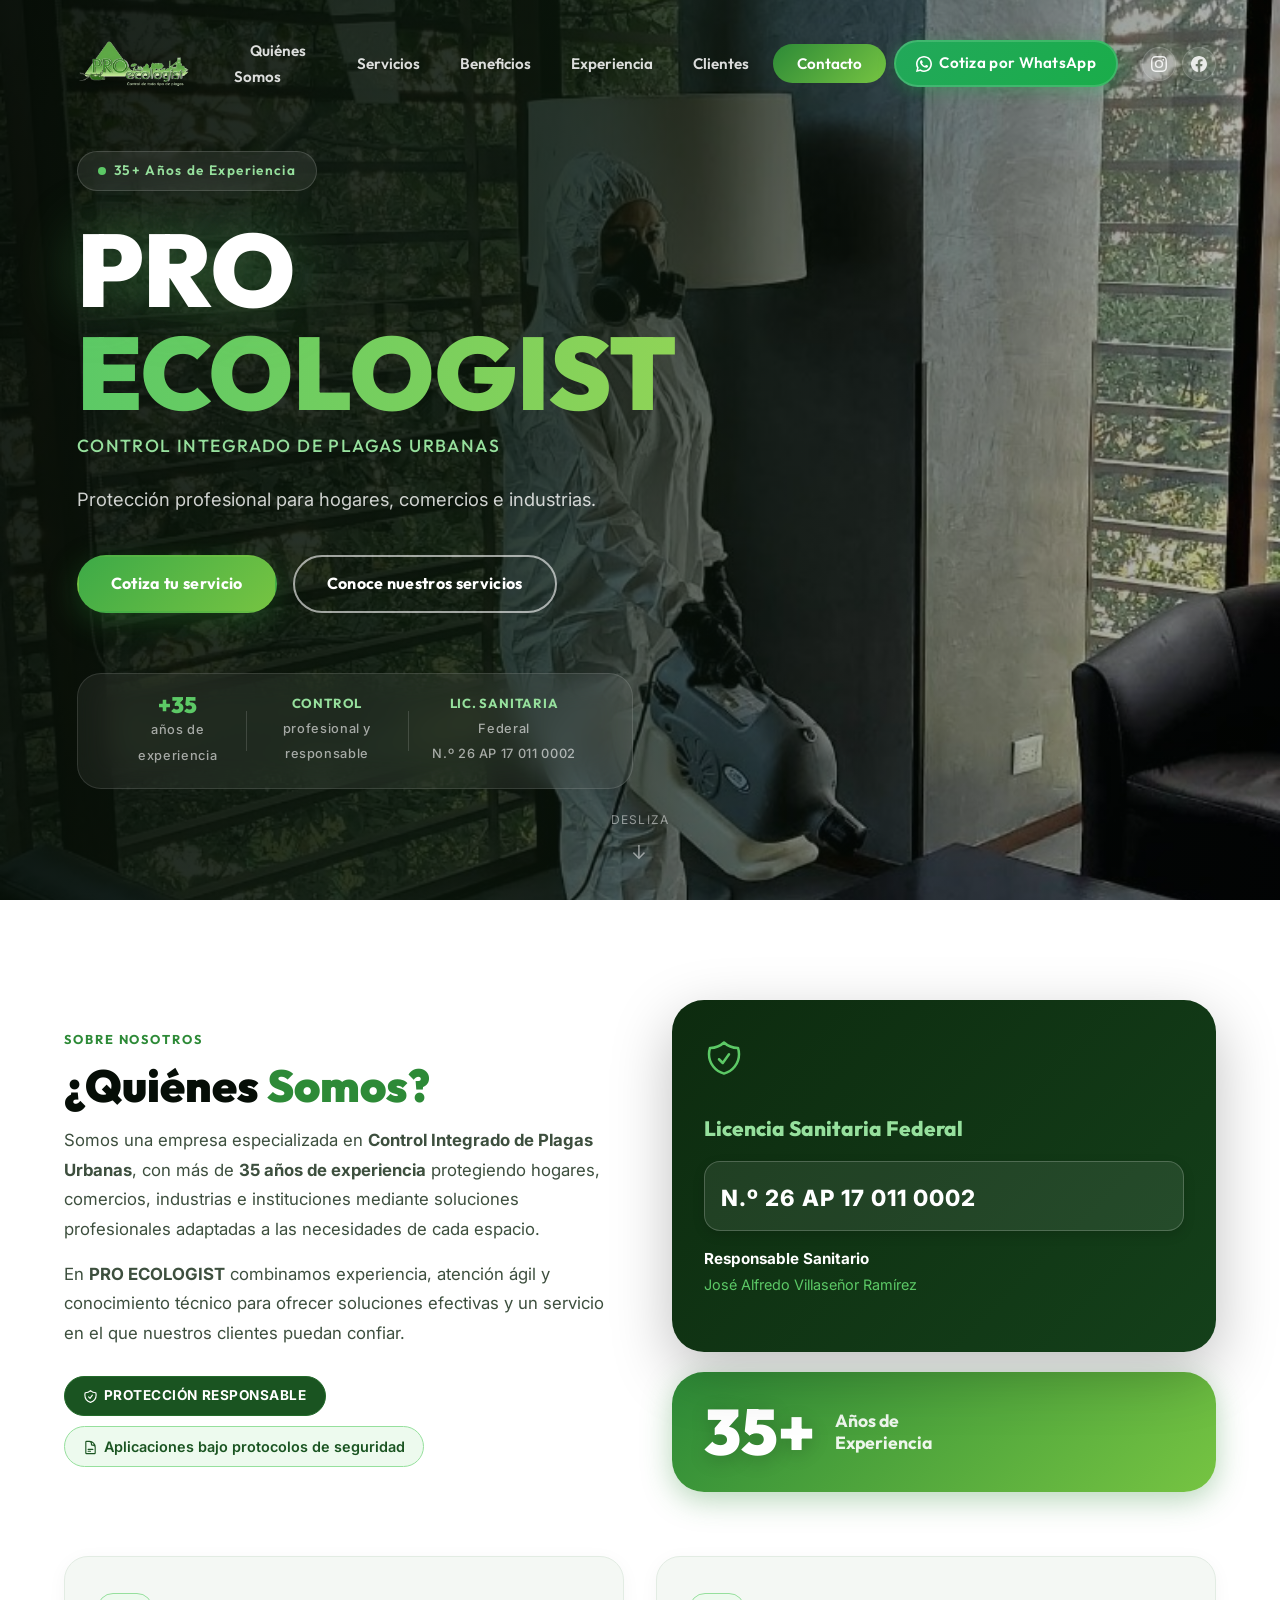
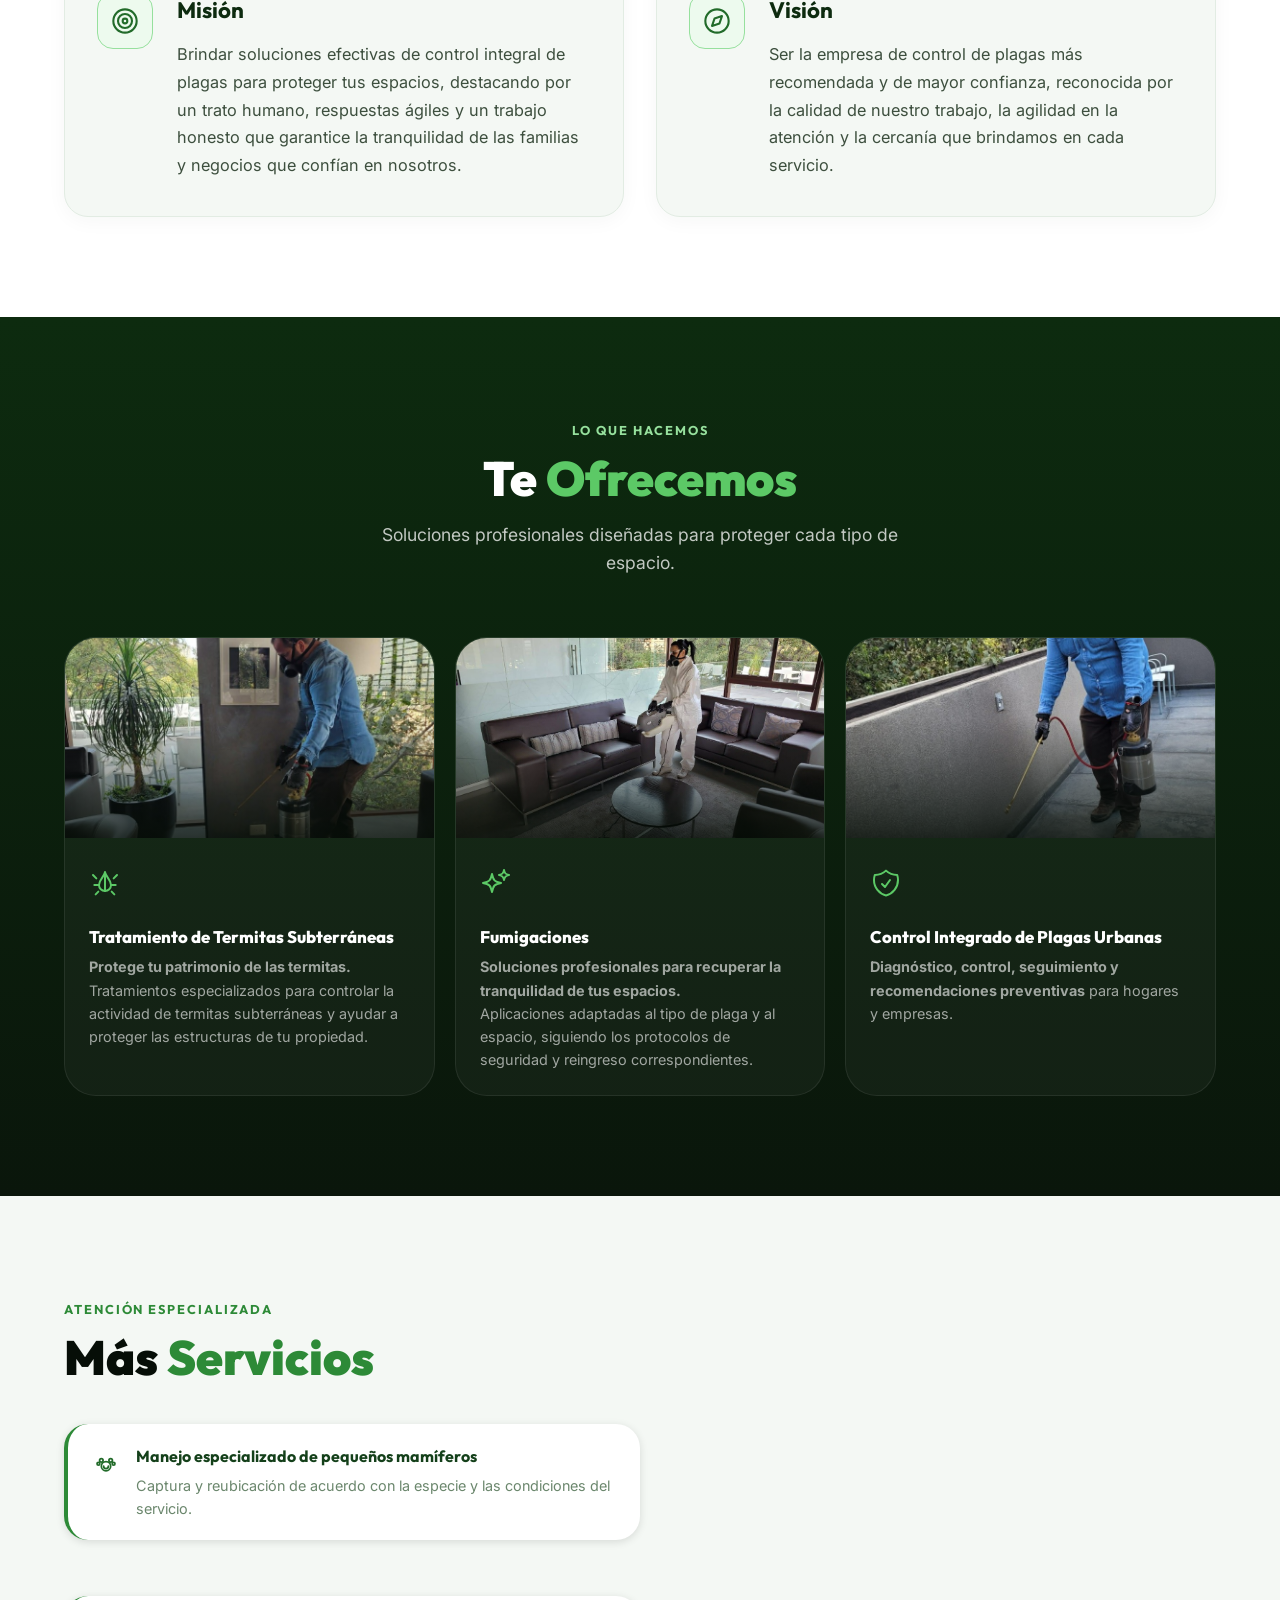
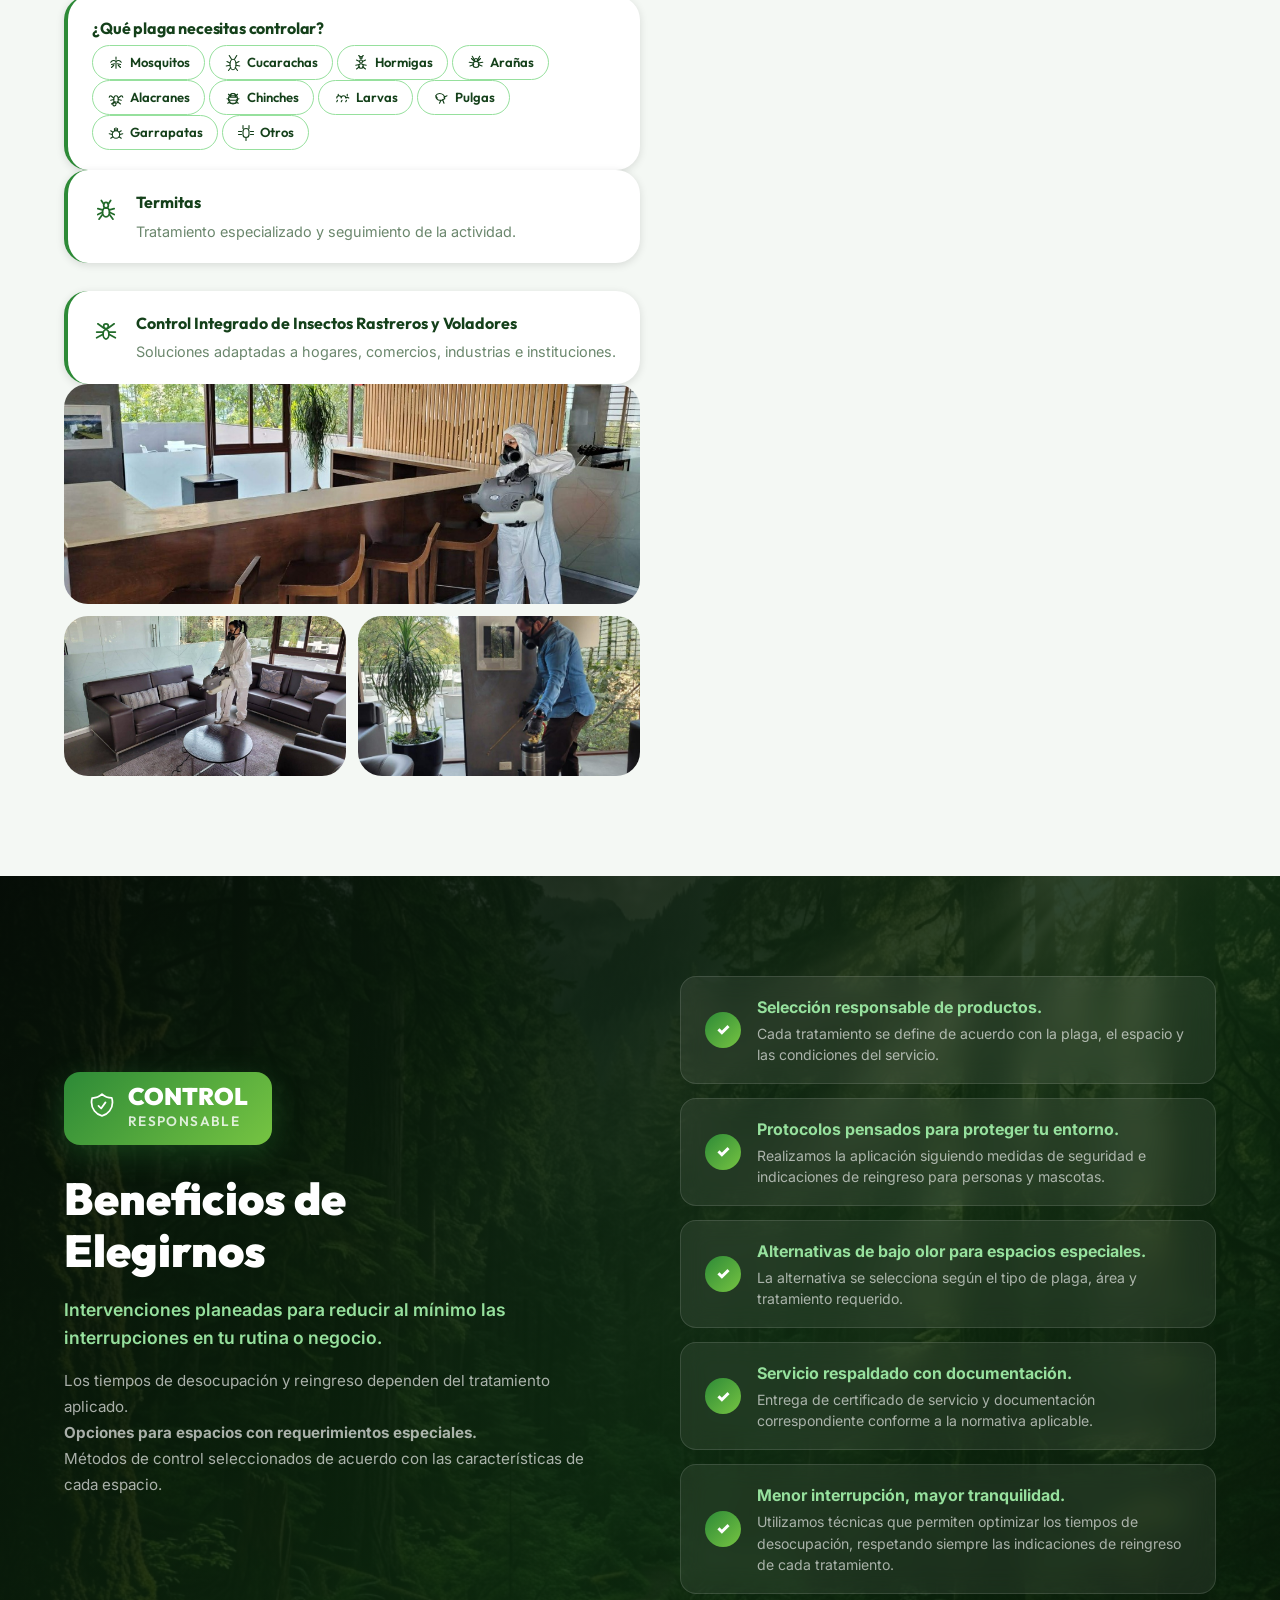
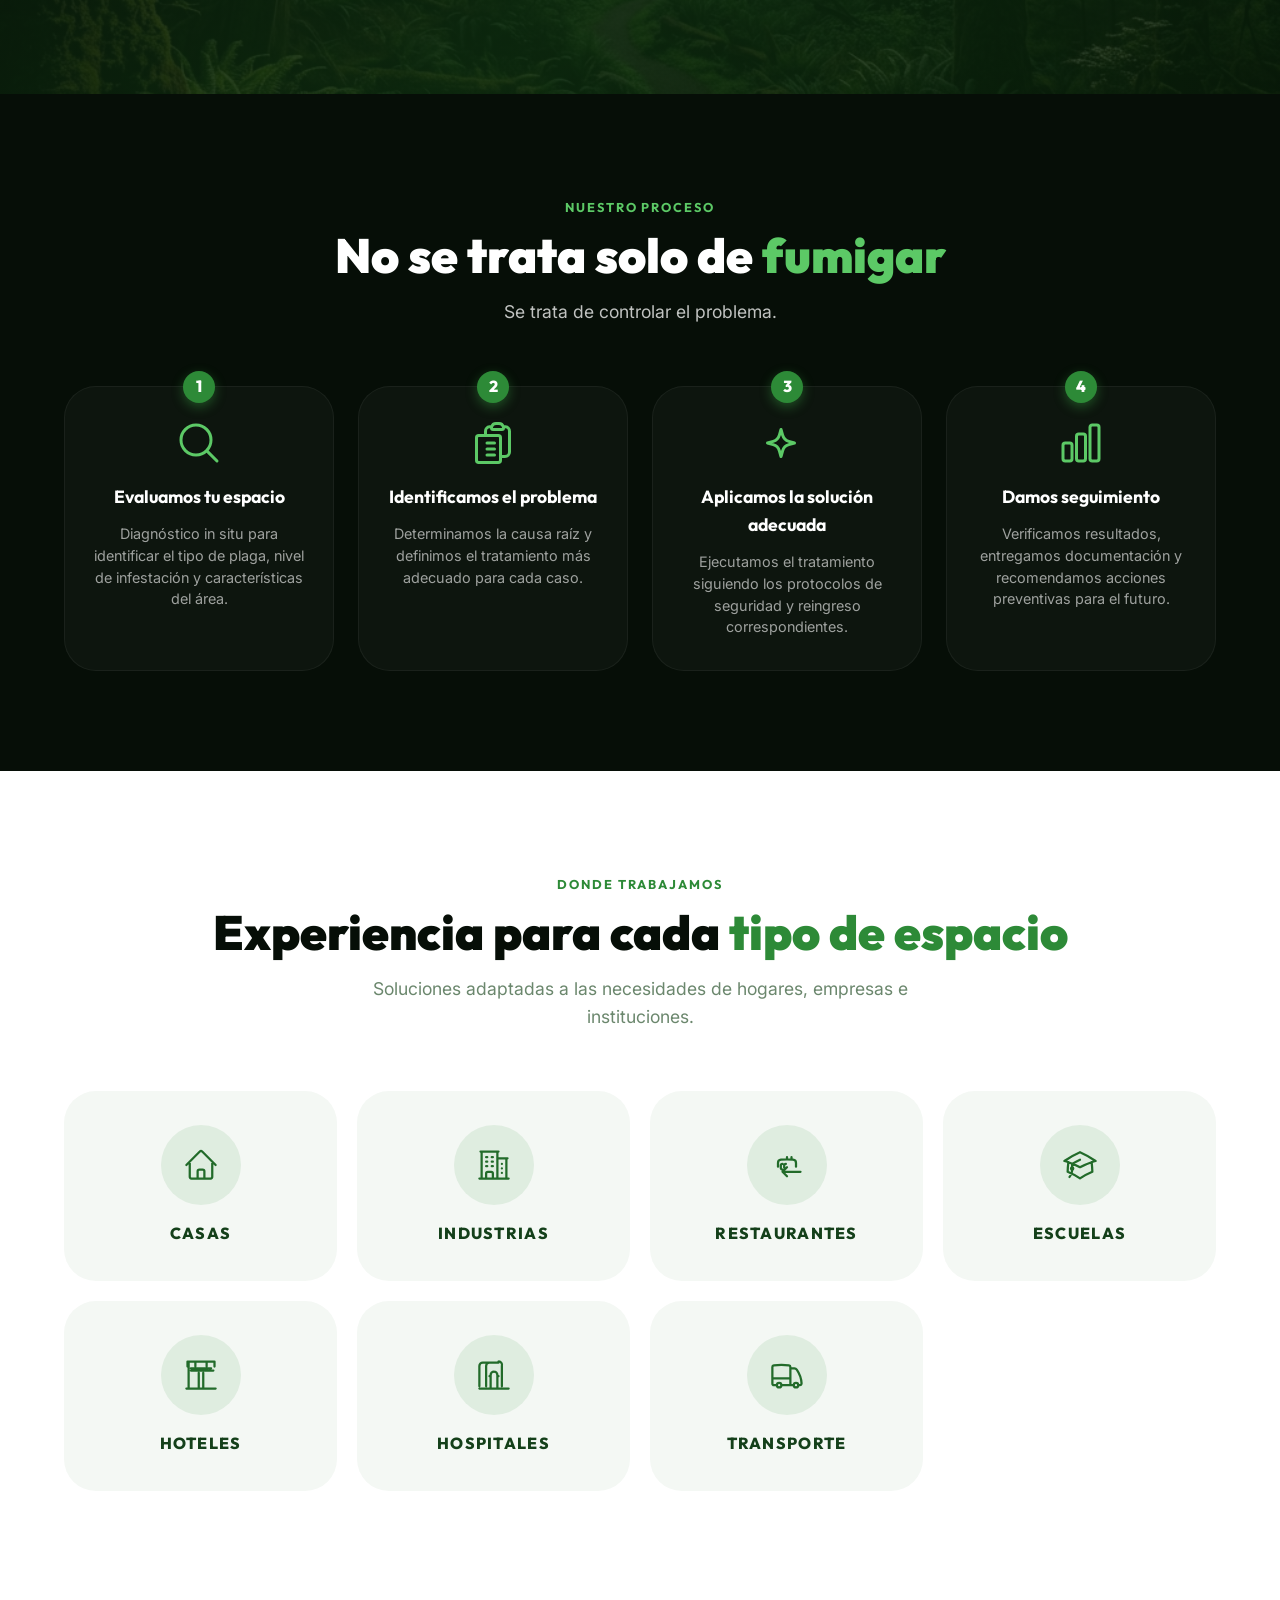
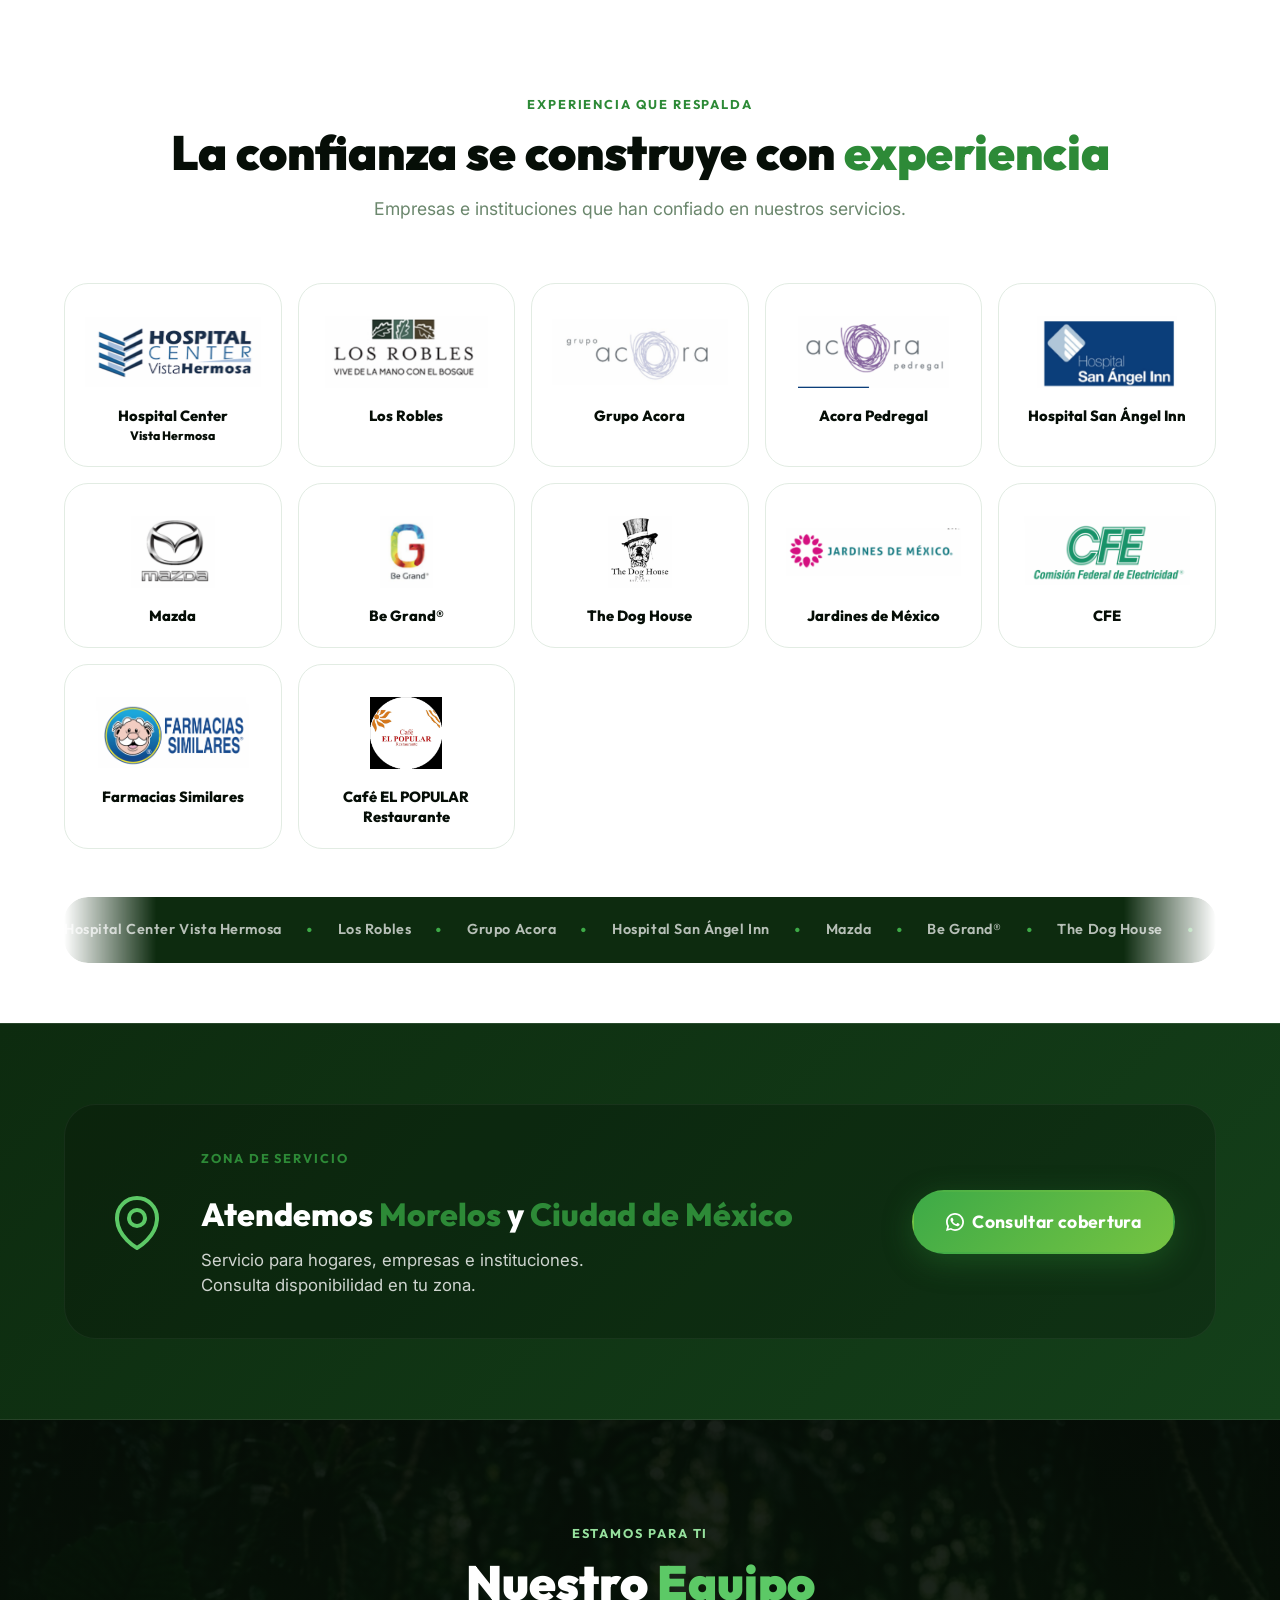
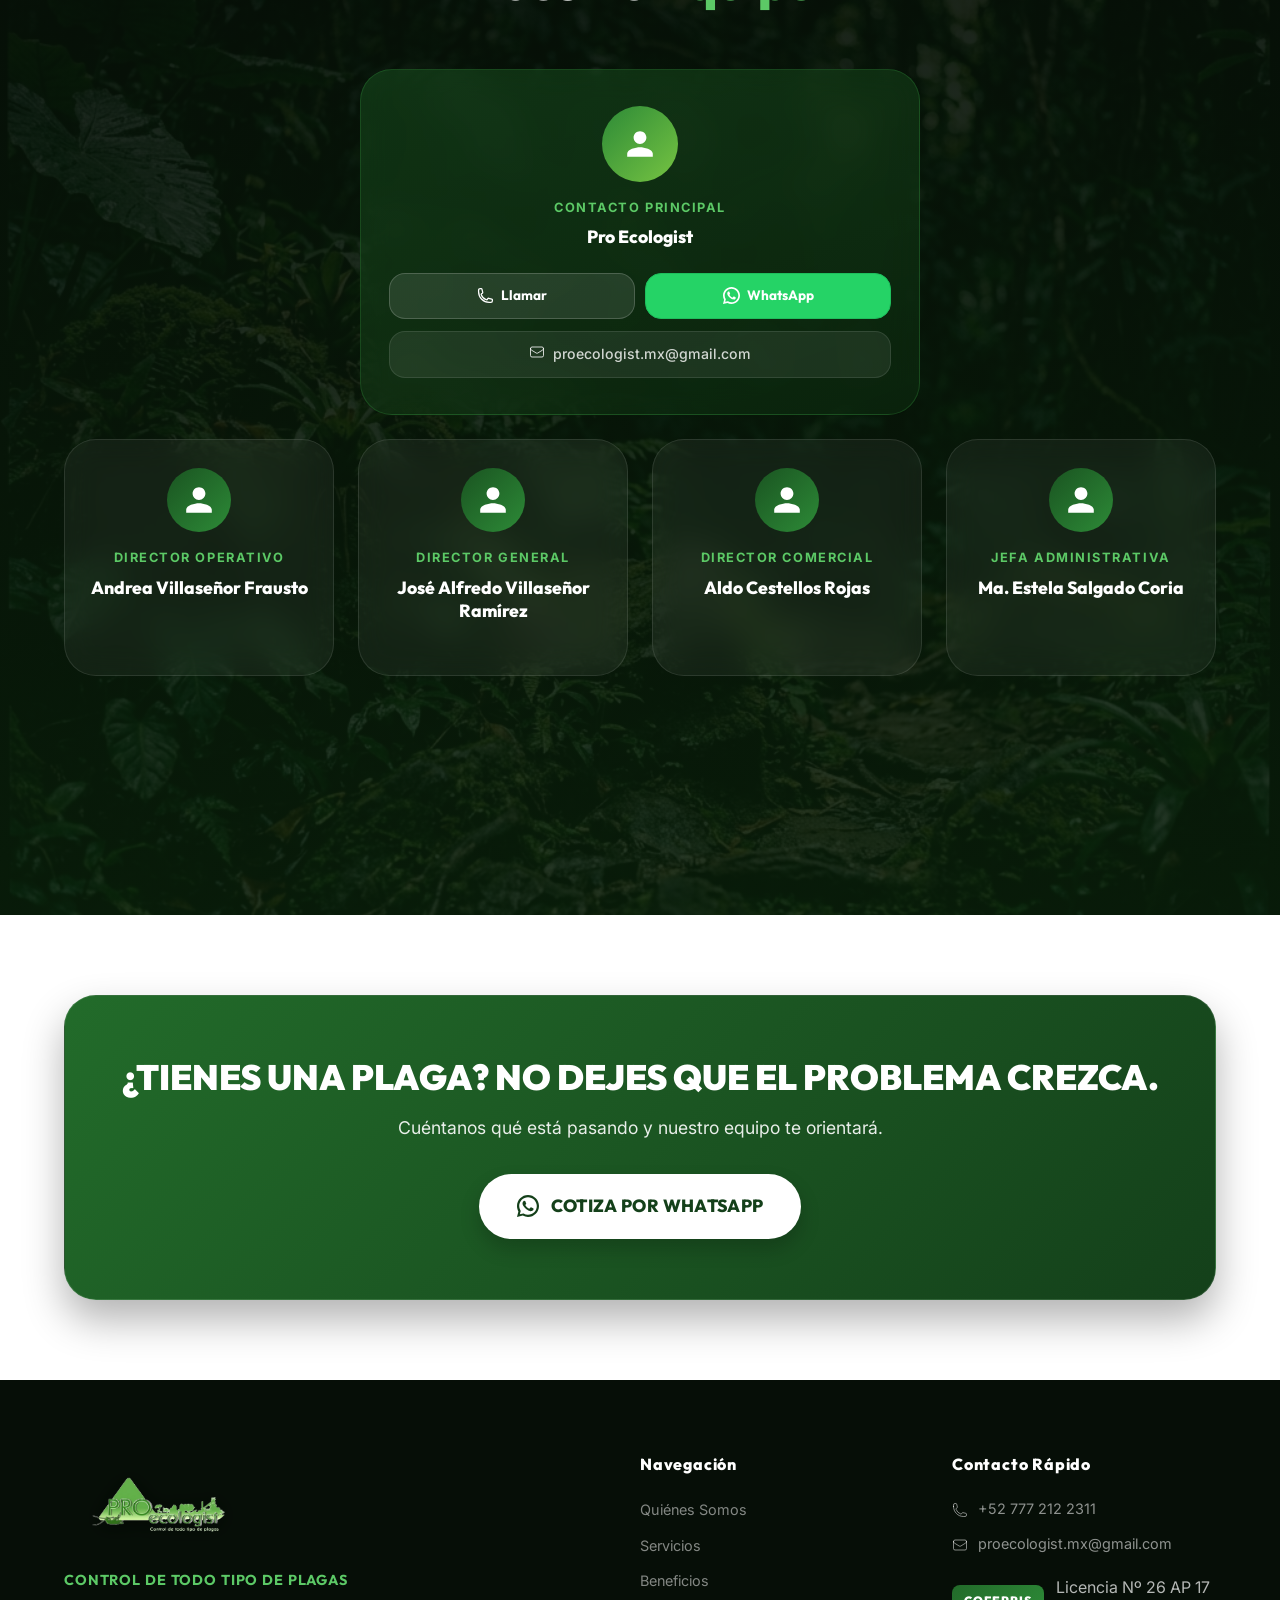
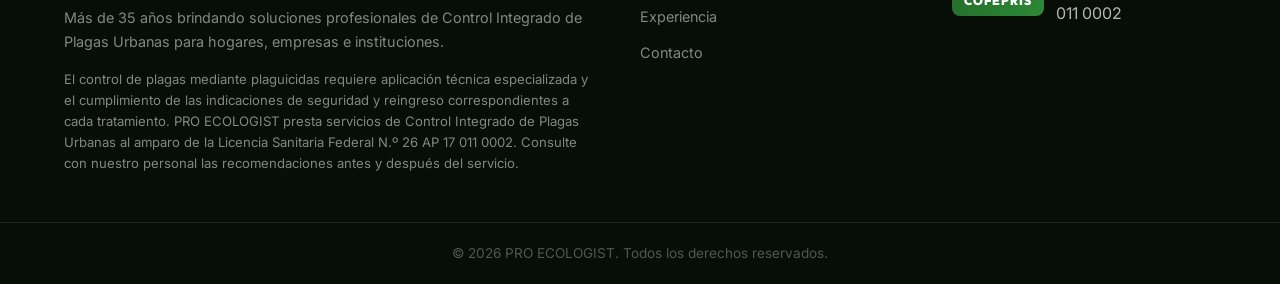
==== index.html @ 34898a80 "cambios totales 8.0" ====
<!DOCTYPE html>
<html lang="es">

<head>
  <meta charset="UTF-8" />
  <meta name="viewport" content="width=device-width, initial-scale=1.0" />
  <meta name="description"
    content="Pro Ecologist - Control de todo tipo de plagas. Servicios de fumigación, desinfección patógena y control de plagas con más de 35 años de experiencia. Productos ecológicos, seguros para mascotas y humanos." />
  <meta name="keywords"
    content="control de plagas, fumigación, desinfección patógena, termitas, Pro Ecologist, México" />
  <title>Pro Ecologist | Control de Todo Tipo de Plagas</title>
  <link rel="preconnect" href="https://fonts.googleapis.com" />
  <link rel="preconnect" href="https://fonts.gstatic.com" crossorigin />
  <link
    href="https://fonts.googleapis.com/css2?family=Outfit:wght@300;400;500;600;700;800;900&family=Inter:wght@300;400;500;600&display=swap"
    rel="stylesheet" />
  <link rel="stylesheet" href="styles.css?v=6" />
  <style>
    /* FORCED CACHE-BUSTING STYLES FOR DESKTOP MÁS SERVICIOS */
    @media (min-width: 769px) {
      .mas-grid {
        display: flex !important;
        flex-direction: row !important;
        flex-wrap: nowrap !important;
        align-items: flex-start !important;
        gap: 64px !important;
      }

      .mas-text,
      .mas-images {
        flex: 1 1 50% !important;
        max-width: 50% !important;
        min-width: 0 !important;
        width: 100% !important;
      }

      .mas-images {
        display: grid !important;
        grid-template-columns: 1fr 1fr !important;
        grid-template-rows: auto auto !important;
        gap: 12px !important;
      }

      .mas-img {
        width: 100% !important;
        border-radius: 24px !important;
        object-fit: cover !important;
      }

      .mas-img-1 {
        grid-column: 1 / -1 !important;
        height: 220px !important;
      }

      .mas-img-2,
      .mas-img-3 {
        height: 160px !important;
      }
    }

    .mas-item {
      margin-bottom: 28px !important;
    }

    .mas-item:last-child {
      margin-bottom: 0 !important;
    }
  </style>
  <meta name="google-site-verification" content="8NLSCIcFC8NMycy9kKyhdHQhhm9ZHToOlAOnMI7w2K0" />
</head>

<body>

  <!-- ======= NAVBAR ======= -->
  <nav class="navbar" id="navbar">
    <div class="nav-container">
      <div class="nav-logo">
        <img src="logo.png" alt="Pro Ecologist Logo" class="logo-img" id="nav-logo-img" />
      </div>
      <ul class="nav-links" id="nav-links">
        <li><a href="#quienes-somos" id="nav-quienes">Quiénes Somos</a></li>
        <li><a href="#servicios" id="nav-servicios">Servicios</a></li>
        <li><a href="#beneficios" id="nav-beneficios">Beneficios</a></li>
        <li><a href="#experiencia" id="nav-experiencia">Experiencia</a></li>
        <li><a href="#clientes" id="nav-clientes">Clientes</a></li>
        <li><a href="#contacto" id="nav-contacto" class="nav-cta">Contacto</a></li>
        <li>
          <a href="https://wa.me/527772122311" target="_blank" rel="noopener" id="nav-cotiza" class="nav-whatsapp-btn"
            aria-label="Cotiza por WhatsApp">
            <svg viewBox="0 0 24 24" fill="currentColor" width="16" height="16" style="flex-shrink:0">
              <path
                d="M17.472 14.382c-.297-.149-1.758-.867-2.03-.967-.273-.099-.471-.148-.67.15-.197.297-.767.966-.94 1.164-.173.199-.347.223-.644.075-.297-.15-1.255-.463-2.39-1.475-.883-.788-1.48-1.761-1.653-2.059-.173-.297-.018-.458.13-.606.134-.133.298-.347.446-.52.149-.174.198-.298.298-.497.099-.198.05-.371-.025-.52-.075-.149-.669-1.612-.916-2.207-.242-.579-.487-.5-.669-.51-.173-.008-.371-.01-.57-.01-.198 0-.52.074-.792.372-.272.297-1.04 1.016-1.04 2.479 0 1.462 1.065 2.875 1.213 3.074.149.198 2.096 3.2 5.077 4.487.709.306 1.262.489 1.694.625.712.227 1.36.195 1.871.118.571-.085 1.758-.719 2.006-1.413.248-.694.248-1.289.173-1.413-.074-.124-.272-.198-.57-.347z" />
              <path
                d="M12 0C5.373 0 0 5.373 0 12c0 2.136.561 4.14 1.533 5.874L0 24l6.29-1.51A11.94 11.94 0 0012 24c6.627 0 12-5.373 12-12S18.627 0 12 0zm0 21.6a9.6 9.6 0 01-4.893-1.338l-.351-.209-3.633.872.912-3.538-.229-.364A9.6 9.6 0 012.4 12c0-5.29 4.31-9.6 9.6-9.6s9.6 4.31 9.6 9.6-4.31 9.6-9.6 9.6z" />
            </svg>
            Cotiza por WhatsApp
          </a>
        </li>
      </ul>
      <!-- Right side: social icons + hamburger -->
      <div class="nav-right">
        <div class="nav-social" id="nav-social">
          <a href="https://www.instagram.com/proecologist?igsh=OTNvbzVsa2FiMG14" target="_blank" rel="noopener"
            class="nav-social-btn" id="nav-instagram" aria-label="Instagram">
            <svg viewBox="0 0 24 24" fill="currentColor">
              <path
                d="M12 2.163c3.204 0 3.584.012 4.85.07 3.252.148 4.771 1.691 4.919 4.919.058 1.265.069 1.645.069 4.849 0 3.205-.012 3.584-.069 4.849-.149 3.225-1.664 4.771-4.919 4.919-1.266.058-1.644.07-4.85.07-3.204 0-3.584-.012-4.849-.07-3.26-.149-4.771-1.699-4.919-4.92-.058-1.265-.07-1.644-.07-4.849 0-3.204.013-3.583.07-4.849.149-3.227 1.664-4.771 4.919-4.919 1.266-.057 1.645-.069 4.849-.069zM12 0C8.741 0 8.333.014 7.053.072 2.695.272.273 2.69.073 7.052.014 8.333 0 8.741 0 12c0 3.259.014 3.668.072 4.948.2 4.358 2.618 6.78 6.98 6.98C8.333 23.986 8.741 24 12 24c3.259 0 3.668-.014 4.948-.072 4.354-.2 6.782-2.618 6.979-6.98.059-1.28.073-1.689.073-4.948 0-3.259-.014-3.667-.072-4.947-.196-4.354-2.617-6.78-6.979-6.98C15.668.014 15.259 0 12 0zm0 5.838a6.162 6.162 0 100 12.324 6.162 6.162 0 000-12.324zM12 16a4 4 0 110-8 4 4 0 010 8zm6.406-11.845a1.44 1.44 0 100 2.881 1.44 1.44 0 000-2.881z" />
            </svg>
          </a>
          <a href="https://www.facebook.com/share/1GxZBiGS4W/" target="_blank" rel="noopener" class="nav-social-btn"
            id="nav-facebook" aria-label="Facebook">
            <svg viewBox="0 0 24 24" fill="currentColor">
              <path
                d="M24 12.073c0-6.627-5.373-12-12-12s-12 5.373-12 12c0 5.99 4.388 10.954 10.125 11.854v-8.385H7.078v-3.47h3.047V9.43c0-3.007 1.792-4.669 4.533-4.669 1.312 0 2.686.235 2.686.235v2.953H15.83c-1.491 0-1.956.925-1.956 1.874v2.25h3.328l-.532 3.47h-2.796v8.385C19.612 23.027 24 18.062 24 12.073z" />
            </svg>
          </a>
        </div>
        <button class="hamburger" id="hamburger" aria-label="Menú">
          <span></span><span></span><span></span>
        </button>
      </div>
    </div>
  </nav>

  <!-- ======= HERO ======= -->
  <section class="hero" id="hero">
    <div class="hero-bg">
      <img src="hero.jpg" alt="Control de plagas profesional" class="hero-img" />
      <div class="hero-overlay"></div>
    </div>
    <div class="hero-content">
      <div class="hero-badge" id="hero-badge">
        <span class="badge-dot"></span>
        35+ Años de Experiencia
      </div>
      <h1 class="hero-title" id="hero-title">
        <span class="title-pro">PRO</span>
        <span class="title-eco">ECOLOGIST</span>
      </h1>
      <p class="hero-subtitle" id="hero-subtitle">CONTROL INTEGRADO DE PLAGAS URBANAS</p>
      <p class="hero-desc" id="hero-desc">
        Protección profesional para hogares, comercios e industrias.
      </p>
      <div class="hero-actions" id="hero-actions">
        <a href="https://wa.me/527772122311" target="_blank" rel="noopener" class="btn btn-primary"
          id="btn-cotiza-hero">Cotiza tu servicio</a>
        <a href="#servicios" class="btn btn-outline" id="btn-servicios-hero">Conoce nuestros servicios</a>
      </div>
      <div class="hero-stats" id="hero-stats">
        <div class="stat-item">
          <span class="stat-number">+35</span>
          <span class="stat-label">años de experiencia</span>
        </div>
        <div class="stat-divider"></div>
        <div class="stat-item">
          <span class="stat-text-top">Control</span>
          <span class="stat-label">profesional y responsable</span>
        </div>
        <div class="stat-divider"></div>
        <div class="stat-item">
          <span class="stat-text-top">Lic. Sanitaria</span>
          <span class="stat-label">Federal N.º&nbsp;26&nbsp;AP&nbsp;17&nbsp;011&nbsp;0002</span>
        </div>
      </div>
    </div>
    <div class="hero-scroll" id="hero-scroll">
      <span>Desliza</span>
      <div class="scroll-arrow">↓</div>
    </div>
  </section>

  <!-- ======= QUIÉNES SOMOS ======= -->
  <section class="section quienes" id="quienes-somos">
    <div class="container">
      <div class="quienes-grid">
        <div class="quienes-text" id="quienes-text">
          <div class="section-label">Sobre Nosotros</div>
          <h2 class="section-title">¿Quiénes <span class="highlight">Somos?</span></h2>
          <p class="section-desc">
            Somos una empresa especializada en <strong>Control Integrado de Plagas Urbanas</strong>, con más de
            <strong>35 años de experiencia</strong> protegiendo hogares, comercios, industrias e instituciones mediante
            soluciones profesionales adaptadas a las necesidades de cada espacio.
          </p>
          <p class="section-desc">
            En <strong>PRO ECOLOGIST</strong> combinamos experiencia, atención ágil y conocimiento técnico para ofrecer
            soluciones efectivas y un servicio en el que nuestros clientes puedan confiar.
          </p>
          <div class="feature-pills" id="feature-pills">
            <span class="pill pill-wide"><svg class="pill-icon" viewBox="0 0 24 24" fill="none" stroke="currentColor"
                stroke-width="1.8" stroke-linecap="round" stroke-linejoin="round">
                <path
                  d="M9 12.75L11.25 15 15 9.75m-3-7.036A11.959 11.959 0 013.598 6 11.99 11.99 0 003 9.749c0 5.592 3.824 10.29 9 11.623 5.176-1.332 9-6.03 9-11.622 0-1.31-.21-2.571-.598-3.751h-.152c-3.196 0-6.1-1.248-8.25-3.285z" />
              </svg> PROTECCIÓN RESPONSABLE</span>
            <span class="pill"><svg class="pill-icon" viewBox="0 0 24 24" fill="none" stroke="currentColor"
                stroke-width="1.8" stroke-linecap="round" stroke-linejoin="round">
                <path
                  d="M19.5 14.25v-2.625a3.375 3.375 0 00-3.375-3.375h-1.5A1.125 1.125 0 0113.5 7.125v-1.5a3.375 3.375 0 00-3.375-3.375H8.25m0 12.75h7.5m-7.5 3H12M10.5 2.25H5.625c-.621 0-1.125.504-1.125 1.125v17.25c0 .621.504 1.125 1.125 1.125h12.75c.621 0 1.125-.504 1.125-1.125V11.25a9 9 0 00-9-9z" />
              </svg> Aplicaciones bajo protocolos de seguridad</span>
          </div>
        </div>
        <div class="quienes-cards" id="quienes-cards">
          <div class="license-card" id="license-card">
            <div class="license-icon"><svg viewBox="0 0 24 24" fill="none" stroke="currentColor" stroke-width="1.5"
                stroke-linecap="round" stroke-linejoin="round">
                <path
                  d="M9 12.75L11.25 15 15 9.75m-3-7.036A11.959 11.959 0 013.598 6 11.99 11.99 0 003 9.749c0 5.592 3.824 10.29 9 11.623 5.176-1.332 9-6.03 9-11.622 0-1.31-.21-2.571-.598-3.751h-.152c-3.196 0-6.1-1.248-8.25-3.285z" />
              </svg></div>
            <div class="license-content">
              <h3>Licencia Sanitaria Federal</h3>
              <div class="license-item license-item-highlight">
                <span class="license-value license-value-lg">N.º 26 AP 17 011 0002</span>
              </div>
              <div class="license-item">
                <span class="license-label">Responsable Sanitario</span>
                <span class="license-value">José Alfredo Villaseñor Ramírez</span>
              </div>
            </div>
          </div>
          <div class="years-card" id="years-card">
            <div class="years-number">35+</div>
            <div class="years-label">Años de<br />Experiencia</div>
          </div>
        </div>
      </div>

      <!-- Misión y Visión -->
      <div class="mision-vision-grid" id="mision-vision-grid">
        <div class="mision-vision-card">
          <div class="mv-icon-wrap">
            <svg viewBox="0 0 24 24" fill="none" stroke="currentColor" stroke-width="1.8" stroke-linecap="round"
              stroke-linejoin="round">
              <circle cx="12" cy="12" r="10" />
              <circle cx="12" cy="12" r="6" />
              <circle cx="12" cy="12" r="2" />
            </svg>
          </div>
          <div class="mv-content">
            <h3 class="mv-title">Misión</h3>
            <p class="mv-desc">
              Brindar soluciones efectivas de control integral de plagas para proteger tus espacios, destacando por un
              trato humano, respuestas ágiles y un trabajo honesto que garantice la tranquilidad de las familias y
              negocios que confían en nosotros.
            </p>
          </div>
        </div>
        <div class="mision-vision-card">
          <div class="mv-icon-wrap">
            <svg viewBox="0 0 24 24" fill="none" stroke="currentColor" stroke-width="1.8" stroke-linecap="round"
              stroke-linejoin="round">
              <circle cx="12" cy="12" r="10" />
              <polygon points="16.24 7.76 14.12 14.12 7.76 16.24 9.88 9.88 16.24 7.76" />
            </svg>
          </div>
          <div class="mv-content">
            <h3 class="mv-title">Visión</h3>
            <p class="mv-desc">
              Ser la empresa de control de plagas más recomendada y de mayor confianza, reconocida por la calidad de
              nuestro trabajo, la agilidad en la atención y la cercanía que brindamos en cada servicio.
            </p>
          </div>
        </div>
      </div>
    </div>
  </section>

  <!-- ======= SERVICIOS ======= -->
  <section class="section servicios" id="servicios">
    <div class="container">
      <div class="section-header" id="servicios-header">
        <div class="section-label light">Lo que hacemos</div>
        <h2 class="section-title light">Te <span class="highlight-light">Ofrecemos</span></h2>
        <p class="section-subtitle light">Soluciones profesionales diseñadas para proteger cada tipo de espacio.</p>
      </div>
      <div class="services-grid" id="services-grid">
        <div class="service-card" id="service-termitas">
          <div class="service-img-wrap">
            <img src="mas_servicios.jpg" alt="Tratamiento de termitas subterráneas" class="service-img" />
            <div class="service-overlay"></div>
          </div>
          <div class="service-body">
            <div class="service-icon"><svg viewBox="0 0 24 24" fill="none" stroke="currentColor" stroke-width="1.5"
                stroke-linecap="round" stroke-linejoin="round">
                <path d="M12 4c-1 4-4.5 5.5-4.5 9.5A4.5 4.5 0 0012 18a4.5 4.5 0 004.5-4.5C16.5 9.5 13 8 12 4z" />
                <path d="M12 4v14M7.5 13.5H4M20 13.5h-3.5M5.5 8.5L3 6M21 6l-2.5 2.5M7 18.5l-2 2M19 20.5l-2-2" />
              </svg></div>
            <h3 class="service-title">Tratamiento de Termitas Subterráneas</h3>
            <p class="service-desc"><strong>Protege tu patrimonio de las termitas.</strong><br>Tratamientos
              especializados para controlar la actividad de termitas subterráneas y ayudar a proteger las estructuras de
              tu propiedad.</p>
          </div>
        </div>
        <div class="service-card" id="service-fumigacion">
          <div class="service-img-wrap">
            <img src="fumigacion.jpg" alt="Fumigaciones profesionales" class="service-img" />
            <div class="service-overlay"></div>
          </div>
          <div class="service-body">
            <div class="service-icon"><svg viewBox="0 0 24 24" fill="none" stroke="currentColor" stroke-width="1.5"
                stroke-linecap="round" stroke-linejoin="round">
                <path
                  d="M9.813 15.904L9 18.75l-.813-2.846a4.5 4.5 0 00-3.09-3.09L2.25 12l2.846-.813a4.5 4.5 0 003.09-3.09L9 5.25l.813 2.846a4.5 4.5 0 003.09 3.09L15.75 12l-2.846.813a4.5 4.5 0 00-3.09 3.09zM18.259 8.715L18 9.75l-.259-1.035a3.375 3.375 0 00-2.455-2.456L14.25 6l1.036-.259a3.375 3.375 0 002.455-2.456L18 2.25l.259 1.035a3.375 3.375 0 002.456 2.456L21.75 6l-1.035.259a3.375 3.375 0 00-2.456 2.456z" />
              </svg></div>
            <h3 class="service-title">Fumigaciones</h3>
            <p class="service-desc"><strong>Soluciones profesionales para recuperar la tranquilidad de tus
                espacios.</strong><br>Aplicaciones adaptadas al tipo de plaga y al espacio, siguiendo los protocolos de
              seguridad y reingreso correspondientes.</p>
          </div>
        </div>
        <div class="service-card" id="service-plagas">
          <div class="service-img-wrap">
            <img src="plagas.jpg" alt="Control de plagas" class="service-img" />
            <div class="service-overlay"></div>
          </div>
          <div class="service-body">
            <div class="service-icon"><svg viewBox="0 0 24 24" fill="none" stroke="currentColor" stroke-width="1.5"
                stroke-linecap="round" stroke-linejoin="round">
                <path
                  d="M9 12.75L11.25 15 15 9.75m-3-7.036A11.959 11.959 0 013.598 6 11.99 11.99 0 003 9.749c0 5.592 3.824 10.29 9 11.623 5.176-1.332 9-6.03 9-11.622 0-1.31-.21-2.571-.598-3.751h-.152c-3.196 0-6.1-1.248-8.25-3.285z" />
              </svg></div>
            <h3 class="service-title">Control Integrado de Plagas Urbanas</h3>
            <p class="service-desc"><strong>Diagnóstico, control, seguimiento y recomendaciones preventivas</strong>
              para hogares y empresas.</p>
          </div>
        </div>
      </div>
    </div>
  </section>

  <!-- ======= MÁS SERVICIOS ======= -->
  <section class="section mas-servicios" id="mas-servicios">
    <div class="container">
      <div class="section-header" style="text-align: left; margin-bottom: 40px;">
        <div class="section-label">Atención Especializada</div>
        <h2 class="section-title">Más <span class="highlight">Servicios</span></h2>
      </div>
      <div class="mas-grid">
        <div class="mas-text" id="mas-text">
          <div class="mas-list" id="mas-list" style="margin-top: 0;">
            <div class="mas-item" id="mas-item-1">
              <div class="mas-icon"><svg viewBox="0 0 24 24" fill="none" stroke="currentColor" stroke-width="1.5"
                  stroke-linecap="round" stroke-linejoin="round">
                  <circle cx="12" cy="13" r="4" />
                  <circle cx="8" cy="8" r="1.5" />
                  <circle cx="16" cy="8" r="1.5" />
                  <circle cx="5.5" cy="11" r="1.2" />
                  <circle cx="18.5" cy="11" r="1.2" />
                  <path d="M10 13a2 2 0 004 0" />
                </svg></div>
              <div class="mas-content">
                <strong>Manejo especializado de pequeños mamíferos</strong>
                <p>Captura y reubicación de acuerdo con la especie y las condiciones del servicio.</p>
              </div>
            </div>
            <div class="mas-item mas-item-plagas" id="mas-item-2">
              <div class="mas-content">
                <strong class="plagas-question">¿Qué plaga necesitas controlar?</strong>
                <span class="plaga-chip"><svg width="18" height="18" viewBox="0 0 24 24" fill="none"
                    stroke="currentColor" stroke-width="1.5" stroke-linecap="round" stroke-linejoin="round">
                    <path
                      d="M12 10v9 M12 10c-2-2-5-2-7 1 M12 10c2-2 5-2 7 1 M12 4v3 M9 15l-3 3 M15 15l3 3 M10 13l-4 1 M14 13l4 1" />
                  </svg> Mosquitos</span>
                <span class="plaga-chip"><svg width="18" height="18" viewBox="0 0 24 24" fill="none"
                    stroke="currentColor" stroke-width="1.5" stroke-linecap="round" stroke-linejoin="round">
                    <ellipse cx="12" cy="14" rx="4" ry="7" />
                    <path d="M10 7L7 2 M14 7l3-5 M8 12l-4-2 M16 12l4-2 M8 15l-5 1 M16 15l5 1 M9 18l-3 4 M15 18l3 4" />
                  </svg> Cucarachas</span>
                <span class="plaga-chip"><svg width="18" height="18" viewBox="0 0 24 24" fill="none"
                    stroke="currentColor" stroke-width="1.5" stroke-linecap="round" stroke-linejoin="round">
                    <circle cx="12" cy="10" r="2" />
                    <circle cx="12" cy="16" r="3" />
                    <circle cx="12" cy="5" r="1.5" />
                    <path
                      d="M11 4L9 2 M13 4l2-2 M10 10l-4-2 M14 10l4-2 M10 14l-5 1 M14 14l5 1 M10 17l-4 3 M14 17l4 3" />
                  </svg> Hormigas</span>
                <span class="plaga-chip"><svg width="18" height="18" viewBox="0 0 24 24" fill="none"
                    stroke="currentColor" stroke-width="1.5" stroke-linecap="round" stroke-linejoin="round">
                    <circle cx="12" cy="14" r="4" />
                    <circle cx="12" cy="8" r="2" />
                    <path d="M9 14l-5 2 M15 14l5 2 M9 12l-6-1 M15 12l6-1 M10 10l-4-4 M14 10l4-4 M10 8l-3-5 M14 8l3-5" />
                  </svg> Arañas</span>
                <span class="plaga-chip"><svg width="18" height="18" viewBox="0 0 24 24" fill="none"
                    stroke="currentColor" stroke-width="1.5" stroke-linecap="round" stroke-linejoin="round">
                    <ellipse cx="12" cy="14" rx="3" ry="5" />
                    <path
                      d="M12 19v1c0 1.5-1 2.5-2 2.5a2 2 0 01-1.5-3.5L12 17 M9 12L5 9a2 2 0 00-2 2 M15 12l4-3a2 2 0 012 2 M10 17l-4 3 M14 17l4 3 M9 14l-4 1 M15 14l4 1" />
                  </svg> Alacranes</span>
                <span class="plaga-chip"><svg width="18" height="18" viewBox="0 0 24 24" fill="none"
                    stroke="currentColor" stroke-width="1.5" stroke-linecap="round" stroke-linejoin="round">
                    <ellipse cx="12" cy="13" rx="6" ry="7" />
                    <path
                      d="M12 6c-2 0-3 1-3 2v1h6V8c0-1-1-2-3-2z M7 11h10 M6 15h12 M8 19h8 M9 10L6 7 M15 10l3-3 M7 14L4 13 M17 14l3-1 M8 17l-3 2 M16 17l3 2" />
                  </svg> Chinches</span>
                <span class="plaga-chip"><svg width="18" height="18" viewBox="0 0 24 24" fill="none"
                    stroke="currentColor" stroke-width="1.5" stroke-linecap="round" stroke-linejoin="round">
                    <path
                      d="M5 12a3 3 0 016 0 3 3 0 016 0 3 3 0 014 0 M6 15l-1 2 M12 15l-1 2 M18 15l-1 2 M7 9v-2 M19 9v-2" />
                  </svg> Larvas</span>
                <span class="plaga-chip"><svg width="18" height="18" viewBox="0 0 24 24" fill="none"
                    stroke="currentColor" stroke-width="1.5" stroke-linecap="round" stroke-linejoin="round">
                    <path
                      d="M17 13c0-4-3-7-7-7-2 0-4 1-5 3 M5 9l2 3 M5 9c0 4 3 6 5 6h2c3 0 5-2 5-5 M12 15l-2 4 M14 14l2 5 M16 11l4-2" />
                  </svg> Pulgas</span>
                <span class="plaga-chip"><svg width="18" height="18" viewBox="0 0 24 24" fill="none"
                    stroke="currentColor" stroke-width="1.5" stroke-linecap="round" stroke-linejoin="round">
                    <circle cx="12" cy="14" r="5" />
                    <path
                      d="M10 9v-3 M14 9v-3 M12 9V5 M8 11L5 9 M16 11l3-2 M7 14L3 13 M17 14l4-1 M8 17l-3 2 M16 17l3 2" />
                  </svg> Garrapatas</span>
                <span class="plaga-chip"><svg width="18" height="18" viewBox="0 0 24 24" fill="none"
                    stroke="currentColor" stroke-width="1.5" stroke-linecap="round" stroke-linejoin="round">
                    <path
                      d="M8 2v4 M16 2v4 M12 18v4 M6 10H2 M22 10h-4 M6 14H2 M22 14h-4 M12 6a4 4 0 00-4 4v4a4 4 0 008 0v-4a4 4 0 00-4-4z" />
                  </svg> Otros</span>
              </div>
            </div>
          </div>
          <div class="mas-item" id="mas-item-3">
            <div class="mas-icon"><svg viewBox="0 0 24 24" fill="none" stroke="currentColor" stroke-width="1.5"
                stroke-linecap="round" stroke-linejoin="round">
                <ellipse cx="12" cy="13" rx="3" ry="4" />
                <ellipse cx="12" cy="7" rx="2" ry="2.5" />
                <path d="M9 13l-4 2M15 13l4 2M9 11l-4-1M15 11l4-1M9 15l-3 4M15 15l3 4M10 6l-2-3M14 6l2-3" />
              </svg></div>
            <div class="mas-content">
              <strong>Termitas</strong>
              <p>Tratamiento especializado y seguimiento de la actividad.</p>
            </div>
          </div>
          <div class="mas-item" id="mas-item-4">
            <div class="mas-icon"><svg viewBox="0 0 24 24" fill="none" stroke="currentColor" stroke-width="1.5"
                stroke-linecap="round" stroke-linejoin="round">
                <ellipse cx="12" cy="14" rx="2.5" ry="4" />
                <circle cx="12" cy="7" r="2" />
                <path d="M9.5 14L4 17M14.5 14L20 17M9.5 12H4M14.5 12H20M10 8.5L5 5M14 8.5L19 5" />
              </svg></div>
            <div class="mas-content">
              <strong>Control Integrado de Insectos Rastreros y Voladores</strong>
              <p>Soluciones adaptadas a hogares, comercios, industrias e instituciones.</p>
            </div>
          </div>
        </div>
      </div>
      <div class="mas-images" id="mas-images">
        <img src="desinfeccion.jpg" alt="Servicios de fumigación" class="mas-img mas-img-1" />
        <img src="fumigacion.jpg" alt="Control de termitas" class="mas-img mas-img-2" />
        <img src="mas_servicios.jpg" alt="Desinfección profesional" class="mas-img mas-img-3" />
      </div>
    </div>
    </div>
  </section>

  <!-- ======= BENEFICIOS ======= -->
  <section class="section beneficios" id="beneficios">
    <div class="beneficios-bg">
      <img src="forest.png" alt="Bosque ecológico" class="beneficios-bg-img" />
      <div class="beneficios-overlay"></div>
    </div>
    <div class="container">
      <div class="beneficios-grid">
        <div class="beneficios-left" id="beneficios-left">
          <div class="eco-badge" id="eco-badge">
            <span class="eco-icon"><svg viewBox="0 0 24 24" fill="none" stroke="currentColor" stroke-width="1.5"
                stroke-linecap="round" stroke-linejoin="round">
                <path
                  d="M9 12.75L11.25 15 15 9.75m-3-7.036A11.959 11.959 0 013.598 6 11.99 11.99 0 003 9.749c0 5.592 3.824 10.29 9 11.623 5.176-1.332 9-6.03 9-11.622 0-1.31-.21-2.571-.598-3.751h-.152c-3.196 0-6.1-1.248-8.25-3.285z" />
              </svg></span>
            <div>
              <strong>CONTROL</strong>
              <span>RESPONSABLE</span>
            </div>
          </div>
          <h2 class="beneficios-title">Beneficios de<br />Elegirnos</h2>
          <p class="beneficios-desc">
            Intervenciones planeadas para reducir al mínimo las interrupciones en tu rutina o negocio.
          </p>
          <p class="beneficios-disclaimer">
            Los tiempos de desocupación y reingreso dependen del tratamiento aplicado.
          </p>
          <p class="beneficios-disclaimer">
            <strong>Opciones para espacios con requerimientos especiales.</strong><br>
            Métodos de control seleccionados de acuerdo con las características de cada espacio.
          </p>
        </div>
        <div class="beneficios-right" id="beneficios-right">
          <div class="benefit-card" id="benefit-1">
            <div class="benefit-check">✓</div>
            <p><strong>Selección responsable de productos.</strong><br><span class="benefit-sub">Cada tratamiento se
                define de acuerdo con la plaga, el espacio y las condiciones del servicio.</span></p>
          </div>
          <div class="benefit-card" id="benefit-2">
            <div class="benefit-check">✓</div>
            <p><strong>Protocolos pensados para proteger tu entorno.</strong><br><span class="benefit-sub">Realizamos la
                aplicación siguiendo medidas de seguridad e indicaciones de reingreso para personas y mascotas.</span>
            </p>
          </div>
          <div class="benefit-card" id="benefit-3">
            <div class="benefit-check">✓</div>
            <p><strong>Alternativas de bajo olor para espacios especiales.</strong><br><span class="benefit-sub">La
                alternativa se selecciona según el tipo de plaga, área y tratamiento requerido.</span></p>
          </div>
          <div class="benefit-card" id="benefit-4">
            <div class="benefit-check">✓</div>
            <p><strong>Servicio respaldado con documentación.</strong><br><span class="benefit-sub">Entrega de
                certificado de servicio y documentación correspondiente conforme a la normativa aplicable.</span></p>
          </div>
          <div class="benefit-card" id="benefit-5">
            <div class="benefit-check">✓</div>
            <p><strong>Menor interrupción, mayor tranquilidad.</strong><br><span class="benefit-sub">Utilizamos técnicas
                que permiten optimizar los tiempos de desocupación, respetando siempre las indicaciones de reingreso de
                cada tratamiento.</span></p>
          </div>
        </div>
      </div>
    </div>
  </section>

  <!-- ======= ASÍ TRABAJAMOS ======= -->
  <section class="section asi-trabajamos" id="asi-trabajamos">
    <div class="container">
      <div class="section-header" id="asi-trabajamos-header">
        <div class="section-label light">Nuestro proceso</div>
        <h2 class="section-title light">No se trata solo de <span class="highlight-light">fumigar</span></h2>
        <p class="section-subtitle light">Se trata de controlar el problema.</p>
      </div>
      <div class="pasos-grid" id="pasos-grid">
        <div class="paso-card" id="paso-1">
          <div class="paso-num">1</div>
          <div class="paso-icon">
            <svg viewBox="0 0 24 24" fill="none" stroke="currentColor" stroke-width="1.5" stroke-linecap="round"
              stroke-linejoin="round">
              <path d="M21 21l-5.197-5.197m0 0A7.5 7.5 0 105.196 15.803 7.5 7.5 0 0015.803 15.803z" />
            </svg>
          </div>
          <h3 class="paso-title">Evaluamos tu espacio</h3>
          <p class="paso-desc">Diagnóstico in situ para identificar el tipo de plaga, nivel de infestación y
            características del área.</p>
        </div>
        <div class="paso-card" id="paso-2">
          <div class="paso-num">2</div>
          <div class="paso-icon">
            <svg viewBox="0 0 24 24" fill="none" stroke="currentColor" stroke-width="1.5" stroke-linecap="round"
              stroke-linejoin="round">
              <path
                d="M9 12h3.75M9 15h3.75M9 18h3.75m3 .75H18a2.25 2.25 0 002.25-2.25V6.108c0-1.135-.845-2.098-1.976-2.192a48.424 48.424 0 00-1.123-.08m-5.801 0c-.065.21-.1.433-.1.664 0 .414.336.75.75.75h4.5a.75.75 0 00.75-.75 2.25 2.25 0 00-.1-.664m-5.8 0A2.251 2.251 0 0113.5 2.25H15c1.012 0 1.867.668 2.15 1.586m-5.8 0c-.376.023-.75.05-1.124.08C9.095 4.01 8.25 4.973 8.25 6.108V8.25m0 0H4.875c-.621 0-1.125.504-1.125 1.125v11.25c0 .621.504 1.125 1.125 1.125h9.75c.621 0 1.125-.504 1.125-1.125V9.375c0-.621-.504-1.125-1.125-1.125H8.25z" />
            </svg>
          </div>
          <h3 class="paso-title">Identificamos el problema</h3>
          <p class="paso-desc">Determinamos la causa raíz y definimos el tratamiento más adecuado para cada caso.</p>
        </div>
        <div class="paso-card" id="paso-3">
          <div class="paso-num">3</div>
          <div class="paso-icon">
            <svg viewBox="0 0 24 24" fill="none" stroke="currentColor" stroke-width="1.5" stroke-linecap="round"
              stroke-linejoin="round">
              <path
                d="M9.813 15.904L9 18.75l-.813-2.846a4.5 4.5 0 00-3.09-3.09L2.25 12l2.846-.813a4.5 4.5 0 003.09-3.09L9 5.25l.813 2.846a4.5 4.5 0 003.09 3.09L15.75 12l-2.846.813a4.5 4.5 0 00-3.09 3.09z" />
            </svg>
          </div>
          <h3 class="paso-title">Aplicamos la solución adecuada</h3>
          <p class="paso-desc">Ejecutamos el tratamiento siguiendo los protocolos de seguridad y reingreso
            correspondientes.</p>
        </div>
        <div class="paso-card" id="paso-4">
          <div class="paso-num">4</div>
          <div class="paso-icon">
            <svg viewBox="0 0 24 24" fill="none" stroke="currentColor" stroke-width="1.5" stroke-linecap="round"
              stroke-linejoin="round">
              <path
                d="M3 13.125C3 12.504 3.504 12 4.125 12h2.25c.621 0 1.125.504 1.125 1.125v6.75C7.5 20.496 6.996 21 6.375 21h-2.25A1.125 1.125 0 013 19.875v-6.75zM9.75 8.625c0-.621.504-1.125 1.125-1.125h2.25c.621 0 1.125.504 1.125 1.125v11.25c0 .621-.504 1.125-1.125 1.125h-2.25a1.125 1.125 0 01-1.125-1.125V8.625zM16.5 4.125c0-.621.504-1.125 1.125-1.125h2.25C20.496 3 21 3.504 21 4.125v15.75c0 .621-.504 1.125-1.125 1.125h-2.25a1.125 1.125 0 01-1.125-1.125V4.125z" />
            </svg>
          </div>
          <h3 class="paso-title">Damos seguimiento</h3>
          <p class="paso-desc">Verificamos resultados, entregamos documentación y recomendamos acciones preventivas para
            el futuro.</p>
        </div>
      </div>
    </div>
  </section>

  <!-- ======= EXPERIENCIA ======= -->
  <section class="section experiencia" id="experiencia">
    <div class="container">
      <div class="section-header" id="experiencia-header">
        <div class="section-label">Donde trabajamos</div>
        <h2 class="section-title">Experiencia para cada <span class="highlight">tipo de espacio</span></h2>
        <p class="section-subtitle">Soluciones adaptadas a las necesidades de hogares, empresas e instituciones.</p>
      </div>
      <div class="exp-grid" id="exp-grid">
        <div class="exp-card" id="exp-casas">
          <div class="exp-icon-wrap">
            <svg viewBox="0 0 24 24" fill="none" stroke="currentColor" stroke-width="1.5" class="exp-svg">
              <path stroke-linecap="round" stroke-linejoin="round"
                d="M2.25 12l8.954-8.955c.44-.439 1.152-.439 1.591 0L21.75 12M4.5 9.75v10.125c0 .621.504 1.125 1.125 1.125H9.75v-4.875c0-.621.504-1.125 1.125-1.125h2.25c.621 0 1.125.504 1.125 1.125V21h4.125c.621 0 1.125-.504 1.125-1.125V9.75M8.25 21h8.25" />
            </svg>
          </div>
          <span class="exp-label">Casas</span>
        </div>
        <div class="exp-card" id="exp-industrias">
          <div class="exp-icon-wrap">
            <svg viewBox="0 0 24 24" fill="none" stroke="currentColor" stroke-width="1.5" class="exp-svg">
              <path stroke-linecap="round" stroke-linejoin="round"
                d="M2.25 21h19.5m-18-18v18m10.5-18v18m6-13.5V21M6.75 6.75h.75m-.75 3h.75m-.75 3h.75m3-6h.75m-.75 3h.75m-.75 3h.75M6.75 21v-3.375c0-.621.504-1.125 1.125-1.125h2.25c.621 0 1.125.504 1.125 1.125V21M3 3h12m-.75 4.5H21m-3.75 3.75h.008v.008h-.008v-.008zm0 3h.008v.008h-.008v-.008zm0 3h.008v.008h-.008v-.008z" />
            </svg>
          </div>
          <span class="exp-label">Industrias</span>
        </div>
        <div class="exp-card" id="exp-restaurantes">
          <div class="exp-icon-wrap">
            <svg viewBox="0 0 24 24" fill="none" stroke="currentColor" stroke-width="1.5" class="exp-svg">
              <path stroke-linecap="round" stroke-linejoin="round"
                d="M12 8.25v-1.5m0 1.5c-1.355 0-2.697.056-4.024.166C6.845 8.51 6 9.473 6 10.608v2.513m6-4.87c1.355 0 2.697.055 4.024.165C17.155 8.51 18 9.473 18 10.608v2.513m-3-4.87v-1.5m-6 4.5c-.621 0-1.125.504-1.125 1.125v1.5c0 .621.504 1.125 1.125 1.125m1.125-1.125v-1.5c0-.621.504-1.125 1.125-1.125M12 19.5l-3-3m0 0l3-3m-3 3h12" />
            </svg>
          </div>
          <span class="exp-label">Restaurantes</span>
        </div>
        <div class="exp-card" id="exp-escuelas">
          <div class="exp-icon-wrap">
            <svg viewBox="0 0 24 24" fill="none" stroke="currentColor" stroke-width="1.5" class="exp-svg">
              <path stroke-linecap="round" stroke-linejoin="round"
                d="M4.26 10.147a60.436 60.436 0 00-.491 6.347A48.627 48.627 0 0112 20.904a48.627 48.627 0 018.232-4.41 60.46 60.46 0 00-.491-6.347m-15.482 0a50.57 50.57 0 00-2.658-.813A59.905 59.905 0 0112 3.493a59.902 59.902 0 0110.399 5.84c-.896.248-1.783.52-2.658.814m-15.482 0A50.697 50.697 0 0112 13.489a50.702 50.702 0 017.74-3.342M6.75 15a.75.75 0 100-1.5.75.75 0 000 1.5zm0 0v-3.675A55.378 55.378 0 0112 8.443m-7.007 11.55A5.981 5.981 0 006.75 15.75v-1.5" />
            </svg>
          </div>
          <span class="exp-label">Escuelas</span>
        </div>
        <div class="exp-card" id="exp-hoteles">
          <div class="exp-icon-wrap">
            <svg viewBox="0 0 24 24" fill="none" stroke="currentColor" stroke-width="1.5" class="exp-svg">
              <path stroke-linecap="round" stroke-linejoin="round"
                d="M2.25 21h19.5m-18-18v18M10.5 21V10.5m3 10.5V10.5m3-1.5H5.25m15 0h-3m-3-1.5H8.25m10.5 0H5.25M3 6.375V3h18v3.375M15.75 3v3.375m-7.5-3.375V6.375M3 21h18" />
            </svg>
          </div>
          <span class="exp-label">Hoteles</span>
        </div>
        <div class="exp-card" id="exp-hospitales">
          <div class="exp-icon-wrap">
            <svg viewBox="0 0 24 24" fill="none" stroke="currentColor" stroke-width="1.5" class="exp-svg">
              <path stroke-linecap="round" stroke-linejoin="round"
                d="M2.25 21h19.5M9 3.75H4.5A2.25 2.25 0 002.25 6v13.5M9 3.75h6m-6 0A2.25 2.25 0 006.75 6v13.5m8.25-16.5A2.25 2.25 0 0117.25 6v13.5M9.75 21V12a2.25 2.25 0 014.5 0V21M12 9.75h.008v.008H12V9.75zm-3 3h.008v.008H9v-.008zm6 0h.008v.008H15v-.008z" />
            </svg>
          </div>
          <span class="exp-label">Hospitales</span>
        </div>
        <div class="exp-card" id="exp-transporte">
          <div class="exp-icon-wrap">
            <svg viewBox="0 0 24 24" fill="none" stroke="currentColor" stroke-width="1.5" class="exp-svg">
              <path stroke-linecap="round" stroke-linejoin="round"
                d="M8.25 18.75a1.5 1.5 0 01-3 0m3 0a1.5 1.5 0 00-3 0m3 0h6m-9 0H3.375a1.125 1.125 0 01-1.125-1.125V14.25m17.25 4.5a1.5 1.5 0 01-3 0m3 0a1.5 1.5 0 00-3 0m3 0h1.125c.621 0 1.129-.504 1.09-1.124a17.902 17.902 0 00-3.213-9.193 2.056 2.056 0 00-1.58-.86H14.25M16.5 18.75h-2.25m0-11.177v-.958c0-.568-.422-1.048-.987-1.106a48.554 48.554 0 00-10.026 0 1.106 1.106 0 00-.987 1.106v7.635m12-6.677v6.677m0 4.5v-4.5m0 0h-12" />
            </svg>
          </div>
          <span class="exp-label">Transporte</span>
        </div>
      </div>
    </div>
  </section>

  <!-- ======= CLIENTES ======= -->
  <section class="section clientes" id="clientes">
    <div class="container">
      <div class="section-header" id="clientes-header">
        <div class="section-label">Experiencia que respalda</div>
        <h2 class="section-title">La confianza se construye con <span class="highlight">experiencia</span></h2>
        <p class="section-subtitle">Empresas e instituciones que han confiado en nuestros servicios.</p>
      </div>

      <div class="clientes-grid" id="clientes-grid">

        <div class="cliente-card" id="cliente-hospital-center">
          <div class="cliente-accent" style="--accent:#1565c0"></div>
          <img src="logos/hospital_center.png" alt="Hospital Center Vista Hermosa" class="cliente-logo" />
          <span class="cliente-name">Hospital Center<br /><small>Vista Hermosa</small></span>
        </div>

        <div class="cliente-card" id="cliente-los-robles">
          <div class="cliente-accent" style="--accent:#2e7d32"></div>
          <img src="logos/los_robles.png" alt="Los Robles" class="cliente-logo" />
          <span class="cliente-name">Los Robles</span>
        </div>

        <div class="cliente-card" id="cliente-acora">
          <div class="cliente-accent" style="--accent:#6a1b9a"></div>
          <img src="logos/acora_grupo.png" alt="Grupo Acora" class="cliente-logo" />
          <span class="cliente-name">Grupo Acora</span>
        </div>

        <div class="cliente-card" id="cliente-acora-pedregal">
          <div class="cliente-accent" style="--accent:#6a1b9a"></div>
          <img src="logos/acora_pedregal.png" alt="Acora Pedregal" class="cliente-logo" />
          <span class="cliente-name">Acora Pedregal</span>
        </div>

        <div class="cliente-card" id="cliente-san-angel">
          <div class="cliente-accent" style="--accent:#0277bd"></div>
          <img src="logos/san_angel_inn.png" alt="Hospital San Ángel Inn" class="cliente-logo" />
          <span class="cliente-name">Hospital San Ángel Inn</span>
        </div>

        <div class="cliente-card" id="cliente-mazda">
          <div class="cliente-accent" style="--accent:#212121"></div>
          <img src="logos/mazda.png" alt="Mazda" class="cliente-logo" />
          <span class="cliente-name">Mazda</span>
        </div>

        <div class="cliente-card" id="cliente-begrand">
          <div class="cliente-accent" style="--accent:#e53935"></div>
          <img src="logos/be_grand.png" alt="Be Grand" class="cliente-logo" />
          <span class="cliente-name">Be Grand®</span>
        </div>

        <div class="cliente-card" id="cliente-doghouse">
          <div class="cliente-accent" style="--accent:#795548"></div>
          <img src="logos/dog_house.png" alt="The Dog House" class="cliente-logo" />
          <span class="cliente-name">The Dog House</span>
        </div>

        <div class="cliente-card" id="cliente-jardines">
          <div class="cliente-accent" style="--accent:#c2185b"></div>
          <img src="logos/jardines_mexico.png" alt="Jardines de México" class="cliente-logo" />
          <span class="cliente-name">Jardines de México</span>
        </div>

        <div class="cliente-card" id="cliente-cfe">
          <div class="cliente-accent" style="--accent:#1b5e20"></div>
          <img src="logos/cfe.png" alt="CFE" class="cliente-logo" />
          <span class="cliente-name">CFE</span>
        </div>

        <div class="cliente-card" id="cliente-similares">
          <div class="cliente-accent" style="--accent:#0288d1"></div>
          <img src="logos/farmacias_similares.png" alt="Farmacias Similares" class="cliente-logo" />
          <span class="cliente-name">Farmacias Similares</span>
        </div>

        <div class="cliente-card" id="cliente-popular">
          <div class="cliente-accent" style="--accent:#f57c00"></div>
          <img src="logos/el_popular.jpg" alt="Café EL POPULAR Restaurante" class="cliente-logo" />
          <span class="cliente-name">Café EL POPULAR Restaurante</span>
        </div>

      </div>

      <!-- Marquee strip -->
      <div class="clientes-marquee-wrap" id="clientes-marquee">
        <div class="clientes-marquee">
          <span>Hospital Center Vista Hermosa</span>
          <span class="marquee-dot">•</span>
          <span>Los Robles</span>
          <span class="marquee-dot">•</span>
          <span>Grupo Acora</span>
          <span class="marquee-dot">•</span>
          <span>Hospital San Ángel Inn</span>
          <span class="marquee-dot">•</span>
          <span>Mazda</span>
          <span class="marquee-dot">•</span>
          <span>Be Grand®</span>
          <span class="marquee-dot">•</span>
          <span>The Dog House</span>
          <span class="marquee-dot">•</span>
          <span>Jardines de México</span>
          <span class="marquee-dot">•</span>
          <span>CFE</span>
          <span class="marquee-dot">•</span>
          <span>Farmacias Similares</span>
          <span class="marquee-dot">•</span>
          <span>Café EL POPULAR Restaurante</span>
          <span class="marquee-dot">•</span>
          <!-- duplicate for seamless loop -->
          <span>Hospital Center Vista Hermosa</span>
          <span class="marquee-dot">•</span>
          <span>Los Robles</span>
          <span class="marquee-dot">•</span>
          <span>Grupo Acora</span>
          <span class="marquee-dot">•</span>
          <span>Hospital San Ángel Inn</span>
          <span class="marquee-dot">•</span>
          <span>Mazda</span>
          <span class="marquee-dot">•</span>
          <span>Be Grand®</span>
          <span class="marquee-dot">•</span>
          <span>The Dog House</span>
          <span class="marquee-dot">•</span>
          <span>Jardines de México</span>
          <span class="marquee-dot">•</span>
          <span>CFE</span>
          <span class="marquee-dot">•</span>
          <span>Farmacias Similares</span>
          <span class="marquee-dot">•</span>
          <span>Café EL POPULAR Restaurante</span>
          <span class="marquee-dot">•</span>
        </div>
      </div>

    </div>
  </section>

  <!-- ======= COBERTURA ======= -->
  <section class="section cobertura" id="cobertura">
    <div class="container">
      <div class="cobertura-inner" id="cobertura-inner">
        <div class="cobertura-icon">
          <svg viewBox="0 0 24 24" fill="none" stroke="currentColor" stroke-width="1.5" stroke-linecap="round"
            stroke-linejoin="round">
            <path d="M15 10.5a3 3 0 11-6 0 3 3 0 016 0z" />
            <path d="M19.5 10.5c0 7.142-7.5 11.25-7.5 11.25S4.5 17.642 4.5 10.5a7.5 7.5 0 1115 0z" />
          </svg>
        </div>
        <div class="cobertura-text">
          <div class="section-label">Zona de servicio</div>
          <h2 class="cobertura-title">Atendemos <span class="highlight">Morelos</span> y <span class="highlight">Ciudad
              de México</span></h2>
          <p class="cobertura-desc">Servicio para hogares, empresas e instituciones.<br>Consulta disponibilidad en tu
            zona.</p>
        </div>
        <a href="https://wa.me/527772122311?text=Hola%2C%20quiero%20consultar%20cobertura%20en%20mi%20zona"
          target="_blank" rel="noopener" class="btn btn-primary cobertura-btn" id="btn-cobertura">
          <svg viewBox="0 0 24 24" fill="currentColor" width="18" height="18">
            <path
              d="M17.472 14.382c-.297-.149-1.758-.867-2.03-.967-.273-.099-.471-.148-.67.15-.197.297-.767.966-.94 1.164-.173.199-.347.223-.644.075-.297-.15-1.255-.463-2.39-1.475-.883-.788-1.48-1.761-1.653-2.059-.173-.297-.018-.458.13-.606.134-.133.298-.347.446-.52.149-.174.198-.298.298-.497.099-.198.05-.371-.025-.52-.075-.149-.669-1.612-.916-2.207-.242-.579-.487-.5-.669-.51-.173-.008-.371-.01-.57-.01-.198 0-.52.074-.792.372-.272.297-1.04 1.016-1.04 2.479 0 1.462 1.065 2.875 1.213 3.074.149.198 2.096 3.2 5.077 4.487.709.306 1.262.489 1.694.625.712.227 1.36.195 1.871.118.571-.085 1.758-.719 2.006-1.413.248-.694.248-1.289.173-1.413-.074-.124-.272-.198-.57-.347z" />
            <path
              d="M12 0C5.373 0 0 5.373 0 12c0 2.136.561 4.14 1.533 5.874L0 24l6.29-1.51A11.94 11.94 0 0012 24c6.627 0 12-5.373 12-12S18.627 0 12 0zm0 21.6a9.6 9.6 0 01-4.893-1.338l-.351-.209-3.633.872.912-3.538-.229-.364A9.6 9.6 0 012.4 12c0-5.29 4.31-9.6 9.6-9.6s9.6 4.31 9.6 9.6-4.31 9.6-9.6 9.6z" />
          </svg>
          Consultar cobertura
        </a>
      </div>
    </div>
  </section>

  <!-- ======= CONTACTO ======= -->
  <section class="section contacto" id="contacto">
    <div class="contacto-bg">
      <img src="contact_bg.png" alt="Fondo contacto" class="contacto-bg-img" />
      <div class="contacto-overlay"></div>
    </div>
    <div class="container">
      <div class="section-header" id="contacto-header">
        <div class="section-label light">Estamos para ti</div>
        <h2 class="section-title light">Nuestro <span class="highlight-light">Equipo</span></h2>
      </div>
      <div class="contact-grid" id="contact-grid">

        <!-- CONTACTO PRINCIPAL -->
        <div class="contact-card contact-card-featured contact-card-main" id="contact-principal">
          <div class="contact-avatar contact-avatar-featured" aria-hidden="true">
            <svg viewBox="0 0 24 24" fill="currentColor" class="avatar-svg">
              <path
                d="M12 12c2.7 0 4.8-2.1 4.8-4.8S14.7 2.4 12 2.4 7.2 4.5 7.2 7.2 9.3 12 12 12zm0 2.4c-3.2 0-9.6 1.6-9.6 4.8v2.4h19.2v-2.4c0-3.2-6.4-4.8-9.6-4.8z" />
            </svg>
          </div>
          <div class="contact-role">Contacto Principal</div>
          <h3 class="contact-name">Pro Ecologist</h3>
          <div class="contact-info">
            <div class="contact-btns">
              <a href="tel:+527772122311" class="contact-btn contact-btn-call" id="tel-principal">
                <svg viewBox="0 0 24 24" fill="none" stroke="currentColor" stroke-width="1.8" stroke-linecap="round"
                  stroke-linejoin="round">
                  <path
                    d="M2.25 6.75c0 8.284 6.716 15 15 15h2.25a2.25 2.25 0 002.25-2.25v-1.372c0-.516-.351-.966-.852-1.091l-4.423-1.106c-.44-.11-.902.055-1.173.417l-.97 1.293c-.282.376-.769.542-1.21.38a12.035 12.035 0 01-7.143-7.143c-.162-.441.004-.928.38-1.21l1.293-.97c.363-.271.527-.734.417-1.173L6.963 3.102a1.125 1.125 0 00-1.091-.852H4.5A2.25 2.25 0 002.25 4.5v2.25z" />
                </svg>
                Llamar
              </a>
              <a href="https://wa.me/527772122311" target="_blank" rel="noopener" class="contact-btn contact-btn-wa"
                id="wa-principal">
                <svg viewBox="0 0 24 24" fill="currentColor">
                  <path
                    d="M17.472 14.382c-.297-.149-1.758-.867-2.03-.967-.273-.099-.471-.148-.67.15-.197.297-.767.966-.94 1.164-.173.199-.347.223-.644.075-.297-.15-1.255-.463-2.39-1.475-.883-.788-1.48-1.761-1.653-2.059-.173-.297-.018-.458.13-.606.134-.133.298-.347.446-.52.149-.174.198-.298.298-.497.099-.198.05-.371-.025-.52-.075-.149-.669-1.612-.916-2.207-.242-.579-.487-.5-.669-.51-.173-.008-.371-.01-.57-.01-.198 0-.52.074-.792.372-.272.297-1.04 1.016-1.04 2.479 0 1.462 1.065 2.875 1.213 3.074.149.198 2.096 3.2 5.077 4.487.709.306 1.262.489 1.694.625.712.227 1.36.195 1.871.118.571-.085 1.758-.719 2.006-1.413.248-.694.248-1.289.173-1.413-.074-.124-.272-.198-.57-.347z" />
                  <path
                    d="M12 0C5.373 0 0 5.373 0 12c0 2.136.561 4.14 1.533 5.874L0 24l6.29-1.51A11.94 11.94 0 0012 24c6.627 0 12-5.373 12-12S18.627 0 12 0zm0 21.6a9.6 9.6 0 01-4.893-1.338l-.351-.209-3.633.872.912-3.538-.229-.364A9.6 9.6 0 012.4 12c0-5.29 4.31-9.6 9.6-9.6s9.6 4.31 9.6 9.6-4.31 9.6-9.6 9.6z" />
                </svg>
                WhatsApp
              </a>
            </div>
            <a href="mailto:proecologist.mx@gmail.com" class="contact-link" id="email-principal">
              <span class="contact-icon"><svg viewBox="0 0 24 24" fill="none" stroke="currentColor" stroke-width="1.5"
                  stroke-linecap="round" stroke-linejoin="round">
                  <path
                    d="M21.75 6.75v10.5a2.25 2.25 0 01-2.25 2.25h-15a2.25 2.25 0 01-2.25-2.25V6.75m19.5 0A2.25 2.25 0 0019.5 4.5h-15a2.25 2.25 0 00-2.25 2.25m19.5 0v.243a2.25 2.25 0 01-1.07 1.916l-7.5 4.615a2.25 2.25 0 01-2.36 0L3.32 8.91a2.25 2.25 0 01-1.07-1.916V6.75" />
                </svg></span>
              proecologist.mx@gmail.com
            </a>
          </div>
        </div>

        <!-- EQUIPO — solo cargo y nombre -->
        <div class="contact-card contact-card-simple" id="contact-operativo">
          <div class="contact-avatar" aria-hidden="true">
            <svg viewBox="0 0 24 24" fill="currentColor" class="avatar-svg">
              <path
                d="M12 12c2.7 0 4.8-2.1 4.8-4.8S14.7 2.4 12 2.4 7.2 4.5 7.2 7.2 9.3 12 12 12zm0 2.4c-3.2 0-9.6 1.6-9.6 4.8v2.4h19.2v-2.4c0-3.2-6.4-4.8-9.6-4.8z" />
            </svg>
          </div>
          <div class="contact-role">Director Operativo</div>
          <h3 class="contact-name">Andrea Villaseñor Frausto</h3>
        </div>

        <div class="contact-card contact-card-simple" id="contact-general">
          <div class="contact-avatar" aria-hidden="true">
            <svg viewBox="0 0 24 24" fill="currentColor" class="avatar-svg">
              <path
                d="M12 12c2.7 0 4.8-2.1 4.8-4.8S14.7 2.4 12 2.4 7.2 4.5 7.2 7.2 9.3 12 12 12zm0 2.4c-3.2 0-9.6 1.6-9.6 4.8v2.4h19.2v-2.4c0-3.2-6.4-4.8-9.6-4.8z" />
            </svg>
          </div>
          <div class="contact-role">Director General</div>
          <h3 class="contact-name">José Alfredo Villaseñor Ramírez</h3>
        </div>

        <div class="contact-card contact-card-simple" id="contact-comercial">
          <div class="contact-avatar" aria-hidden="true">
            <svg viewBox="0 0 24 24" fill="currentColor" class="avatar-svg">
              <path
                d="M12 12c2.7 0 4.8-2.1 4.8-4.8S14.7 2.4 12 2.4 7.2 4.5 7.2 7.2 9.3 12 12 12zm0 2.4c-3.2 0-9.6 1.6-9.6 4.8v2.4h19.2v-2.4c0-3.2-6.4-4.8-9.6-4.8z" />
            </svg>
          </div>
          <div class="contact-role">Director Comercial</div>
          <h3 class="contact-name">Aldo Cestellos Rojas</h3>
        </div>

        <div class="contact-card contact-card-simple" id="contact-legal">
          <div class="contact-avatar" aria-hidden="true">
            <svg viewBox="0 0 24 24" fill="currentColor" class="avatar-svg">
              <path
                d="M12 12c2.7 0 4.8-2.1 4.8-4.8S14.7 2.4 12 2.4 7.2 4.5 7.2 7.2 9.3 12 12 12zm0 2.4c-3.2 0-9.6 1.6-9.6 4.8v2.4h19.2v-2.4c0-3.2-6.4-4.8-9.6-4.8z" />
            </svg>
          </div>
          <div class="contact-role">Jefa Administrativa</div>
          <h3 class="contact-name">Ma. Estela Salgado Coria</h3>
        </div>

      </div>

      <!-- Redes Sociales -->
      <div class="contact-social" id="contact-social">
        <p class="contact-social-label">Síguenos en redes</p>
        <div class="contact-social-links">
          <a href="https://www.instagram.com/proecologist?igsh=OTNvbzVsa2FiMG14" target="_blank" rel="noopener"
            class="social-btn social-btn-ig" id="btn-instagram" aria-label="Instagram de Pro Ecologist">
            <svg viewBox="0 0 24 24" fill="currentColor">
              <path
                d="M12 2.163c3.204 0 3.584.012 4.85.07 3.252.148 4.771 1.691 4.919 4.919.058 1.265.069 1.645.069 4.849 0 3.205-.012 3.584-.069 4.849-.149 3.225-1.664 4.771-4.919 4.919-1.266.058-1.644.07-4.85.07-3.204 0-3.584-.012-4.849-.07-3.26-.149-4.771-1.699-4.919-4.92-.058-1.265-.07-1.644-.07-4.849 0-3.204.013-3.583.07-4.849.149-3.227 1.664-4.771 4.919-4.919 1.266-.057 1.645-.069 4.849-.069zM12 0C8.741 0 8.333.014 7.053.072 2.695.272.273 2.69.073 7.052.014 8.333 0 8.741 0 12c0 3.259.014 3.668.072 4.948.2 4.358 2.618 6.78 6.98 6.98C8.333 23.986 8.741 24 12 24c3.259 0 3.668-.014 4.948-.072 4.354-.2 6.782-2.618 6.979-6.98.059-1.28.073-1.689.073-4.948 0-3.259-.014-3.667-.072-4.947-.196-4.354-2.617-6.78-6.979-6.98C15.668.014 15.259 0 12 0zm0 5.838a6.162 6.162 0 100 12.324 6.162 6.162 0 000-12.324zM12 16a4 4 0 110-8 4 4 0 010 8zm6.406-11.845a1.44 1.44 0 100 2.881 1.44 1.44 0 000-2.881z" />
            </svg>
            <span>@proecologist</span>
          </a>
          <a href="https://www.facebook.com/share/1GxZBiGS4W/" target="_blank" rel="noopener"
            class="social-btn social-btn-fb" id="btn-facebook" aria-label="Facebook de Pro Ecologist">
            <svg viewBox="0 0 24 24" fill="currentColor">
              <path
                d="M24 12.073c0-6.627-5.373-12-12-12s-12 5.373-12 12c0 5.99 4.388 10.954 10.125 11.854v-8.385H7.078v-3.47h3.047V9.43c0-3.007 1.792-4.669 4.533-4.669 1.312 0 2.686.235 2.686.235v2.953H15.83c-1.491 0-1.956.925-1.956 1.874v2.25h3.328l-.532 3.47h-2.796v8.385C19.612 23.027 24 18.062 24 12.073z" />
            </svg>
            <span>Pro Ecologist</span>
          </a>
        </div>
      </div>

    </div>
  </section>
  <!-- ======= PRE-FOOTER CTA ======= -->
  <section class="section pre-footer-cta" id="pre-footer-cta">
    <div class="container">
      <div class="cta-inner" id="cta-inner">
        <h2 class="cta-title">¿TIENES UNA PLAGA? NO DEJES QUE EL PROBLEMA CREZCA.</h2>
        <p class="cta-desc">Cuéntanos qué está pasando y nuestro equipo te orientará.</p>
        <a href="https://wa.me/527772122311?text=Hola%2C%20me%20gustar%C3%ADa%20recibir%20informaci%C3%B3n%20para%20controlar%20una%20plaga."
          target="_blank" rel="noopener" class="btn btn-primary btn-lg cta-btn">
          <svg viewBox="0 0 24 24" fill="currentColor" width="22" height="22">
            <path
              d="M17.472 14.382c-.297-.149-1.758-.867-2.03-.967-.273-.099-.471-.148-.67.15-.197.297-.767.966-.94 1.164-.173.199-.347.223-.644.075-.297-.15-1.255-.463-2.39-1.475-.883-.788-1.48-1.761-1.653-2.059-.173-.297-.018-.458.13-.606.134-.133.298-.347.446-.52.149-.174.198-.298.298-.497.099-.198.05-.371-.025-.52-.075-.149-.669-1.612-.916-2.207-.242-.579-.487-.5-.669-.51-.173-.008-.371-.01-.57-.01-.198 0-.52.074-.792.372-.272.297-1.04 1.016-1.04 2.479 0 1.462 1.065 2.875 1.213 3.074.149.198 2.096 3.2 5.077 4.487.709.306 1.262.489 1.694.625.712.227 1.36.195 1.871.118.571-.085 1.758-.719 2.006-1.413.248-.694.248-1.289.173-1.413-.074-.124-.272-.198-.57-.347z" />
            <path
              d="M12 0C5.373 0 0 5.373 0 12c0 2.136.561 4.14 1.533 5.874L0 24l6.29-1.51A11.94 11.94 0 0012 24c6.627 0 12-5.373 12-12S18.627 0 12 0zm0 21.6a9.6 9.6 0 01-4.893-1.338l-.351-.209-3.633.872.912-3.538-.229-.364A9.6 9.6 0 012.4 12c0-5.29 4.31-9.6 9.6-9.6s9.6 4.31 9.6 9.6-4.31 9.6-9.6 9.6z" />
          </svg>
          COTIZA POR WHATSAPP
        </a>
      </div>
    </div>
  </section>

  <!-- ======= FOOTER ======= -->
  <footer class="footer" id="footer">
    <div class="footer-top">
      <div class="container">
        <div class="footer-grid">
          <div class="footer-brand" id="footer-brand">
            <img src="logo.png" alt="Pro Ecologist Logo" class="footer-logo" />
            <p class="footer-tagline">Control de todo tipo de plagas</p>
            <p class="footer-desc">
              Más de 35 años brindando soluciones profesionales de Control Integrado de Plagas Urbanas para hogares,
              empresas e instituciones.
            </p>
            <p class="footer-desc"
              style="margin-top: 14px; font-size: 0.82rem; line-height: 1.6; color: rgba(255,255,255,0.5);">
              El control de plagas mediante plaguicidas requiere aplicación técnica especializada y el cumplimiento de
              las indicaciones de seguridad y reingreso correspondientes a cada tratamiento. PRO ECOLOGIST presta
              servicios de Control Integrado de Plagas Urbanas al amparo de la Licencia Sanitaria Federal N.º 26 AP 17
              011 0002. Consulte con nuestro personal las recomendaciones antes y después del servicio.
            </p>
          </div>
          <div class="footer-links-col" id="footer-links">
            <h4>Navegación</h4>
            <ul>
              <li><a href="#quienes-somos" id="footer-nav-quienes">Quiénes Somos</a></li>
              <li><a href="#servicios" id="footer-nav-servicios">Servicios</a></li>
              <li><a href="#beneficios" id="footer-nav-beneficios">Beneficios</a></li>
              <li><a href="#experiencia" id="footer-nav-experiencia">Experiencia</a></li>
              <li><a href="#contacto" id="footer-nav-contacto">Contacto</a></li>
            </ul>
          </div>
          <div class="footer-contact-col" id="footer-contact">
            <h4>Contacto Rápido</h4>
            <div class="footer-contact-item">
              <span><svg class="footer-svg" viewBox="0 0 24 24" fill="none" stroke="currentColor" stroke-width="1.5"
                  stroke-linecap="round" stroke-linejoin="round">
                  <path
                    d="M2.25 6.75c0 8.284 6.716 15 15 15h2.25a2.25 2.25 0 002.25-2.25v-1.372c0-.516-.351-.966-.852-1.091l-4.423-1.106c-.44-.11-.902.055-1.173.417l-.97 1.293c-.282.376-.769.542-1.21.38a12.035 12.035 0 01-7.143-7.143c-.162-.441.004-.928.38-1.21l1.293-.97c.363-.271.527-.734.417-1.173L6.963 3.102a1.125 1.125 0 00-1.091-.852H4.5A2.25 2.25 0 002.25 4.5v2.25z" />
                </svg></span>
              <a href="tel:+527772122311">+52 777 212 2311</a>
            </div>
            <div class="footer-contact-item">
              <span><svg class="footer-svg" viewBox="0 0 24 24" fill="none" stroke="currentColor" stroke-width="1.5"
                  stroke-linecap="round" stroke-linejoin="round">
                  <path
                    d="M21.75 6.75v10.5a2.25 2.25 0 01-2.25 2.25h-15a2.25 2.25 0 01-2.25-2.25V6.75m19.5 0A2.25 2.25 0 0019.5 4.5h-15a2.25 2.25 0 00-2.25 2.25m19.5 0v.243a2.25 2.25 0 01-1.07 1.916l-7.5 4.615a2.25 2.25 0 01-2.36 0L3.32 8.91a2.25 2.25 0 01-1.07-1.916V6.75" />
                </svg></span>
              <a href="mailto:proecologist.mx@gmail.com">proecologist.mx@gmail.com</a>
            </div>
            <div class="footer-cert">
              <div class="cert-badge">COFEPRIS</div>
              <span>Licencia Nº 26 AP 17 011 0002</span>
            </div>
          </div>
        </div>
      </div>
    </div>
    <div class="footer-bottom">
      <div class="container">
        <p>© 2026 PRO ECOLOGIST. Todos los derechos reservados.</p>
      </div>
    </div>
  </footer>

  <!-- Floating CTAs -->
  <div class="floating-btns" id="floating-btns">
    <a href="https://wa.me/527772122311?text=Hola%2C%20me%20gustar%C3%ADa%20recibir%20informaci%C3%B3n%20para%20controlar%20una%20plaga."
      target="_blank" rel="noopener" class="floating-cta floating-cta-wa" id="floating-wa" aria-label="WhatsApp">
      <span class="floating-icon"><svg viewBox="0 0 24 24" fill="currentColor" class="float-wa-svg">
          <path
            d="M17.472 14.382c-.297-.149-1.758-.867-2.03-.967-.273-.099-.471-.148-.67.15-.197.297-.767.966-.94 1.164-.173.199-.347.223-.644.075-.297-.15-1.255-.463-2.39-1.475-.883-.788-1.48-1.761-1.653-2.059-.173-.297-.018-.458.13-.606.134-.133.298-.347.446-.52.149-.174.198-.298.298-.497.099-.198.05-.371-.025-.52-.075-.149-.669-1.612-.916-2.207-.242-.579-.487-.5-.669-.51-.173-.008-.371-.01-.57-.01-.198 0-.52.074-.792.372-.272.297-1.04 1.016-1.04 2.479 0 1.462 1.065 2.875 1.213 3.074.149.198 2.096 3.2 5.077 4.487.709.306 1.262.489 1.694.625.712.227 1.36.195 1.871.118.571-.085 1.758-.719 2.006-1.413.248-.694.248-1.289.173-1.413-.074-.124-.272-.198-.57-.347z" />
          <path
            d="M12 0C5.373 0 0 5.373 0 12c0 2.136.561 4.14 1.533 5.874L0 24l6.29-1.51A11.94 11.94 0 0012 24c6.627 0 12-5.373 12-12S18.627 0 12 0zm0 21.6a9.6 9.6 0 01-4.893-1.338l-.351-.209-3.633.872.912-3.538-.229-.364A9.6 9.6 0 012.4 12c0-5.29 4.31-9.6 9.6-9.6s9.6 4.31 9.6 9.6-4.31 9.6-9.6 9.6z" />
        </svg></span>
      <span class="floating-text">WhatsApp</span>
    </a>
    <a href="tel:+527772122311" class="floating-cta floating-cta-call" id="floating-cta" aria-label="Llamar ahora">
      <span class="floating-icon"><svg viewBox="0 0 24 24" fill="none" stroke="currentColor" stroke-width="2"
          stroke-linecap="round" stroke-linejoin="round" style="width:22px;height:22px;">
          <path
            d="M2.25 6.75c0 8.284 6.716 15 15 15h2.25a2.25 2.25 0 002.25-2.25v-1.372c0-.516-.351-.966-.852-1.091l-4.423-1.106c-.44-.11-.902.055-1.173.417l-.97 1.293c-.282.376-.769.542-1.21.38a12.035 12.035 0 01-7.143-7.143c-.162-.441.004-.928.38-1.21l1.293-.97c.363-.271.527-.734.417-1.173L6.963 3.102a1.125 1.125 0 00-1.091-.852H4.5A2.25 2.25 0 002.25 4.5v2.25z" />
        </svg></span>
      <span class="floating-text">Llámanos</span>
    </a>
  </div>


  <script src="script.js"></script>
</body>

</html>
---- styles.css ----
/* =============================================
   PRO ECOLOGIST — MAIN STYLESHEET
   ============================================= */

/* ---- RESET & TOKENS ---- */
*, *::before, *::after { box-sizing: border-box; margin: 0; padding: 0; }

/* ---- SVG ICONS ---- */
.pill-icon        { width: 15px; height: 15px; vertical-align: middle; margin-right: 2px; }
.service-icon svg { width: 32px; height: 32px; color: var(--green-300); }
.license-icon svg { width: 40px; height: 40px; color: var(--green-300); }
.mas-icon svg     { width: 28px; height: 28px; color: var(--green-600); }
.eco-icon svg     { width: 28px; height: 28px; color: var(--white); }
.contact-icon svg { width: 16px; height: 16px; color: currentColor; flex-shrink: 0; }
.footer-svg       { width: 16px; height: 16px; color: rgba(255,255,255,.5); vertical-align: middle; }
.floating-icon svg{ width: 22px; height: 22px; color: var(--white); }


:root {
  --green-900: #0d2b0f;
  --green-800: #14401a;
  --green-700: #1a5421;
  --green-600: #226b2a;
  --green-500: #2d8a37;
  --green-400: #3daa47;
  --green-300: #5cc966;
  --green-200: #96e09d;
  --green-100: #d4f5d7;
  --green-50:  #edfaee;

  --lime-500: #76c442;
  --lime-400: #8fd457;

  --dark-900: #060e07;
  --dark-800: #0a160b;
  --dark-700: #0f2011;

  --white: #ffffff;
  --gray-100: #f4f8f4;
  --gray-200: #e2ece3;
  --gray-500: #6b876d;
  --gray-700: #3d4f3e;

  --font-main: 'Outfit', sans-serif;
  --font-body: 'Inter', sans-serif;

  --radius-sm: 8px;
  --radius-md: 16px;
  --radius-lg: 24px;
  --radius-xl: 32px;
  --radius-full: 9999px;

  --shadow-sm: 0 2px 8px rgba(0,0,0,.12);
  --shadow-md: 0 8px 24px rgba(0,0,0,.18);
  --shadow-lg: 0 20px 60px rgba(0,0,0,.25);
  --shadow-green: 0 8px 30px rgba(45,138,55,.35);

  --transition: .3s cubic-bezier(.4,0,.2,1);
}

html { scroll-behavior: smooth; font-size: 16px; }

body {
  font-family: var(--font-body);
  background: var(--white);
  color: var(--dark-900);
  line-height: 1.6;
  overflow-x: hidden;
}

img { display: block; max-width: 100%; }
a { text-decoration: none; color: inherit; }
ul { list-style: none; }

.container {
  max-width: 1200px;
  margin: 0 auto;
  padding: 0 24px;
}

.section {
  position: relative;
  overflow: hidden;
}

/* ---- BUTTONS ---- */
.btn {
  display: inline-flex;
  align-items: center;
  gap: 8px;
  padding: 14px 32px;
  border-radius: var(--radius-full);
  font-family: var(--font-main);
  font-weight: 700;
  font-size: 1rem;
  cursor: pointer;
  transition: var(--transition);
  border: 2px solid transparent;
  letter-spacing: .02em;
}

.btn-primary {
  background: linear-gradient(135deg, var(--green-400), var(--lime-500));
  color: var(--white);
  box-shadow: var(--shadow-green);
}
.btn-primary:hover {
  transform: translateY(-3px) scale(1.02);
  box-shadow: 0 12px 40px rgba(45,138,55,.5);
}

.btn-outline {
  border-color: rgba(255,255,255,.6);
  color: var(--white);
  backdrop-filter: blur(8px);
}
.btn-outline:hover {
  background: rgba(255,255,255,.15);
  border-color: var(--white);
  transform: translateY(-3px);
}

/* ---- SECTION HEADER ---- */
.section-label {
  display: inline-block;
  font-family: var(--font-main);
  font-size: .8rem;
  font-weight: 700;
  letter-spacing: .15em;
  text-transform: uppercase;
  color: var(--green-500);
  margin-bottom: 12px;
}
.section-label.light { color: var(--green-200); }

.section-title {
  font-family: var(--font-main);
  font-size: clamp(2rem, 4vw, 3rem);
  font-weight: 900;
  line-height: 1.1;
  color: var(--dark-900);
  margin-bottom: 16px;
}
.section-title.light { color: var(--white); }

.highlight { color: var(--green-500); }
.highlight-light { color: var(--green-300); }

.section-subtitle {
  font-size: 1.1rem;
  color: var(--gray-500);
  max-width: 560px;
  margin: 0 auto;
}
.section-subtitle.light { color: rgba(255,255,255,.75); }

.section-header { text-align: center; margin-bottom: 60px; }

/* =============================================
   NAVBAR Contenedores
   ============================================= */
.navbar {
  position: fixed;
  top: 0; left: 0; right: 0;
  z-index: 1000;
  transition: var(--transition);
  padding: 16px 0;
}

.navbar.scrolled {
  background: rgba(10,22,11,.92);
  backdrop-filter: blur(20px);
  padding: 10px 0;
  box-shadow: 0 4px 30px rgba(0,0,0,.3);
}

.nav-container {
  max-width: 1200px;
  margin: 0 auto;
  padding: 0 24px;
  display: flex;
  align-items: center;
  justify-content: space-between;
  gap: 16px;
}

.logo-img {
  height: 95px;
  width: auto;
  filter: drop-shadow(0 2px 8px rgba(0,0,0,.4)) brightness(1.05);
  object-fit: contain;
  margin-left: -8px;
}

.nav-links {
  display: flex;
  align-items: center;
  gap: 8px;
}

.nav-links li a {
  font-family: var(--font-main);
  font-weight: 600;
  font-size: .95rem;
  color: rgba(255,255,255,.85);
  padding: 8px 16px;
  border-radius: var(--radius-full);
  transition: var(--transition);
}
.nav-links li a:hover {
  color: var(--white);
  background: rgba(255,255,255,.1);
}
.nav-cta {
  background: linear-gradient(135deg, var(--green-500), var(--lime-500)) !important;
  color: var(--white) !important;
  padding: 10px 24px !important;
}
.nav-cta:hover {
  box-shadow: var(--shadow-green);
  transform: translateY(-2px);
}

/* WhatsApp CTA button in navbar */
.nav-whatsapp-btn {
  display: inline-flex;
  align-items: center;
  gap: 7px;
  background: linear-gradient(135deg, #22a85a, #1aad4a);
  color: var(--white) !important;
  padding: 9px 20px !important;
  border-radius: var(--radius-full);
  font-family: var(--font-main);
  font-weight: 700;
  font-size: .88rem;
  letter-spacing: .02em;
  border: 2px solid rgba(255,255,255,.15);
  box-shadow: 0 4px 16px rgba(26,173,74,.35);
  transition: var(--transition);
  white-space: nowrap;
}
.nav-whatsapp-btn:hover {
  background: linear-gradient(135deg, #1aad4a, #128C38);
  box-shadow: 0 6px 24px rgba(26,173,74,.55);
  transform: translateY(-2px);
  color: var(--white) !important;
}

.hamburger {
  display: none;
  flex-direction: column;
  gap: 5px;
  background: none;
  border: none;
  cursor: pointer;
  padding: 4px;
}
.hamburger span {
  display: block;
  width: 26px;
  height: 2px;
  background: var(--white);
  border-radius: 2px;
  transition: var(--transition);
}

/* ---- Navbar social icons ---- */
.nav-right {
  display: flex;
  align-items: center;
  gap: 10px;
}

.nav-social {
  display: flex;
  align-items: center;
  gap: 6px;
  margin-left: 8px;
}

.nav-social-btn {
  display: flex;
  align-items: center;
  justify-content: center;
  width: 34px;
  height: 34px;
  border-radius: 50%;
  background: rgba(255,255,255,.1);
  color: rgba(255,255,255,.85);
  transition: var(--transition);
  border: 1px solid rgba(255,255,255,.12);
}
.nav-social-btn svg {
  width: 16px;
  height: 16px;
}
#nav-instagram:hover {
  background: linear-gradient(135deg, #833ab4, #fd1d1d 50%, #fcb045);
  border-color: transparent;
  color: var(--white);
  transform: translateY(-2px);
}
#nav-facebook:hover {
  background: #1877f2;
  border-color: transparent;
  color: var(--white);
  transform: translateY(-2px);
}


/* =============================================
   HERO
   ============================================= */
.hero {
  position: relative;
  min-height: 100vh;
  display: flex;
  align-items: center;
  padding: 120px 0 80px;
}

.hero-bg {
  position: absolute;
  inset: 0;
  z-index: 0;
}
.hero-img {
  width: 100%; height: 100%;
  object-fit: cover;
  object-position: center;
}
.hero-overlay {
  position: absolute;
  inset: 0;
  background: linear-gradient(
    100deg,
    rgba(6,14,7,.93) 0%,
    rgba(10,22,11,.85) 40%,
    rgba(6,14,7,.45) 70%,
    rgba(6,14,7,.2) 100%
  );
}

.hero-content {
  position: relative;
  z-index: 1;
  width: 100%;
  max-width: min(580px, 50%);
  margin-left: clamp(24px, 6vw, 120px);
  padding: 0 24px 0 0;
  display: flex;
  flex-direction: column;
  align-items: flex-start;
}

.hero-badge {
  display: inline-flex;
  align-items: center;
  gap: 8px;
  background: rgba(255,255,255,.08);
  border: 1px solid rgba(255,255,255,.15);
  backdrop-filter: blur(12px);
  color: var(--green-200);
  font-family: var(--font-main);
  font-weight: 600;
  font-size: .85rem;
  letter-spacing: .1em;
  padding: 8px 20px;
  border-radius: var(--radius-full);
  margin-bottom: 28px;
  animation: fadeInDown .8s ease both;
}
.badge-dot {
  width: 8px; height: 8px;
  background: var(--green-300);
  border-radius: 50%;
  animation: pulse 2s infinite;
}

.hero-title {
  font-family: var(--font-main);
  font-weight: 900;
  font-size: clamp(3.5rem, 8vw, 6.5rem);
  line-height: 1;
  margin-bottom: 8px;
  animation: fadeInUp .9s ease .1s both;
}
.title-pro {
  display: block;
  color: var(--white);
  text-shadow: 0 0 60px rgba(93,201,102,.4);
}
.title-eco {
  display: block;
  background: linear-gradient(90deg, var(--green-300), var(--lime-400));
  -webkit-background-clip: text;
  -webkit-text-fill-color: transparent;
  background-clip: text;
}

.hero-subtitle {
  font-family: var(--font-main);
  font-size: 1.1rem;
  font-weight: 500;
  color: var(--green-200);
  letter-spacing: .08em;
  text-transform: uppercase;
  margin-bottom: 24px;
  animation: fadeInUp 1s ease .2s both;
}

.hero-desc {
  font-size: 1.15rem;
  color: rgba(255,255,255,.8);
  line-height: 1.7;
  margin-bottom: 40px;
  animation: fadeInUp 1s ease .3s both;
}

.hero-actions {
  display: flex;
  gap: 16px;
  flex-wrap: wrap;
  margin-bottom: 60px;
  animation: fadeInUp 1s ease .4s both;
}

.hero-stats {
  display: flex;
  align-items: center;
  gap: 0;
  background: rgba(255,255,255,.06);
  border: 1px solid rgba(255,255,255,.12);
  backdrop-filter: blur(16px);
  border-radius: var(--radius-lg);
  padding: 20px 32px;
  width: fit-content;
  animation: fadeInUp 1s ease .5s both;
  align-self: flex-start;
}
.stat-item { text-align: center; padding: 0 24px; }
.stat-number {
  display: block;
  font-family: var(--font-main);
  font-weight: 900;
  font-size: 1.4rem;
  color: var(--green-300);
  line-height: 1;
}
.stat-label {
  font-size: .8rem;
  color: rgba(255,255,255,.6);
  font-weight: 500;
  letter-spacing: .05em;
}
/* Smaller variant for longer stat text */
.stat-number-sm {
  font-size: 1rem !important;
  letter-spacing: .03em;
}
/* Two-line text stats: top line matches label scale, slightly bolder */
.stat-text-top {
  display: block;
  font-family: var(--font-main);
  font-weight: 700;
  font-size: .82rem;
  color: var(--green-200);
  letter-spacing: .06em;
  text-transform: uppercase;
  line-height: 1.2;
  margin-bottom: 3px;
}
.stat-divider {
  width: 1px;
  height: 40px;
  background: rgba(255,255,255,.15);
}

.hero-scroll {
  position: absolute;
  bottom: 32px;
  left: 50%;
  transform: translateX(-50%);
  z-index: 1;
  display: flex;
  flex-direction: column;
  align-items: center;
  gap: 8px;
  color: rgba(255,255,255,.5);
  font-size: .75rem;
  letter-spacing: .1em;
  text-transform: uppercase;
}
.scroll-arrow {
  font-size: 1.2rem;
  animation: bounce 2s infinite;
}

/* =============================================
   QUIÉNES SOMOS
   ============================================= */
.quienes {
  padding: 100px 0;
  background: var(--white);
}

.quienes-grid {
  display: grid;
  grid-template-columns: 1fr 1fr;
  gap: 64px;
  align-items: center;
}

.quienes-text .section-title { font-size: clamp(2rem, 3.5vw, 2.8rem); }
.section-desc {
  font-size: 1.05rem;
  color: var(--gray-700);
  line-height: 1.75;
  margin-bottom: 16px;
}

.feature-pills {
  display: flex;
  flex-wrap: wrap;
  gap: 10px;
  margin-top: 28px;
}
.pill {
  background: var(--green-50);
  color: var(--green-700);
  border: 1px solid var(--green-200);
  border-radius: var(--radius-full);
  padding: 8px 18px;
  font-size: .9rem;
  font-weight: 600;
  transition: var(--transition);
}
.pill:hover {
  background: var(--green-100);
  transform: translateY(-2px);
}
.pill-wide {
  background: var(--green-700);
  color: var(--white);
  border-color: var(--green-600);
  font-weight: 700;
  letter-spacing: .04em;
  font-size: .85rem;
}
.pill-wide:hover {
  background: var(--green-600);
}

/* ---- MISIÓN Y VISIÓN ---- */
.mision-vision-grid {
  display: grid;
  grid-template-columns: repeat(2, 1fr);
  gap: 32px;
  margin-top: 64px;
}
.mision-vision-card {
  background: var(--gray-100);
  border: 1px solid var(--gray-200);
  border-radius: var(--radius-lg);
  padding: 36px 32px;
  display: flex;
  gap: 24px;
  align-items: flex-start;
  transition: var(--transition);
  box-shadow: 0 4px 20px rgba(13, 43, 15, 0.04);
}
.mision-vision-card:hover {
  transform: translateY(-4px);
  box-shadow: 0 12px 30px rgba(13, 43, 15, 0.08);
  border-color: var(--green-200);
}
.mv-icon-wrap {
  width: 56px;
  height: 56px;
  background: var(--green-50);
  border: 1px solid var(--green-200);
  border-radius: var(--radius-md);
  display: flex;
  align-items: center;
  justify-content: center;
  flex-shrink: 0;
  color: var(--green-600);
}
.mv-icon-wrap svg {
  width: 28px;
  height: 28px;
}
.mv-content {
  flex: 1;
}
.mv-title {
  font-family: var(--font-main);
  font-size: 1.4rem;
  font-weight: 700;
  color: var(--green-900);
  margin-bottom: 12px;
}
.mv-desc {
  font-size: 1.02rem;
  color: var(--gray-700);
  line-height: 1.7;
}

.quienes-cards {
  display: flex;
  flex-direction: column;
  gap: 20px;
}

.license-card {
  background: linear-gradient(135deg, var(--green-900) 0%, var(--green-800) 100%);
  border-radius: var(--radius-xl);
  padding: 32px;
  color: var(--white);
  box-shadow: var(--shadow-lg);
  position: relative;
  overflow: hidden;
}
.license-card::before {
  content: '';
  position: absolute;
  top: -50%;
  right: -30%;
  width: 200px; height: 200px;
  background: radial-gradient(circle, rgba(61,170,71,.25), transparent 70%);
  pointer-events: none;
}

.license-icon {
  font-size: 2.5rem;
  margin-bottom: 16px;
}
.license-content h3 {
  font-family: var(--font-main);
  font-size: 1.3rem;
  font-weight: 800;
  color: var(--green-200);
  margin-bottom: 16px;
}
.license-item {
  margin-bottom: 12px;
  padding-bottom: 12px;
  border-bottom: 1px solid rgba(255,255,255,.1);
}
.license-item:last-of-type { border-bottom: none; }
.license-item-highlight {
  background: rgba(255, 255, 255, 0.08);
  border: 1px solid rgba(255, 255, 255, 0.2);
  padding: 14px 16px;
  border-radius: var(--radius-md);
  margin-bottom: 16px;
  box-shadow: 0 4px 12px rgba(0, 0, 0, 0.15);
}
.license-item-highlight.license-item {
  border-bottom: 1px solid rgba(255, 255, 255, 0.2);
}
.license-label {
  display: block;
  font-weight: 700;
  color: var(--white);
  font-size: .95rem;
}
.license-label-lg {
  font-size: 1.15rem;
  color: var(--green-200);
  text-transform: uppercase;
  letter-spacing: 0.5px;
}
.license-value {
  display: block;
  color: var(--green-300);
  font-size: .9rem;
  margin-top: 2px;
}
.license-value-lg {
  font-size: 1.4rem;
  font-weight: 800;
  color: var(--white);
  margin-top: 4px;
  letter-spacing: 1px;
}

.cofepris-badge {
  display: flex;
  align-items: center;
  gap: 16px;
  background: rgba(255,255,255,.08);
  border: 1px solid rgba(255,255,255,.15);
  border-radius: var(--radius-md);
  padding: 14px 20px;
  margin-top: 16px;
}
.cofepris-logo {
  width: 48px; height: 48px;
  background: linear-gradient(135deg, var(--green-300), var(--lime-500));
  border-radius: 50%;
  display: flex;
  align-items: center;
  justify-content: center;
  font-family: var(--font-main);
  font-weight: 900;
  font-size: 1.4rem;
  color: var(--white);
  flex-shrink: 0;
}
.cofepris-badge strong { font-size: 1.1rem; }
.cofepris-badge small { color: var(--green-200); font-size: .8rem; }

.years-card {
  background: linear-gradient(135deg, var(--green-500), var(--lime-500));
  border-radius: var(--radius-xl);
  padding: 28px 32px;
  display: flex;
  align-items: center;
  gap: 20px;
  box-shadow: var(--shadow-green);
}
.years-number {
  font-family: var(--font-main);
  font-weight: 900;
  font-size: 4rem;
  color: var(--white);
  line-height: 1;
  text-shadow: 0 4px 20px rgba(0,0,0,.2);
}
.years-label {
  font-family: var(--font-main);
  font-weight: 700;
  font-size: 1.1rem;
  color: rgba(255,255,255,.9);
  line-height: 1.3;
}

/* =============================================
   SERVICIOS
   ============================================= */
.servicios {
  padding: 100px 0;
  background: linear-gradient(180deg, var(--green-900) 0%, var(--dark-800) 100%);
}

.services-grid {
  display: grid;
  grid-template-columns: repeat(3, 1fr);
  gap: 20px;
}

.service-card {
  background: rgba(255,255,255,.04);
  border: 1px solid rgba(255,255,255,.08);
  border-radius: var(--radius-xl);
  overflow: hidden;
  transition: var(--transition);
  cursor: default;
}
.service-card:hover {
  transform: translateY(-8px);
  border-color: rgba(61,170,71,.4);
  box-shadow: 0 20px 50px rgba(0,0,0,.4), 0 0 0 1px rgba(61,170,71,.2);
}

.service-img-wrap {
  position: relative;
  height: 200px;
  overflow: hidden;
}
.service-img {
  width: 100%; height: 100%;
  object-fit: cover;
  transition: transform .5s ease;
}
.service-card:hover .service-img { transform: scale(1.08); }
.service-overlay {
  position: absolute;
  inset: 0;
  background: linear-gradient(to bottom, transparent 40%, rgba(6,14,7,.8));
}

.service-body {
  padding: 24px;
}
.service-icon {
  font-size: 2rem;
  margin-bottom: 12px;
}
.service-title {
  font-family: var(--font-main);
  font-weight: 800;
  font-size: 1.05rem;
  color: var(--white);
  margin-bottom: 8px;
  line-height: 1.3;
}
.service-desc {
  font-size: .9rem;
  color: rgba(255,255,255,.6);
  line-height: 1.6;
}

/* =============================================
   MÁS SERVICIOS
   ============================================= */
.mas-servicios {
  padding: 100px 0;
  background: var(--gray-100);
}

.mas-grid {
  display: flex;
  flex-direction: row;
  flex-wrap: nowrap;
  gap: 64px;
  align-items: flex-start;
}
.mas-text {
  flex: 0 0 calc(50% - 32px);
  min-width: 0;
}
.mas-images {
  flex: 0 0 calc(50% - 32px);
  min-width: 0;
  width: 100%;
}
.mas-list {
  display: flex;
  flex-direction: column;
  gap: 28px;
  margin-top: 40px;
}

.mas-item {
  display: flex;
  align-items: flex-start;
  gap: 16px;
  background: var(--white);
  border-radius: var(--radius-lg);
  padding: 20px 24px;
  border-left: 4px solid var(--green-500);
  box-shadow: var(--shadow-sm);
  transition: var(--transition);
  margin-bottom: 28px;
}
.mas-item:last-child {
  margin-bottom: 0;
}
.mas-item:hover {
  transform: translateX(6px);
  box-shadow: var(--shadow-md);
  border-left-color: var(--lime-500);
}
.mas-icon {
  font-size: 1.8rem;
  flex-shrink: 0;
  margin-top: 2px;
}
.mas-content strong {
  display: block;
  font-family: var(--font-main);
  font-weight: 700;
  color: var(--green-800);
  font-size: 1rem;
  margin-bottom: 4px;
}
.mas-content p {
  color: var(--gray-500);
  font-size: .9rem;
}

.mas-images {
  display: grid;
  grid-template-columns: 1fr 1fr;
  grid-template-rows: auto auto;
  gap: 12px;
}
.mas-img {
  border-radius: var(--radius-lg);
  object-fit: cover;
  width: 100%;
  transition: var(--transition);
}
.mas-img:hover { transform: scale(1.02); }
.mas-img-1 {
  grid-column: 1 / -1;
  height: 220px;
}
.mas-img-2, .mas-img-3 { height: 160px; }

/* =============================================
   BENEFICIOS
   ============================================= */
.beneficios {
  padding: 100px 0;
  position: relative;
}

.beneficios-bg {
  position: absolute;
  inset: 0;
  z-index: 0;
}
.beneficios-bg-img {
  width: 100%; height: 100%;
  object-fit: cover;
}
.beneficios-overlay {
  position: absolute;
  inset: 0;
  background: linear-gradient(
    135deg,
    rgba(6,14,7,.9) 0%,
    rgba(13,43,15,.85) 60%,
    rgba(9,30,10,.8) 100%
  );
}

.beneficios-grid {
  position: relative;
  z-index: 1;
  display: grid;
  grid-template-columns: 1fr 1fr;
  gap: 80px;
  align-items: center;
}

.eco-badge {
  display: inline-flex;
  align-items: center;
  gap: 12px;
  background: linear-gradient(135deg, var(--green-500), var(--lime-500));
  border-radius: var(--radius-md);
  padding: 12px 24px;
  margin-bottom: 28px;
  box-shadow: var(--shadow-green);
}
.eco-icon { font-size: 1.8rem; }
.eco-badge strong {
  font-family: var(--font-main);
  font-weight: 900;
  font-size: 1.5rem;
  color: var(--white);
  display: block;
  line-height: 1;
}
.eco-badge span {
  font-family: var(--font-main);
  font-weight: 600;
  font-size: .85rem;
  color: rgba(255,255,255,.8);
  letter-spacing: .1em;
}

.beneficios-title {
  font-family: var(--font-main);
  font-weight: 900;
  font-size: clamp(2rem, 3.5vw, 2.8rem);
  color: var(--white);
  line-height: 1.15;
  margin-bottom: 20px;
}

.beneficios-desc {
  font-size: 1.1rem;
  color: var(--green-200);
  font-weight: 600;
  margin-bottom: 16px;
  line-height: 1.6;
}
.beneficios-disclaimer {
  font-size: .95rem;
  color: rgba(255,255,255,.65);
  line-height: 1.7;
}

.beneficios-right {
  display: flex;
  flex-direction: column;
  gap: 14px;
}

.benefit-card {
  display: flex;
  align-items: center;
  gap: 16px;
  background: rgba(255,255,255,.07);
  border: 1px solid rgba(255,255,255,.12);
  backdrop-filter: blur(12px);
  border-radius: var(--radius-md);
  padding: 18px 24px;
  transition: var(--transition);
}
.benefit-card:hover {
  background: rgba(61,170,71,.15);
  border-color: rgba(61,170,71,.35);
  transform: translateX(6px);
}

.benefit-check {
  width: 36px; height: 36px;
  background: linear-gradient(135deg, var(--green-500), var(--lime-500));
  border-radius: 50%;
  display: flex;
  align-items: center;
  justify-content: center;
  color: var(--white);
  font-weight: 900;
  font-size: 1rem;
  flex-shrink: 0;
}
.benefit-card p {
  color: rgba(255,255,255,.85);
  font-size: 1rem;
  line-height: 1.5;
}
.benefit-card strong { color: var(--green-200); }
.benefit-sub {
  display: block;
  margin-top: 4px;
  font-size: .88rem;
  color: rgba(255,255,255,.62);
  line-height: 1.5;
  font-weight: 400;
}

/* =============================================
   ASÍ TRABAJAMOS
   ============================================= */
.asi-trabajamos {
  padding: 100px 0;
  background: var(--dark-900);
}
.asi-trabajamos .section-title { color: var(--white) !important; }
.asi-trabajamos .section-label { color: var(--green-300) !important; }
.asi-trabajamos .section-subtitle { color: rgba(255,255,255,.75) !important; }
.pasos-grid {
  display: grid;
  grid-template-columns: repeat(4, 1fr);
  gap: 24px;
  margin-top: 40px;
}
.paso-card {
  position: relative;
  background: rgba(255,255,255,.03);
  border: 1px solid rgba(255,255,255,.05);
  border-radius: var(--radius-xl);
  padding: 32px 24px;
  text-align: center;
  transition: var(--transition);
}
.paso-card:hover {
  transform: translateY(-5px);
  background: rgba(255,255,255,.05);
  border-color: rgba(61,170,71,.3);
}
.paso-num {
  position: absolute;
  top: -16px;
  left: 50%;
  transform: translateX(-50%);
  width: 32px;
  height: 32px;
  background: var(--green-500);
  color: var(--white);
  border-radius: 50%;
  display: flex;
  align-items: center;
  justify-content: center;
  font-weight: 800;
  font-family: var(--font-main);
  font-size: 1rem;
  box-shadow: 0 4px 12px rgba(61,170,71,.4);
}
.paso-icon {
  width: 48px;
  height: 48px;
  margin: 0 auto 16px;
  color: var(--green-300);
}
.paso-title {
  font-family: var(--font-main);
  font-size: 1.1rem;
  font-weight: 700;
  color: var(--white);
  margin-bottom: 12px;
}
.paso-desc {
  font-size: .9rem;
  color: rgba(255,255,255,.6);
  line-height: 1.5;
}

/* =============================================
   EXPERIENCIA
   ============================================= */
.experiencia {
  padding: 100px 0;
  background: var(--white);
}

.exp-grid {
  display: grid;
  grid-template-columns: repeat(4, 1fr);
  gap: 20px;
}

.exp-card {
  display: flex;
  flex-direction: column;
  align-items: center;
  gap: 16px;
  padding: 32px 16px;
  border-radius: var(--radius-xl);
  background: var(--gray-100);
  border: 2px solid transparent;
  transition: var(--transition);
  cursor: default;
}
.exp-card:hover {
  background: var(--green-900);
  border-color: var(--green-500);
  transform: translateY(-8px);
  box-shadow: var(--shadow-green);
}
.exp-card:hover .exp-icon-wrap { background: rgba(61,170,71,.2); }
.exp-card:hover .exp-svg { color: var(--green-300); }
.exp-card:hover .exp-label { color: var(--green-200); }

.exp-icon-wrap {
  width: 80px; height: 80px;
  background: rgba(45,138,55,.1);
  border-radius: 50%;
  display: flex;
  align-items: center;
  justify-content: center;
  transition: var(--transition);
}
.exp-svg {
  width: 36px; height: 36px;
  color: var(--green-600);
  transition: var(--transition);
}
.exp-label {
  font-family: var(--font-main);
  font-weight: 800;
  font-size: 1rem;
  color: var(--green-800);
  letter-spacing: .08em;
  text-transform: uppercase;
  transition: var(--transition);
}

/* =============================================
   CLIENTES
   ============================================= */
.clientes {
  padding: 100px 0 60px;
  background: var(--white);
}

.clientes-grid {
  display: grid;
  grid-template-columns: repeat(5, 1fr);
  gap: 16px;
  margin-bottom: 48px;
}

.cliente-card {
  position: relative;
  background: var(--white);
  border: 1px solid var(--gray-200);
  border-radius: var(--radius-lg);
  padding: 28px 16px 22px;
  display: flex;
  flex-direction: column;
  align-items: center;
  gap: 14px;
  text-align: center;
  overflow: hidden;
  transition: var(--transition);
  cursor: default;
}
.cliente-card:hover {
  border-color: var(--green-200);
  box-shadow: var(--shadow-md);
  transform: translateY(-6px);
}
.cliente-card:hover .cliente-accent { transform: scaleX(1); }

.cliente-accent {
  position: absolute;
  top: 0; left: 0; right: 0;
  height: 3px;
  background: var(--accent, var(--green-500));
  transform: scaleX(0);
  transform-origin: left;
  transition: transform .4s cubic-bezier(.4,0,.2,1);
  border-radius: 3px 3px 0 0;
}

.cliente-icon {
  width: 56px; height: 56px;
  display: flex;
  align-items: center;
  justify-content: center;
  background: var(--gray-100);
  border-radius: var(--radius-md);
  transition: var(--transition);
}
.cliente-icon svg {
  width: 28px; height: 28px;
}
.cliente-card:hover .cliente-icon {
  background: color-mix(in srgb, var(--accent, #2d8a37) 10%, white);
}

.cliente-logo {
  width: 100%;
  height: 80px;
  object-fit: contain;
  padding: 4px;
  filter: grayscale(20%);
  transition: var(--transition);
}
.cliente-card:hover .cliente-logo {
  filter: grayscale(0%);
  transform: scale(1.05);
}


.cliente-info { display: flex; flex-direction: column; gap: 3px; }
.cliente-name {
  font-family: var(--font-main);
  font-weight: 800;
  font-size: .92rem;
  color: var(--dark-900);
  line-height: 1.3;
}
.cliente-sub {
  font-size: .75rem;
  color: var(--gray-500);
  line-height: 1.3;
}

/* ---- MARQUEE ---- */
.clientes-marquee-wrap {
  overflow: hidden;
  background: var(--green-900);
  border-radius: var(--radius-lg);
  padding: 18px 0;
  mask-image: linear-gradient(90deg, transparent, black 8%, black 92%, transparent);
  -webkit-mask-image: linear-gradient(90deg, transparent, black 8%, black 92%, transparent);
}
.clientes-marquee {
  display: flex;
  align-items: center;
  gap: 24px;
  white-space: nowrap;
  animation: marquee 35s linear infinite;
  width: max-content;
}
.clientes-marquee span {
  font-family: var(--font-main);
  font-weight: 600;
  font-size: .9rem;
  color: rgba(255,255,255,.7);
  letter-spacing: .04em;
  flex-shrink: 0;
}
.clientes-marquee:hover { animation-play-state: paused; }
.marquee-dot {
  color: var(--green-400) !important;
  font-size: 1.2rem !important;
}

@keyframes marquee {
  from { transform: translateX(0); }
  to   { transform: translateX(-50%); }
}

/* Responsive clientes */
@media (max-width: 1024px) {
  .clientes-grid { grid-template-columns: repeat(3, 1fr); }
}
@media (max-width: 600px) {
  .clientes-grid { grid-template-columns: repeat(2, 1fr); }
}

/* =============================================
   COBERTURA
   ============================================= */
.cobertura {
  padding: 80px 0;
  background: linear-gradient(135deg, var(--green-900) 0%, var(--green-800) 100%);
  border-top: 1px solid rgba(255,255,255,.1);
  border-bottom: 1px solid rgba(255,255,255,.1);
}
.cobertura-inner {
  display: flex;
  align-items: center;
  justify-content: space-between;
  gap: 32px;
  background: rgba(0,0,0,.2);
  padding: 40px;
  border-radius: var(--radius-xl);
  border: 1px solid rgba(255,255,255,.05);
}
.cobertura-icon {
  width: 64px;
  height: 64px;
  color: var(--green-300);
  flex-shrink: 0;
}
.cobertura-text {
  flex: 1;
}
.cobertura-title {
  font-family: var(--font-main);
  font-size: 2rem;
  font-weight: 800;
  color: var(--white);
  margin: 8px 0;
}
.cobertura-desc {
  color: rgba(255,255,255,.8);
  font-size: 1.05rem;
  line-height: 1.5;
}
.cobertura-btn {
  flex-shrink: 0;
  font-size: 1.1rem;
  padding: 16px 32px;
}

/* =============================================
   CONTACTO
   ============================================= */
.contacto {
  padding: 100px 0;
  position: relative;
}

.contacto-bg {
  position: absolute;
  inset: 0;
  z-index: 0;
}
.contacto-bg-img {
  width: 100%; height: 100%;
  object-fit: cover;
}
.contacto-overlay {
  position: absolute;
  inset: 0;
  background: linear-gradient(
    180deg,
    rgba(6,14,7,.92) 0%,
    rgba(9,30,10,.88) 100%
  );
}

.contact-grid {
  position: relative;
  z-index: 1;
  display: grid;
  grid-template-columns: repeat(4, 1fr);
  gap: 24px;
}

/* Contacto principal: fila completa, centrado */
.contact-card-main {
  grid-column: 1 / -1;
  max-width: 560px;
  margin: 0 auto;
  width: 100%;
}

/* Tarjetas simples del equipo: más compactas */
.contact-card-simple {
  padding: 28px 20px !important;
}

.contact-card {
  background: rgba(255,255,255,.05);
  border: 1px solid rgba(255,255,255,.1);
  backdrop-filter: blur(16px);
  border-radius: var(--radius-xl);
  padding: 36px 28px;
  text-align: center;
  transition: var(--transition);
}
.contact-card:hover {
  transform: translateY(-8px);
  border-color: rgba(61,170,71,.35);
  box-shadow: 0 20px 60px rgba(0,0,0,.3), 0 0 0 1px rgba(61,170,71,.2);
}

.contact-card-featured {
  background: linear-gradient(160deg, rgba(26,84,33,.5) 0%, rgba(13,43,15,.6) 100%);
  border-color: rgba(61,170,71,.25);
  transform: translateY(-8px);
}
.contact-card-featured:hover { transform: translateY(-16px); }

.contact-avatar {
  width: 64px; height: 64px;
  background: linear-gradient(135deg, var(--green-700), var(--green-500));
  border-radius: 50%;
  display: flex;
  align-items: center;
  justify-content: center;
  margin: 0 auto 16px;
}
.contact-avatar-featured {
  background: linear-gradient(135deg, var(--green-500), var(--lime-500));
  width: 76px; height: 76px;
}
.avatar-svg {
  width: 32px; height: 32px;
  color: var(--white);
}

.contact-role {
  font-size: .8rem;
  font-weight: 700;
  letter-spacing: .12em;
  text-transform: uppercase;
  color: var(--green-300);
  margin-bottom: 8px;
}
.contact-name {
  font-family: var(--font-main);
  font-weight: 800;
  font-size: 1.1rem;
  color: var(--white);
  line-height: 1.3;
  margin-bottom: 24px;
}

.contact-info {
  display: flex;
  flex-direction: column;
  gap: 12px;
}

/* ---- Dual action buttons (Call + WhatsApp) ---- */
.contact-btns {
  display: grid;
  grid-template-columns: 1fr 1fr;
  gap: 10px;
}

.contact-btn {
  display: flex;
  align-items: center;
  justify-content: center;
  gap: 7px;
  border-radius: var(--radius-md);
  padding: 11px 10px;
  font-family: var(--font-main);
  font-weight: 700;
  font-size: .85rem;
  transition: var(--transition);
  text-align: center;
  white-space: nowrap;
}
.contact-btn svg {
  width: 17px; height: 17px;
  flex-shrink: 0;
}

.contact-btn-call {
  background: rgba(255,255,255,.1);
  border: 1px solid rgba(255,255,255,.18);
  color: var(--white);
}
.contact-btn-call:hover {
  background: rgba(255,255,255,.22);
  border-color: rgba(255,255,255,.35);
  transform: translateY(-2px);
}

.contact-btn-wa {
  background: #25d366;
  border: 1px solid #1ebe5c;
  color: var(--white);
}
.contact-btn-wa:hover {
  background: #1db954;
  transform: translateY(-2px);
  box-shadow: 0 6px 20px rgba(37,211,102,.4);
}

.contact-link {
  display: flex;
  align-items: center;
  justify-content: center;
  gap: 8px;
  background: rgba(255,255,255,.07);
  border: 1px solid rgba(255,255,255,.1);
  border-radius: var(--radius-md);
  padding: 10px 16px;
  color: rgba(255,255,255,.8);
  font-size: .88rem;
  font-weight: 500;
  transition: var(--transition);
  word-break: break-all;
}
.contact-link:hover {
  background: rgba(61,170,71,.2);
  border-color: rgba(61,170,71,.4);
  color: var(--green-200);
}
.contact-icon { font-size: 1rem; flex-shrink: 0; }

/* ---- Social media bar ---- */
.contact-social {
  margin-top: 48px;
  text-align: center;
}

.contact-social-label {
  font-size: .8rem;
  font-weight: 600;
  letter-spacing: .12em;
  text-transform: uppercase;
  color: rgba(255,255,255,.45);
  margin-bottom: 20px;
}

.contact-social-links {
  display: flex;
  justify-content: center;
  gap: 16px;
  flex-wrap: wrap;
}

.social-btn {
  display: inline-flex;
  align-items: center;
  gap: 10px;
  padding: 13px 24px;
  border-radius: 50px;
  font-family: var(--font-main);
  font-weight: 700;
  font-size: .9rem;
  transition: var(--transition);
  border: 1px solid rgba(255,255,255,.15);
}

.social-btn svg {
  width: 20px;
  height: 20px;
  flex-shrink: 0;
}

.social-btn-ig {
  background: linear-gradient(135deg, #833ab4, #fd1d1d 50%, #fcb045);
  color: var(--white);
  border-color: transparent;
}
.social-btn-ig:hover {
  transform: translateY(-3px);
  box-shadow: 0 8px 24px rgba(253,29,29,.4);
  opacity: .92;
}

.social-btn-fb {
  background: #1877f2;
  color: var(--white);
  border-color: transparent;
}
.social-btn-fb:hover {
  transform: translateY(-3px);
  box-shadow: 0 8px 24px rgba(24,119,242,.45);
  background: #166fe5;
}

/* =============================================
   PRE-FOOTER CTA
   ============================================= */
.pre-footer-cta {
  padding: 80px 0;
  background: var(--gray-900);
}
.cta-inner {
  background: linear-gradient(135deg, var(--green-600) 0%, var(--green-800) 100%);
  border-radius: var(--radius-xl);
  padding: 60px 40px;
  text-align: center;
  position: relative;
  overflow: hidden;
  box-shadow: 0 20px 40px rgba(0,0,0,0.3);
  border: 1px solid rgba(255,255,255,0.1);
}
.cta-title {
  font-family: var(--font-main);
  font-size: 2.2rem;
  font-weight: 900;
  color: var(--white);
  margin-bottom: 16px;
  line-height: 1.2;
}
.cta-desc {
  font-size: 1.1rem;
  color: rgba(255,255,255,0.9);
  margin-bottom: 32px;
}
.cta-btn {
  display: inline-flex;
  align-items: center;
  gap: 12px;
  background: var(--white);
  color: var(--green-800);
  padding: 16px 36px;
  font-size: 1.1rem;
  font-weight: 800;
  border-radius: var(--radius-full);
  transition: var(--transition);
  box-shadow: 0 10px 20px rgba(0,0,0,0.2);
}
.cta-btn:hover {
  background: var(--green-50);
  transform: translateY(-3px);
  box-shadow: 0 15px 30px rgba(0,0,0,0.3);
}

/* =============================================
   FOOTER
   ============================================= */
.footer {
  background: var(--dark-900);
  color: rgba(255,255,255,.7);
}

.footer-top { padding: 72px 0 48px; }

.footer-grid {
  display: grid;
  grid-template-columns: 2fr 1fr 1fr;
  gap: 48px;
}

.footer-logo {
  height: 105px;
  width: auto;
  margin-bottom: 12px;
  filter: drop-shadow(0 2px 10px rgba(0,0,0,.5)) brightness(1.1);
  object-fit: contain;
}
.footer-tagline {
  font-family: var(--font-main);
  font-weight: 700;
  color: var(--green-300);
  font-size: .9rem;
  letter-spacing: .06em;
  text-transform: uppercase;
  margin-bottom: 14px;
}
.footer-desc {
  font-size: .9rem;
  line-height: 1.7;
  color: rgba(255,255,255,.5);
}

.footer-links-col h4,
.footer-contact-col h4 {
  font-family: var(--font-main);
  font-weight: 800;
  font-size: 1rem;
  color: var(--white);
  margin-bottom: 20px;
  letter-spacing: .05em;
}
.footer-links-col ul { display: flex; flex-direction: column; gap: 10px; }
.footer-links-col ul li a {
  color: rgba(255,255,255,.5);
  font-size: .9rem;
  transition: var(--transition);
}
.footer-links-col ul li a:hover { color: var(--green-300); padding-left: 6px; }

.footer-contact-item {
  display: flex;
  align-items: center;
  gap: 10px;
  margin-bottom: 12px;
  font-size: .9rem;
  color: rgba(255,255,255,.55);
}
.footer-contact-item a { color: rgba(255,255,255,.55); transition: var(--transition); }
.footer-contact-item a:hover { color: var(--green-300); }

.footer-cert {
  margin-top: 20px;
  display: flex;
  align-items: center;
  gap: 12px;
}
.cert-badge {
  background: linear-gradient(135deg, var(--green-600), var(--green-500));
  color: var(--white);
  font-family: var(--font-main);
  font-weight: 900;
  font-size: .75rem;
  letter-spacing: .08em;
  padding: 6px 12px;
  border-radius: var(--radius-sm);
  flex-shrink: 0;
}

.footer-bottom {
  border-top: 1px solid rgba(255,255,255,.08);
  padding: 20px 0;
  text-align: center;
  font-size: .85rem;
  color: rgba(255,255,255,.3);
}

/* =============================================
   FLOATING CTA
   ============================================= */
/* Contenedor de botones flotantes */
.floating-btns {
  position: fixed;
  bottom: 32px;
  right: 32px;
  z-index: 900;
  display: flex;
  flex-direction: column;
  align-items: flex-end;
  gap: 12px;
}

.floating-cta {
  display: flex;
  align-items: center;
  gap: 10px;
  color: var(--white);
  padding: 14px 24px;
  border-radius: var(--radius-full);
  font-family: var(--font-main);
  font-weight: 700;
  font-size: 1rem;
  transition: var(--transition);
  animation: float 3s ease-in-out infinite;
}
.floating-cta-call {
  background: linear-gradient(135deg, var(--green-500), var(--lime-500));
  box-shadow: var(--shadow-green), 0 4px 20px rgba(0,0,0,.3);
}
.floating-cta-wa {
  background: #25d366;
  box-shadow: 0 4px 20px rgba(37,211,102,.4);
  animation-delay: .5s;
}
.floating-cta:hover {
  transform: translateY(-4px) scale(1.04);
  box-shadow: 0 16px 48px rgba(45,138,55,.6);
}
.floating-icon { font-size: 1.2rem; }
.floating-text { white-space: nowrap; }
.float-wa-svg  { width: 22px; height: 22px; }

/* =============================================
   ANIMATIONS
   ============================================= */
@keyframes fadeInDown {
  from { opacity: 0; transform: translateY(-20px); }
  to   { opacity: 1; transform: translateY(0); }
}
@keyframes fadeInUp {
  from { opacity: 0; transform: translateY(30px); }
  to   { opacity: 1; transform: translateY(0); }
}
@keyframes fadeIn {
  from { opacity: 0; }
  to   { opacity: 1; }
}
@keyframes pulse {
  0%, 100% { opacity: 1; transform: scale(1); }
  50%       { opacity: .6; transform: scale(1.2); }
}
@keyframes bounce {
  0%, 100% { transform: translateY(0); }
  50%       { transform: translateY(8px); }
}
@keyframes float {
  0%, 100% { transform: translateY(0); }
  50%       { transform: translateY(-6px); }
}

/* Scroll-triggered fade-in */
.reveal {
  opacity: 0;
  transform: translateY(40px);
  transition: opacity .7s ease, transform .7s ease;
}
.reveal.visible {
  opacity: 1;
  transform: translateY(0);
}
.reveal-left {
  opacity: 0;
  transform: translateX(-40px);
  transition: opacity .7s ease, transform .7s ease;
}
.reveal-left.visible {
  opacity: 1;
  transform: translateX(0);
}
.reveal-right {
  opacity: 0;
  transform: translateX(40px);
  transition: opacity .7s ease, transform .7s ease;
}
.reveal-right.visible {
  opacity: 1;
  transform: translateX(0);
}

/* =============================================
   RESPONSIVE — TABLET  (≤ 1024px)
   ============================================= */
@media (max-width: 1024px) {
  .services-grid        { grid-template-columns: repeat(2, 1fr); }
  .exp-grid             { grid-template-columns: repeat(4, 1fr); gap: 16px; }
  .clientes-grid        { grid-template-columns: repeat(3, 1fr); }
  .footer-grid          { grid-template-columns: 1fr 1fr; }
  .footer-brand         { grid-column: 1 / -1; }

  /* Hero: still left-aligned but give it more breathing room */
  .hero-content {
    max-width: 65%;
    margin-left: 40px;
  }
}

/* =============================================
   RESPONSIVE — MOBILE  (≤ 768px)
   ============================================= */
@media (max-width: 768px) {

  /* ---- NAV ---- */
  .nav-links {
    display: none;
    position: fixed;
    top: 70px; left: 0; right: 0;
    background: rgba(6,14,7,.97);
    backdrop-filter: blur(12px);
    flex-direction: column;
    padding: 20px 16px 28px;
    gap: 4px;
    border-bottom: 1px solid rgba(61,170,71,.15);
    z-index: 999;
  }
  .nav-links.open { display: flex; }
  .nav-links li a {
    display: block;
    padding: 14px 16px;
    border-radius: var(--radius-md);
    font-size: 1rem;
  }
  /* WhatsApp button inside mobile menu — full width, centrado */
  .nav-whatsapp-btn {
    display: flex;
    justify-content: center;
    width: 100%;
    padding: 14px 16px !important;
    border-radius: var(--radius-md);
    font-size: 1rem;
    margin-top: 8px;
    box-shadow: none;
  }
  .hamburger { display: flex; }

  /* ---- HERO ---- */
  .hero { padding: 110px 0 60px; min-height: auto; }

  .hero-content {
    max-width: 100%;
    width: 100%;
    margin-left: 0;
    padding: 0 20px;
    align-items: flex-start;
  }

  .hero-title    { font-size: clamp(2.4rem, 12vw, 3.5rem); }
  .hero-subtitle { font-size: clamp(.85rem, 3.5vw, 1.1rem); letter-spacing: .04em; }
  .hero-desc     { font-size: .95rem; }

  .hero-actions {
    flex-direction: column;
    width: 100%;
    gap: 12px;
  }
  .hero-actions .btn { width: 100%; justify-content: center; text-align: center; }

  /* Stats: fila horizontal en mobile */
  .hero-stats {
    display: flex;
    flex-direction: row;
    align-items: center;
    justify-content: space-between;
    gap: 0;
    width: 100%;
    padding: 12px 10px;
  }
  .stat-divider   { display: block; width: 1px; height: 30px; flex-shrink: 0; }
  .stat-item      { padding: 0 8px; text-align: center; flex: 1; }
  .stat-item:last-child { border-top: none; }
  .stat-number    { font-size: 1.1rem; }
  .stat-text-top  { font-size: .65rem; }
  .stat-label     { font-size: .62rem; line-height: 1.3; }
  .hero-scroll    { display: none; }  /* se solapa con el recuadro de stats */

  /* ---- SECTIONS ---- */
  .section { padding: 70px 0; }

  .quienes-grid,
  .mision-vision-grid,
  .mas-grid,
  .beneficios-grid,
  .pasos-grid { grid-template-columns: 1fr; gap: 36px; }
  .mision-vision-card { flex-direction: column; padding: 28px 24px; gap: 18px; }

  /* ---- COBERTURA ---- */
  .cobertura-inner {
    flex-direction: column;
    text-align: center;
    padding: 32px 20px;
    gap: 20px;
  }
  .cobertura-title { font-size: 1.6rem; }

  /* ---- SERVICIOS — carrusel horizontal ---- */
  .servicios .container { overflow: visible; padding: 0; }
  .services-grid {
    display: flex;
    flex-direction: row;
    overflow-x: auto;
    scroll-snap-type: x mandatory;
    -webkit-overflow-scrolling: touch;
    gap: 16px;
    padding: 8px 24px 20px;
    /* ocultar scrollbar pero mantener funcionalidad */
    scrollbar-width: none;
  }
  .services-grid::-webkit-scrollbar { display: none; }
  .service-card {
    flex: 0 0 80%;
    scroll-snap-align: center;
    min-width: 0;
  }
  .exp-grid         { grid-template-columns: repeat(2, 1fr); gap: 12px; }

  /* ---- CLIENTES — carrusel horizontal ---- */
  .clientes .container { overflow: visible; padding: 0; }
  #clientes-header { padding: 0 24px; }
  .clientes-grid {
    display: flex;
    flex-direction: row;
    overflow-x: auto;
    scroll-snap-type: x mandatory;
    -webkit-overflow-scrolling: touch;
    gap: 16px;
    padding: 8px 24px 20px;
    scrollbar-width: none;
  }
  .clientes-grid::-webkit-scrollbar { display: none; }
  .cliente-card {
    flex: 0 0 75%;
    scroll-snap-align: center;
    min-width: 0;
  }
  .contact-grid     { grid-template-columns: 1fr; gap: 16px; }
  .footer-grid      { grid-template-columns: 1fr; gap: 32px; }

  .contact-card-featured { transform: none; }

  /* ---- MÁS SERVICIOS (Imágenes carrusel) ---- */
  .mas-images {
    display: flex;
    flex-direction: row;
    overflow-x: auto;
    scroll-snap-type: x mandatory;
    -webkit-overflow-scrolling: touch;
    gap: 12px;
    padding-bottom: 8px;
    scrollbar-width: none;
  }
  .mas-images::-webkit-scrollbar { display: none; }
  .mas-img {
    flex: 0 0 85%;
    scroll-snap-align: center;
    height: 180px;
  }

  /* ---- BENEFICIOS ---- */
  .beneficios-title { font-size: 2rem; }

  /* ---- QUIENES ---- */
  .quienes-cards { flex-direction: column; }
  .license-card, .years-card { width: 100%; }

  /* ---- SECTION HEADERS ---- */
  .section-title { font-size: clamp(1.8rem, 6vw, 2.5rem); }

  /* ---- FLOATING BTNS (mobile) ---- */
  .floating-cta-call  { display: none; }          /* ocultar botón de llamar */
  .floating-cta-wa {
    padding: 16px;
    border-radius: 50%;
  }
  .floating-cta-wa .floating-text { display: none; }  /* sin texto */
  .floating-cta-wa .floating-icon svg { width: 28px; height: 28px; }
  .floating-btns { bottom: 24px; right: 20px; gap: 10px; }
}

/* =============================================
   RESPONSIVE — SMALL MOBILE  (≤ 480px)
   ============================================= */
@media (max-width: 480px) {
  /* Hero overlay: darken a bit more so text is readable */
  .hero-overlay {
    background: linear-gradient(
      100deg,
      rgba(6,14,7,.97) 0%,
      rgba(10,22,11,.92) 55%,
      rgba(6,14,7,.65) 100%
    );
  }

  .hero-content  { padding: 0 16px; }
  .hero-title    { font-size: clamp(2rem, 11vw, 2.8rem); }
  .hero-badge    { font-size: .78rem; padding: 6px 14px; }
  .hero-subtitle { font-size: clamp(.8rem, 3.8vw, 1rem); }

  /* Stats: horizontal también en pantallas muy chicas */
  .hero-stats {
    padding: 10px 6px;
  }
  .stat-item     { padding: 0 5px; }
  .stat-number   { font-size: .95rem; }
  .stat-text-top { font-size: .58rem; }
  .stat-label    { font-size: .56rem; }

  .exp-grid      { grid-template-columns: repeat(2, 1fr); }

  .cliente-logo  { height: 60px; }
  .cliente-name  { font-size: .82rem; }

  .container { padding: 0 16px; }

  .section-label { font-size: .72rem; }
  .section-title { font-size: clamp(1.6rem, 8vw, 2.2rem); }
  .section-subtitle { font-size: .92rem; }

  .pill { font-size: .8rem; padding: 6px 12px; }

  .mas-item { padding: 16px; gap: 12px; }
  .mas-content strong { font-size: .92rem; }

  .benefit-card  { padding: 14px 16px; }
  .benefit-card p { font-size: .92rem; }

  .contact-link  { font-size: .82rem; padding: 9px 12px; }

  /* ---- PRE-FOOTER CTA ---- */
  .cta-inner { padding: 40px 20px; }
  .cta-title { font-size: 1.8rem; }
  .cta-desc { font-size: 1rem; }
  .cta-btn { width: 100%; justify-content: center; }

  .footer-logo   { height: 80px; }
  .footer-top    { padding: 48px 0 32px; }
}

/* ---- CAROUSEL DOTS ---- */
.carousel-dots {
  display: flex;
  justify-content: center;
  align-items: center;
  gap: 8px;
  margin-top: 4px;
  padding-bottom: 8px;
}
.carousel-dot {
  width: 8px;
  height: 8px;
  border-radius: 50%;
  background: rgba(255,255,255,.25);
  border: none;
  cursor: pointer;
  transition: all .3s ease;
  padding: 0;
}
.carousel-dot.active {
  background: var(--green-400);
  width: 22px;
  border-radius: 4px;
}

/* ---- PLAGAS CHIPS (¿Qué plaga necesitas controlar?) ---- */
.mas-item-plagas {
  align-items: flex-start;
  flex-direction: column;
  gap: 10px;
}
.plagas-question {
  display: block;
  font-family: var(--font-main);
  font-size: 1rem;
  font-weight: 800;
  color: var(--green-700);
  margin-bottom: 10px;
  letter-spacing: -.01em;
}
.plagas-chips {
  display: flex;
  flex-wrap: wrap;
  gap: 8px;
}
.plaga-chip {
  display: inline-flex;
  align-items: center;
  gap: 5px;
  background: var(--white);
  border: 1.5px solid var(--green-200);
  color: var(--green-800);
  border-radius: var(--radius-full);
  padding: 6px 14px;
  font-size: .82rem;
  font-weight: 600;
  font-family: var(--font-main);
  transition: var(--transition);
  cursor: default;
  white-space: nowrap;
}
.plaga-chip:hover {
  background: var(--green-50);
  border-color: var(--green-400);
  transform: translateY(-2px);
  box-shadow: var(--shadow-sm);
}
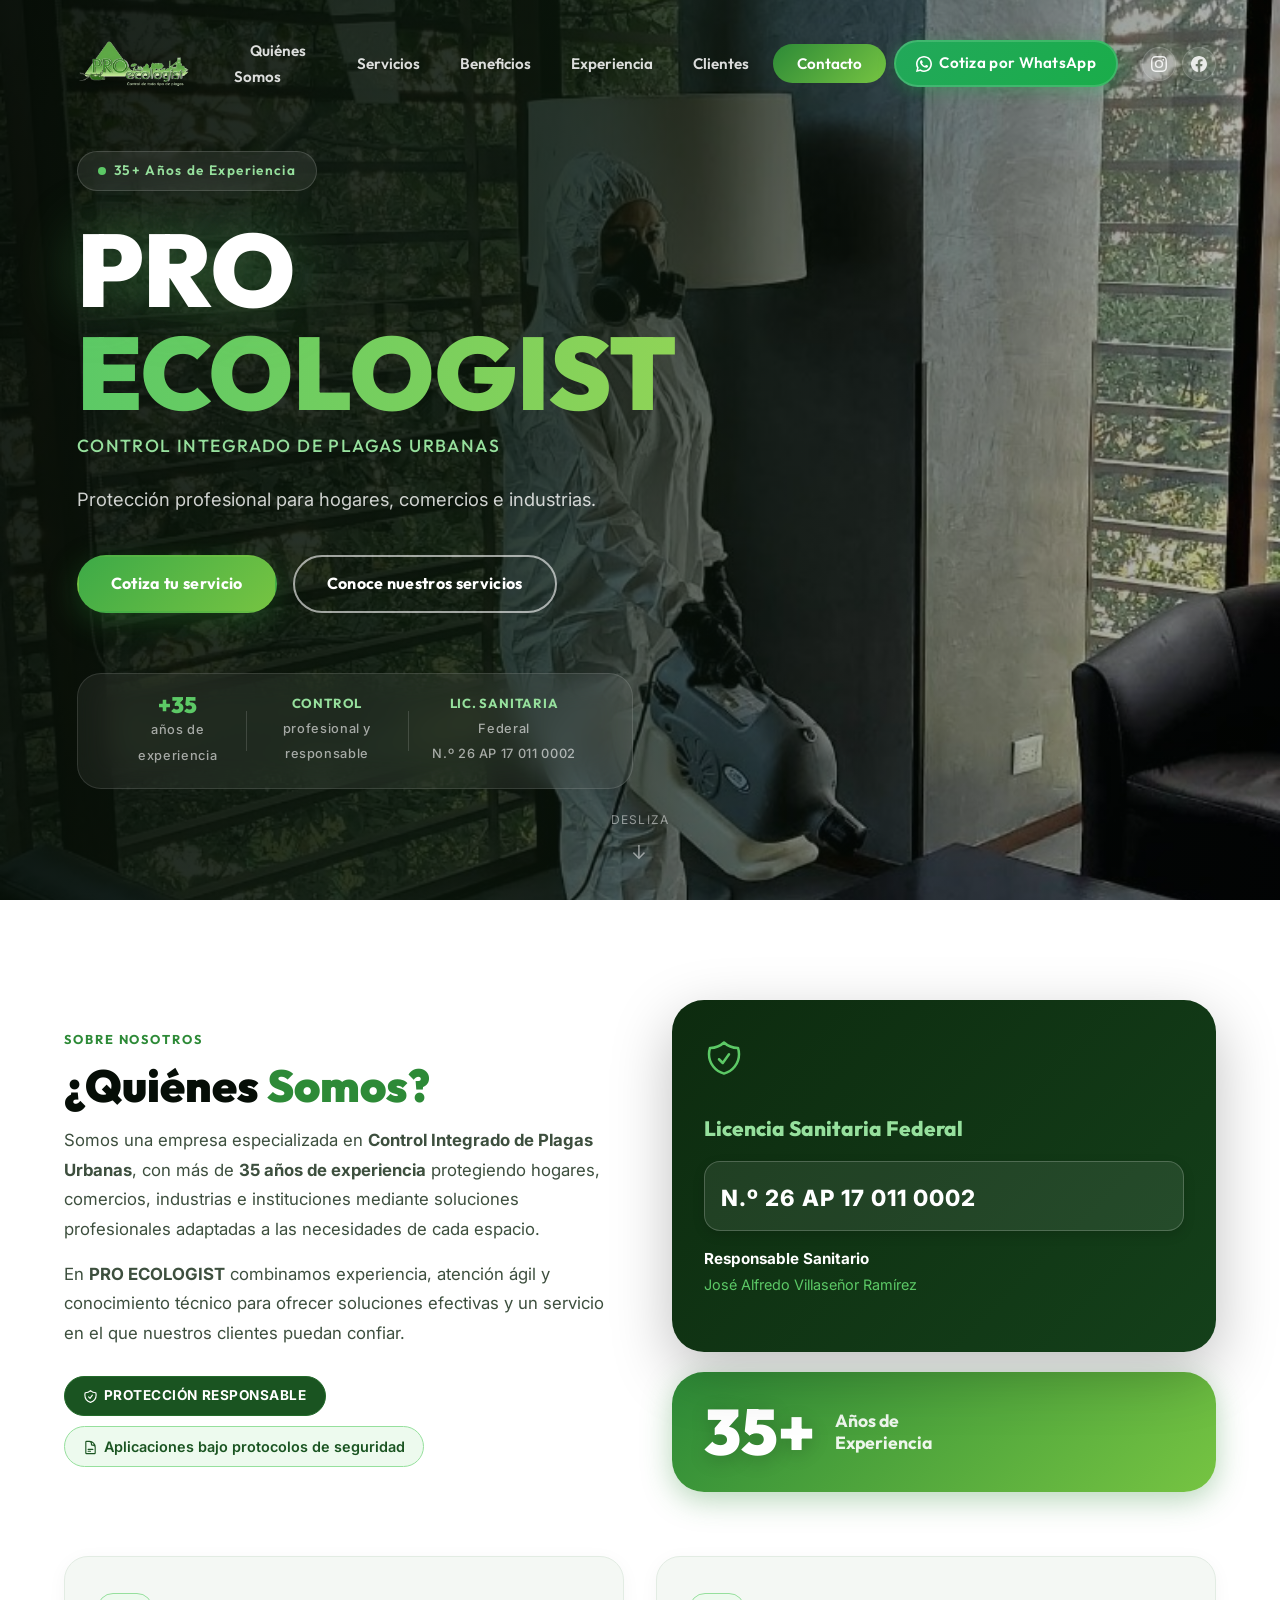
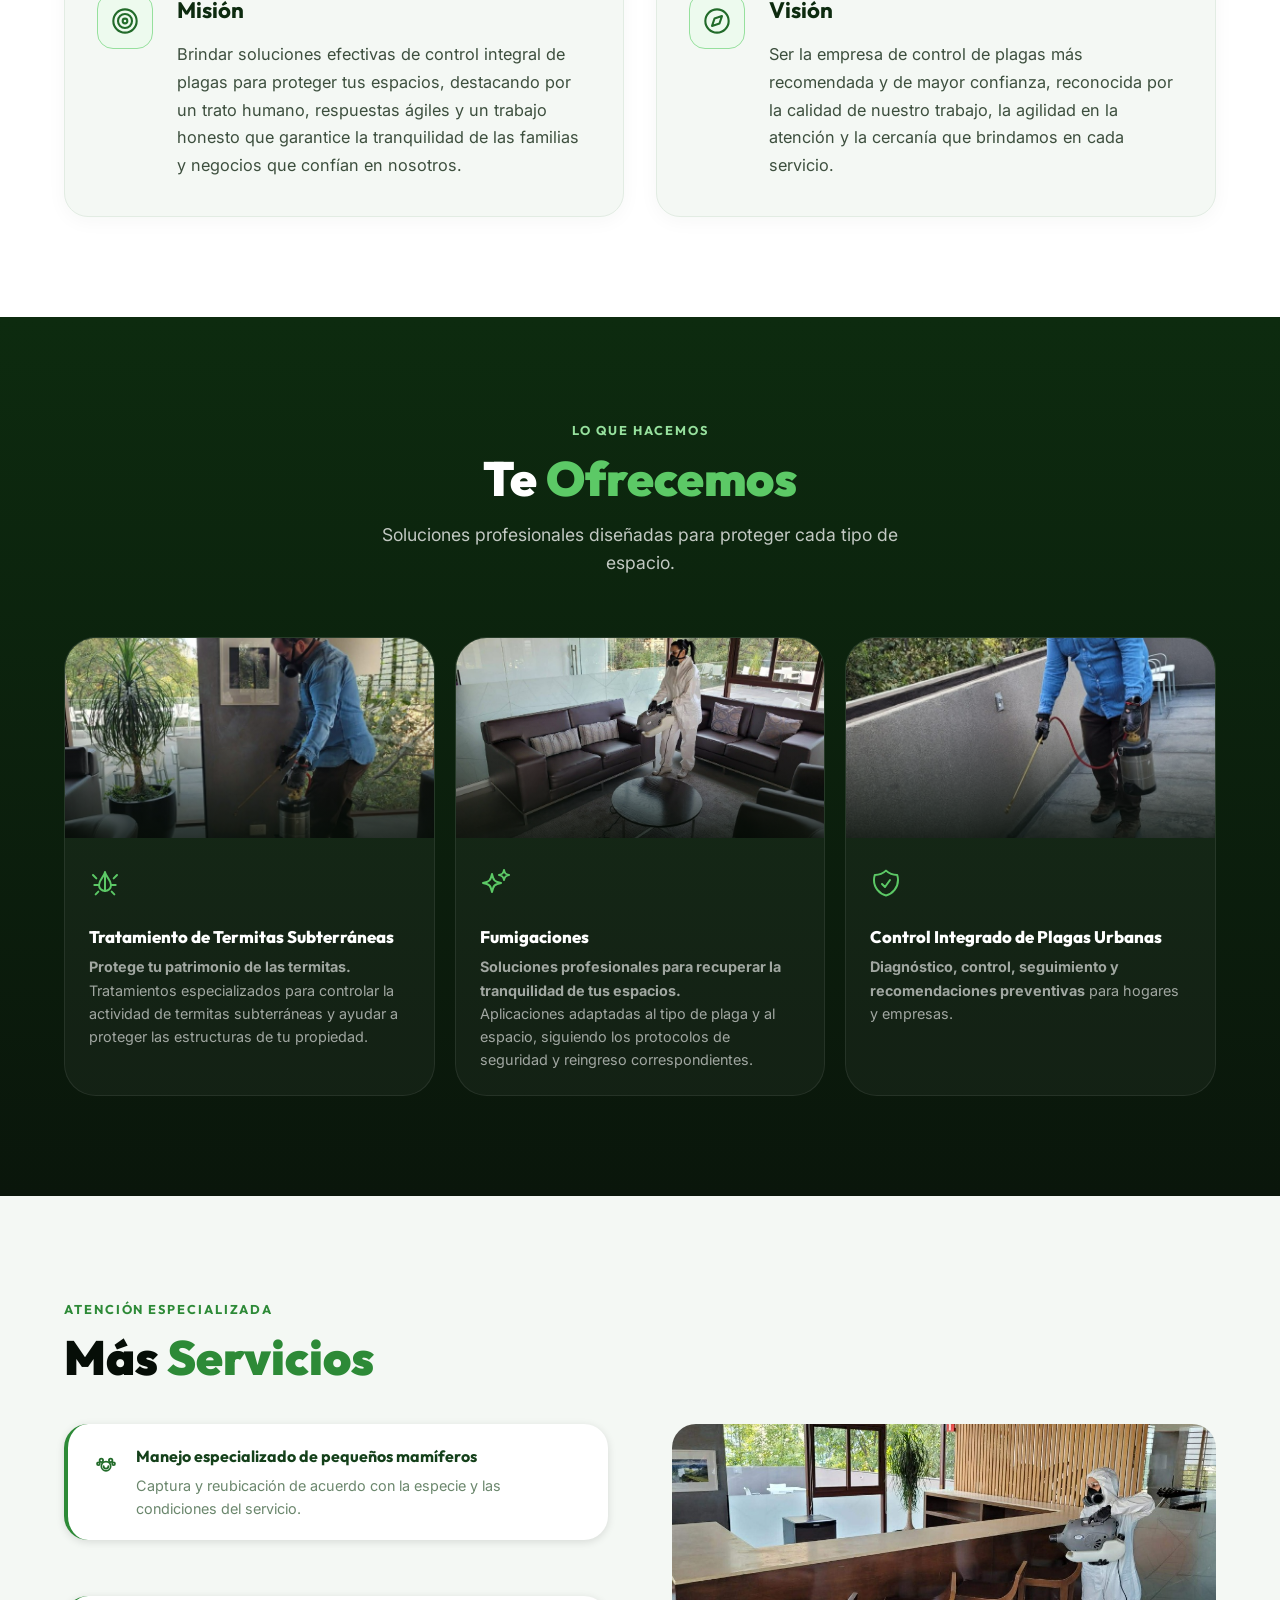
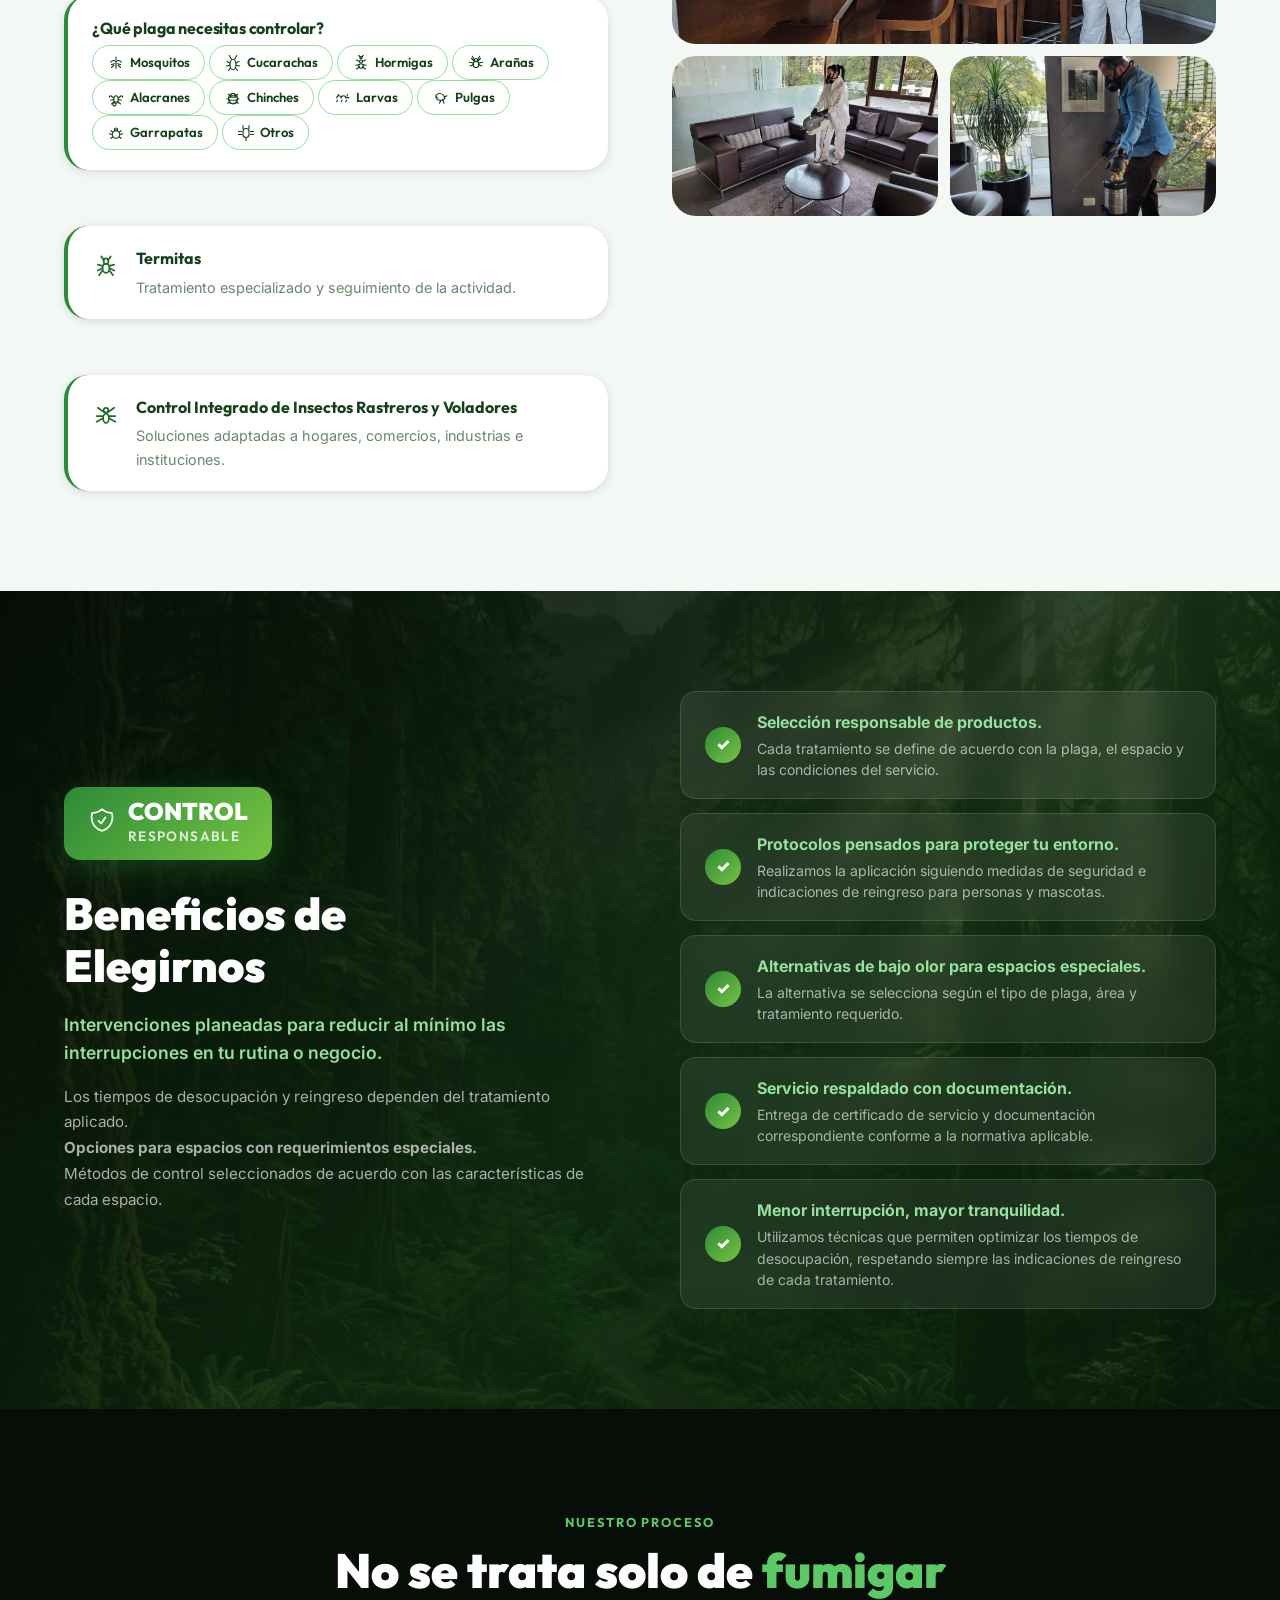
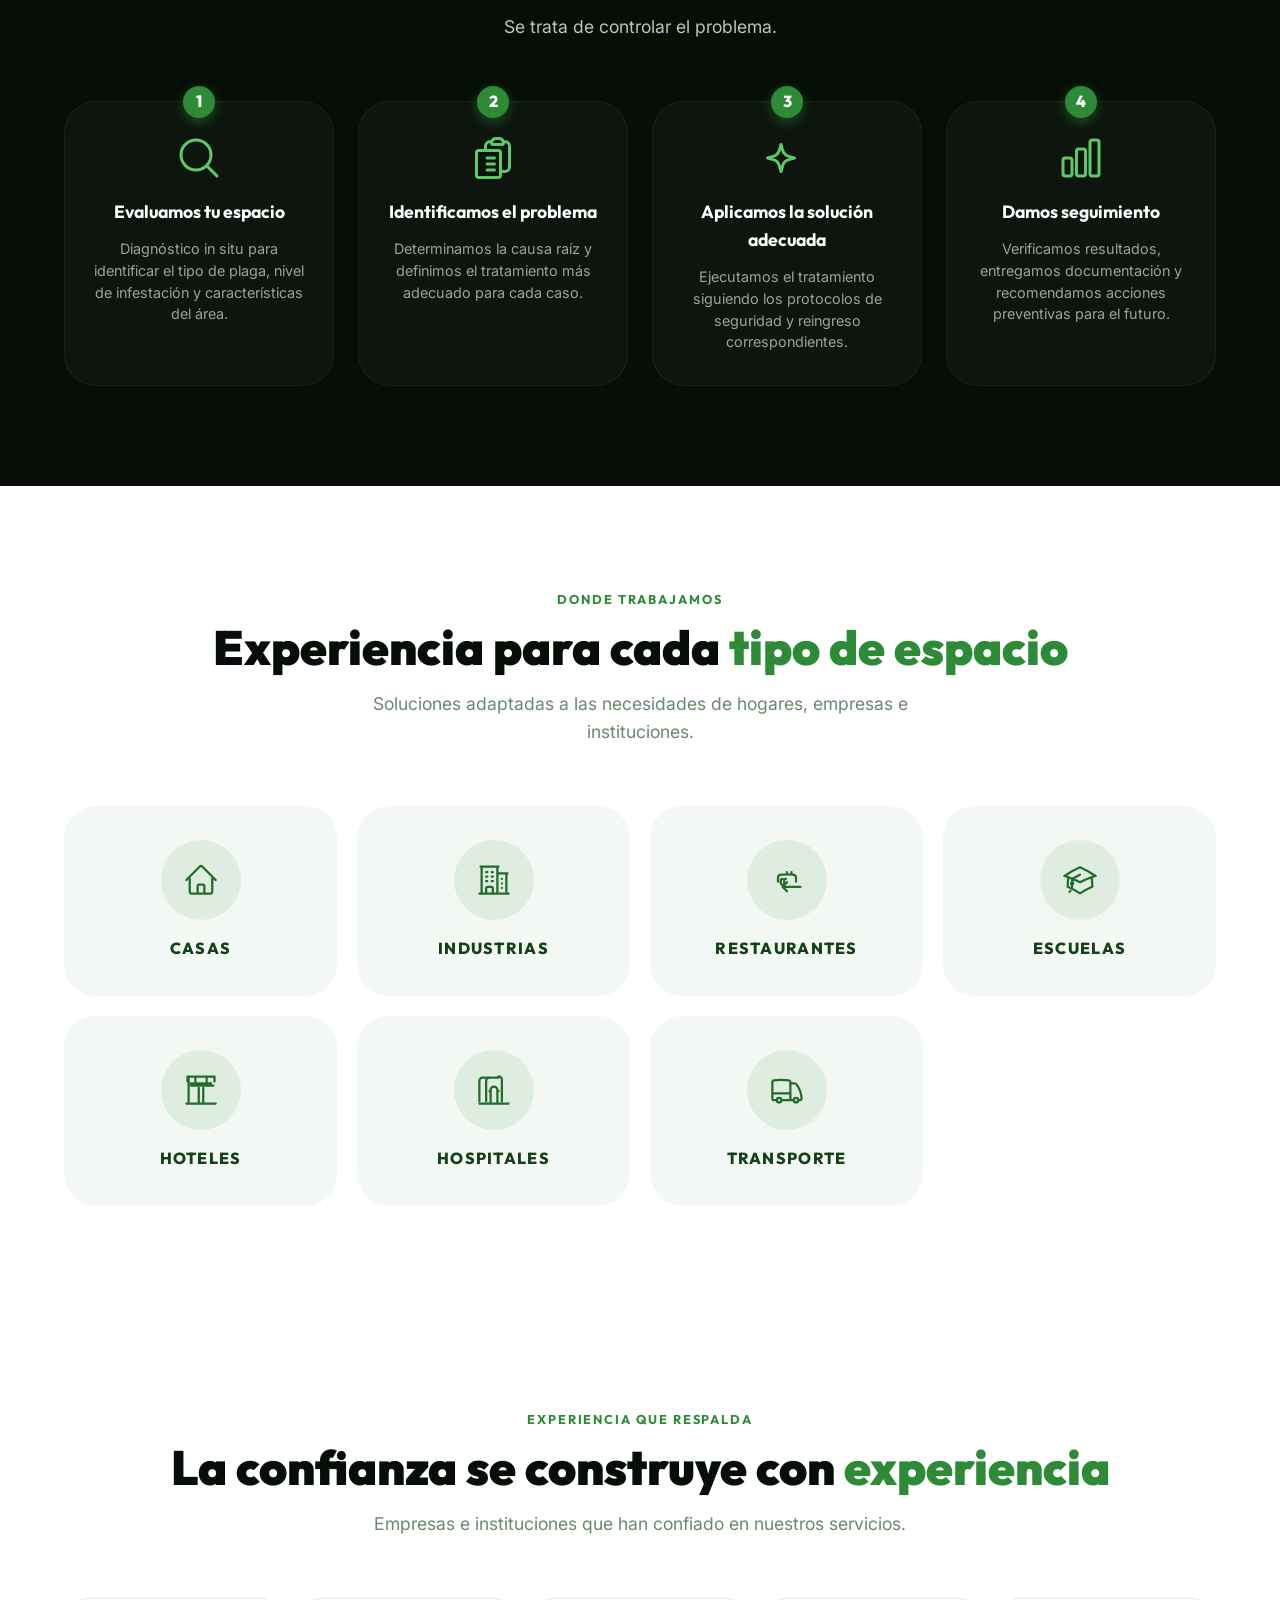
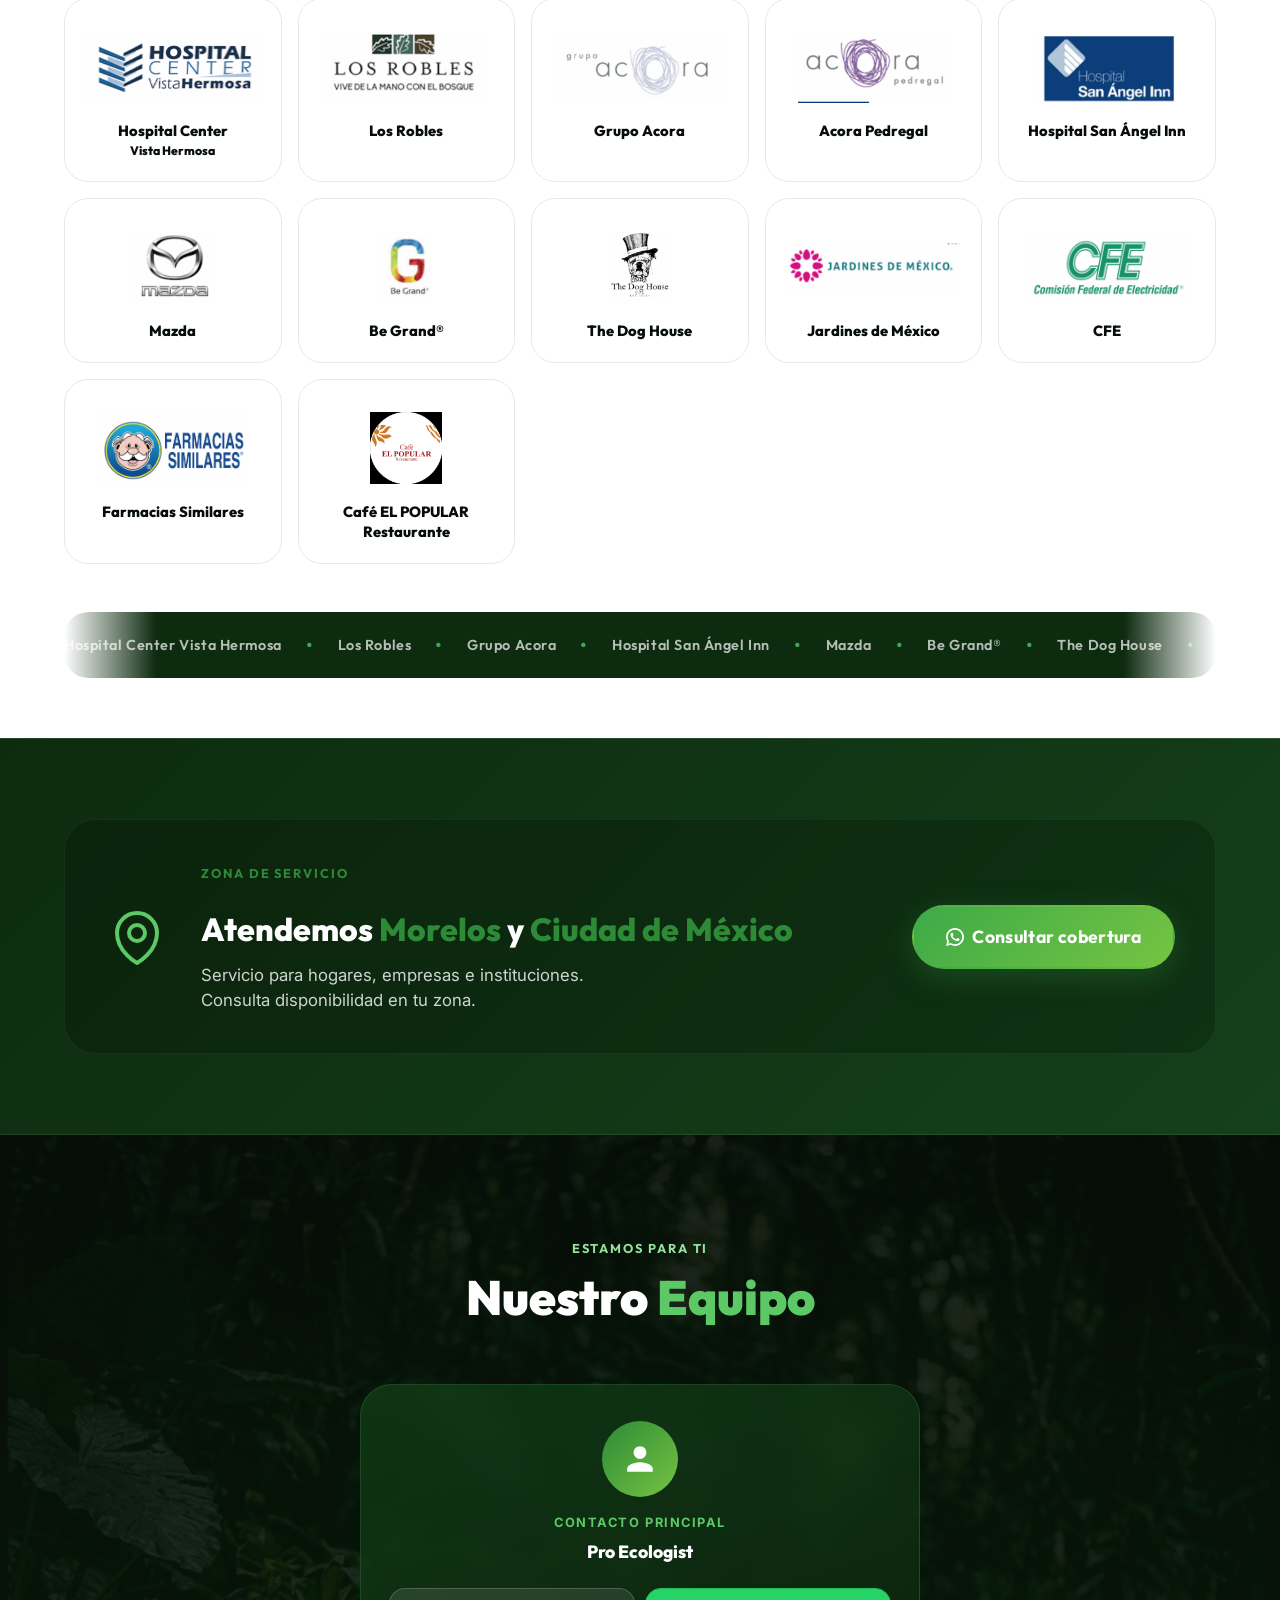
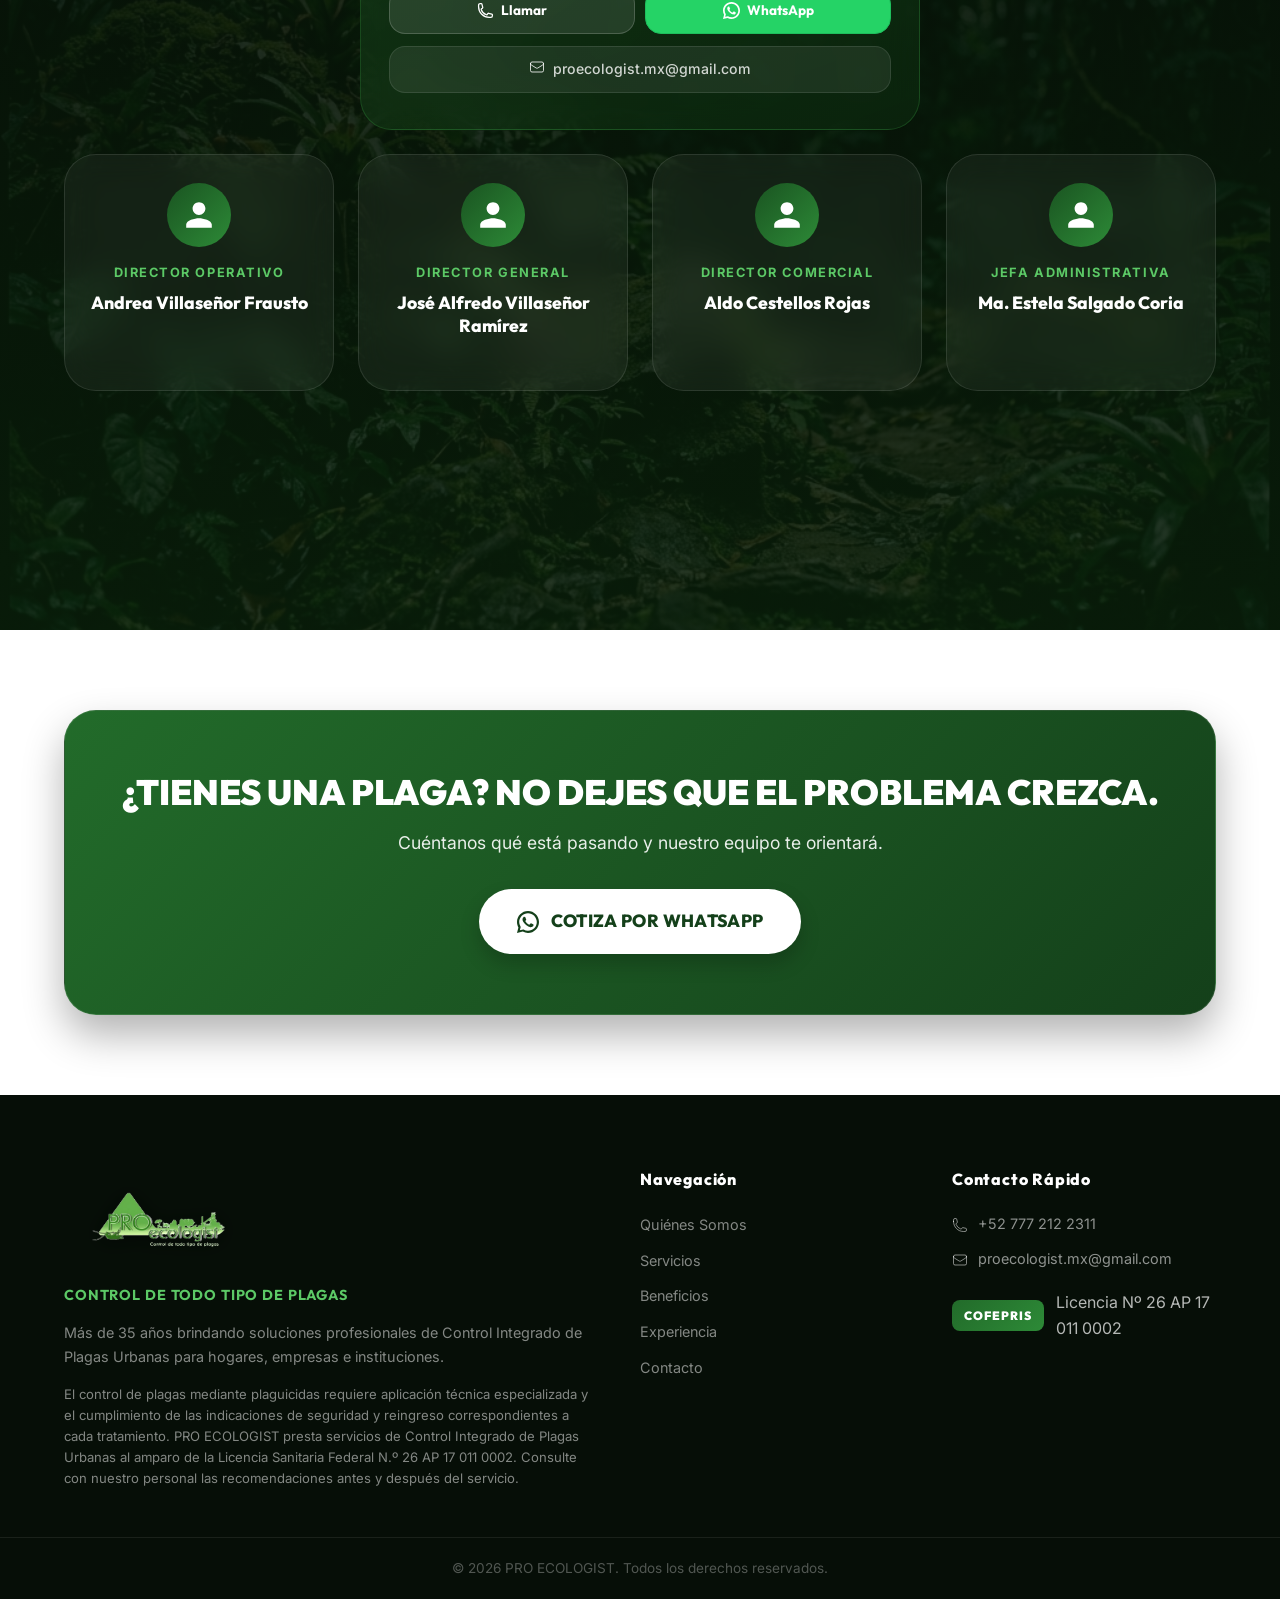
==== commit e2ade909: "cambios totales 10.0" ====
--- a/index.html
+++ b/index.html
@@ -413,7 +413,6 @@
                   </svg> Otros</span>
               </div>
             </div>
-          </div>
           <div class="mas-item" id="mas-item-3">
             <div class="mas-icon"><svg viewBox="0 0 24 24" fill="none" stroke="currentColor" stroke-width="1.5"
                 stroke-linecap="round" stroke-linejoin="round">
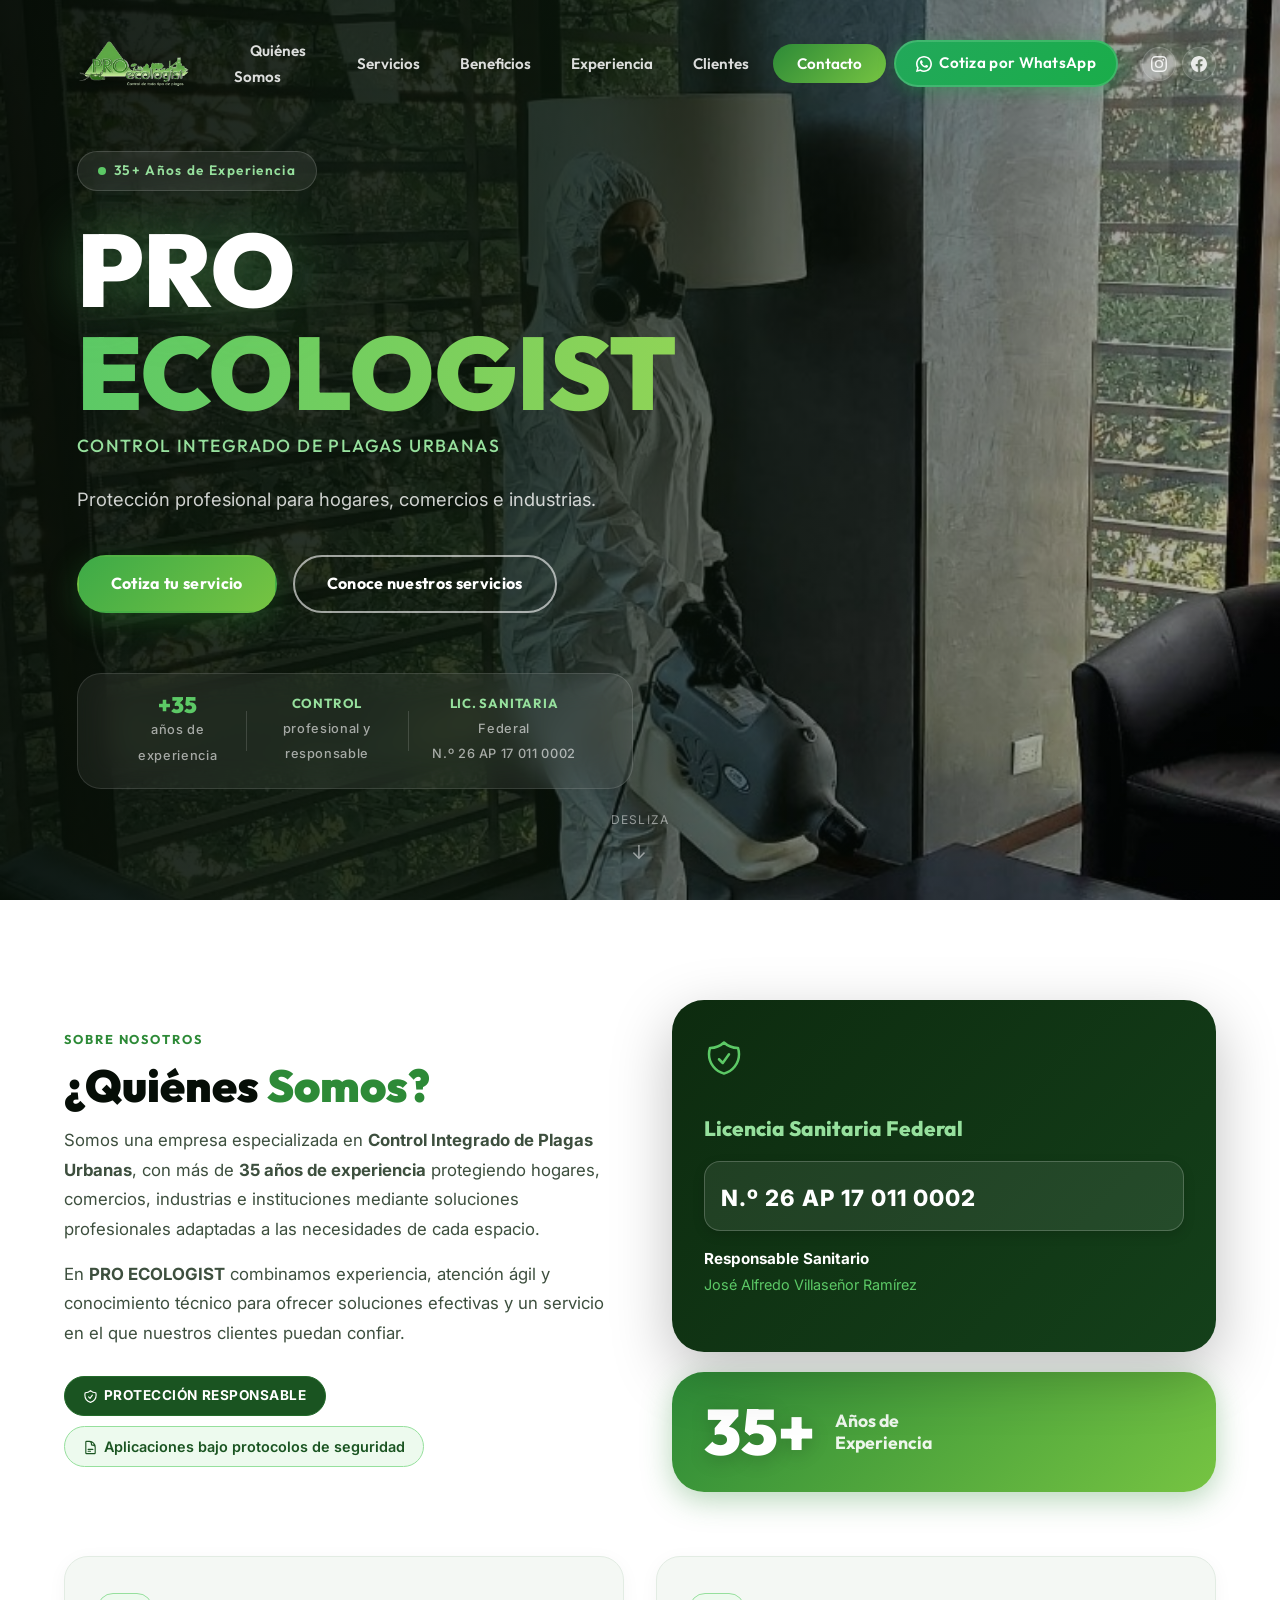
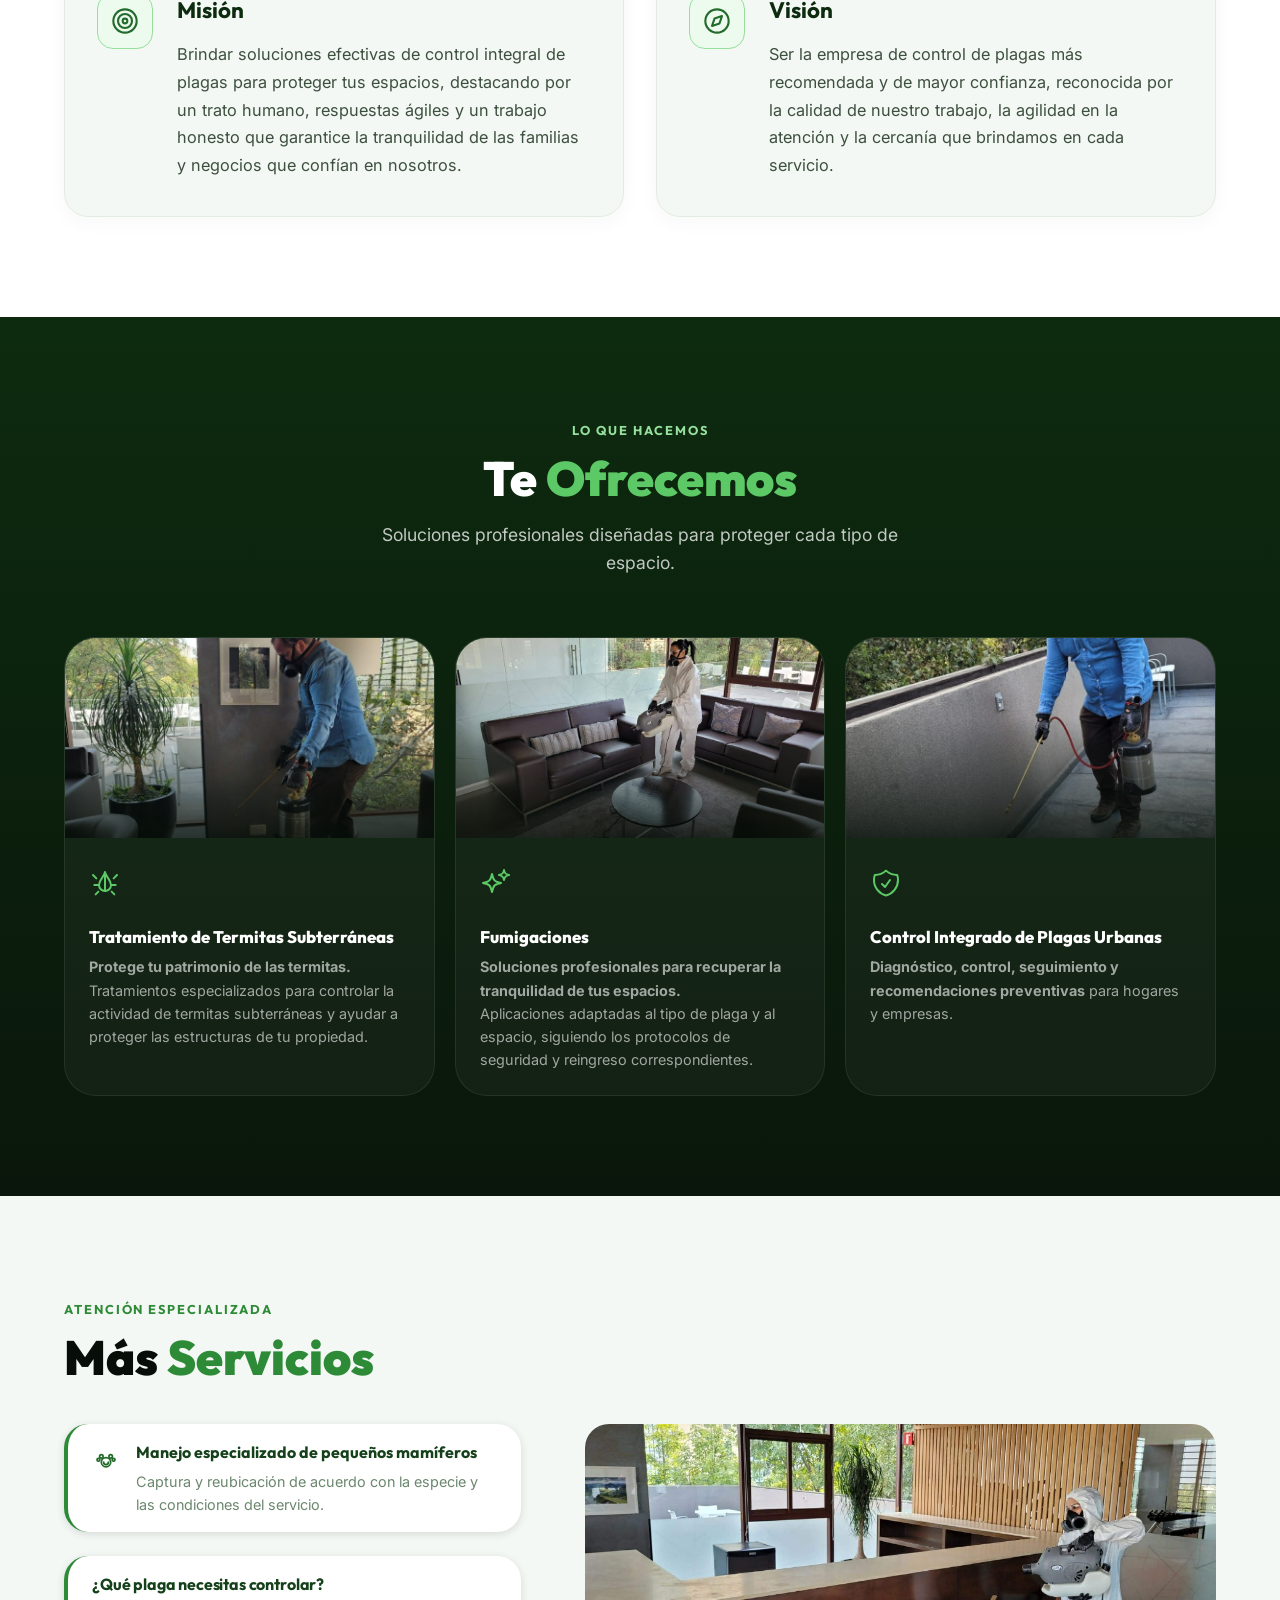
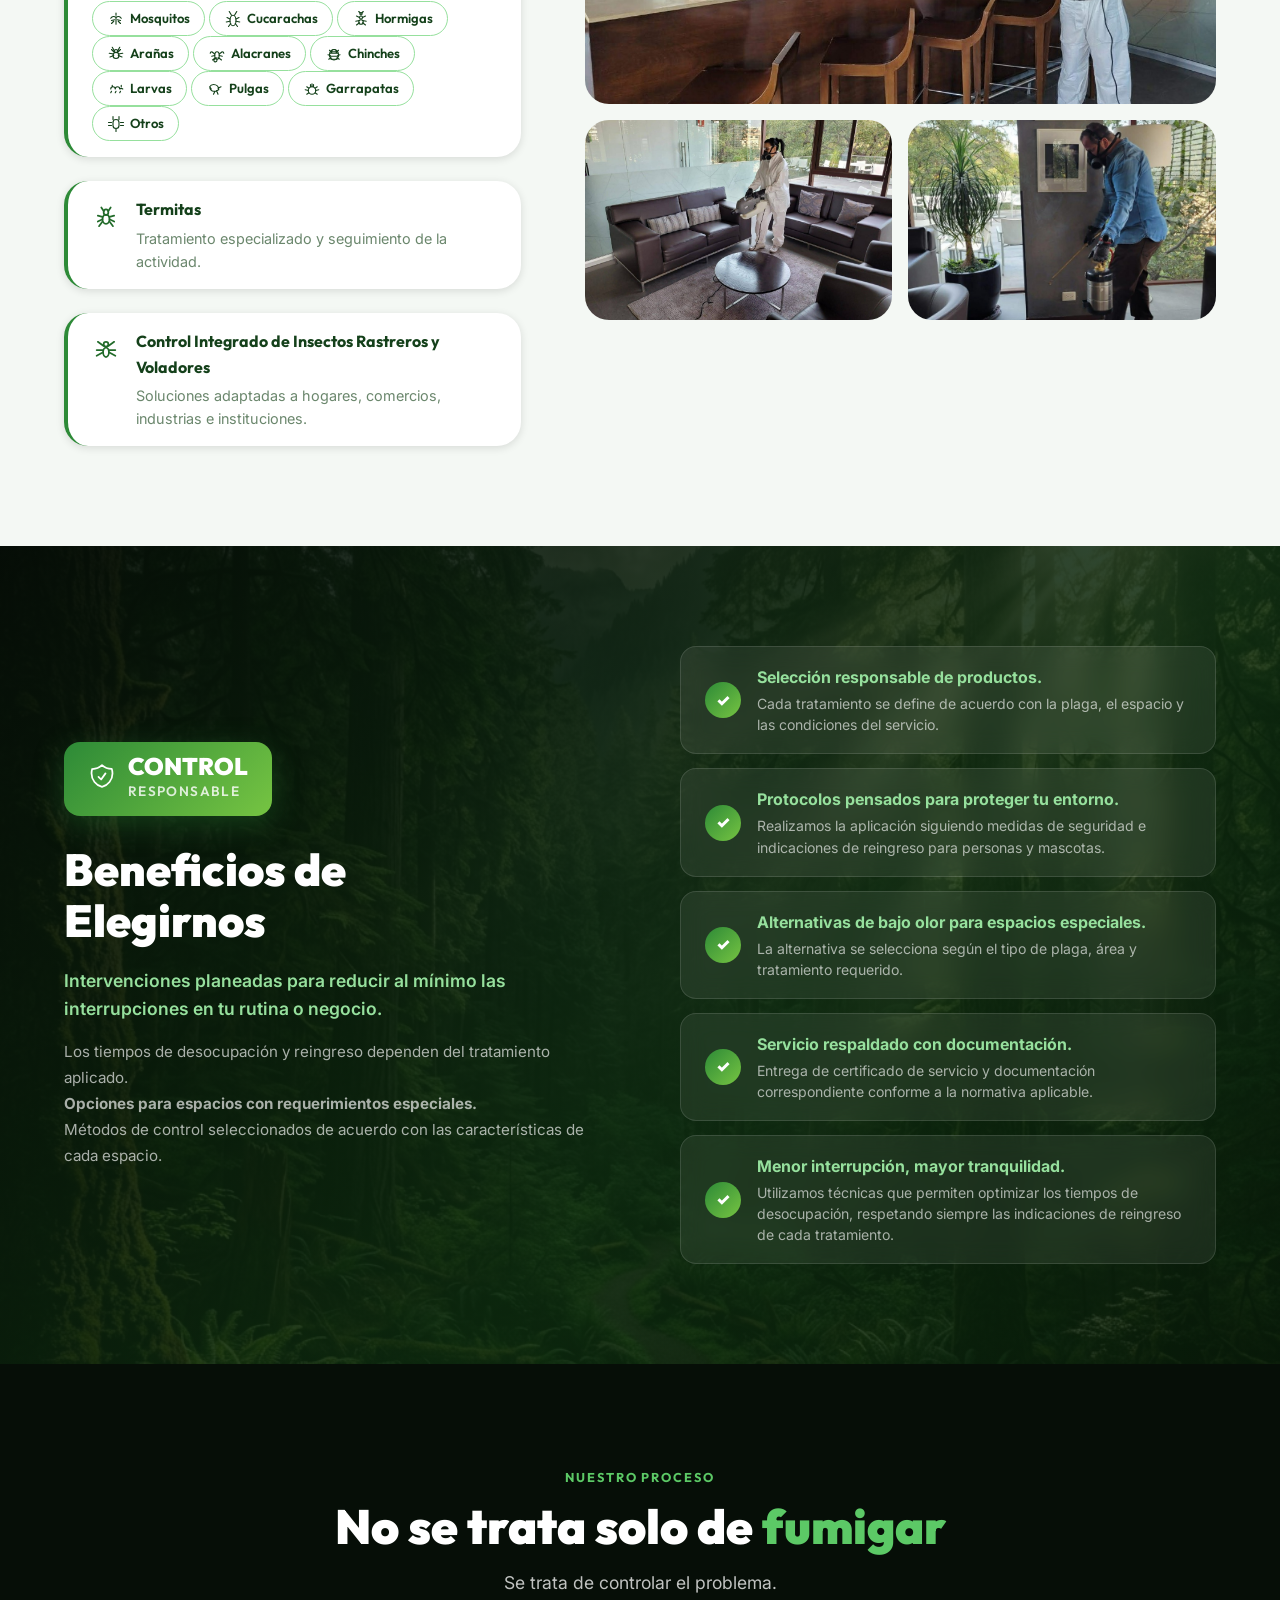
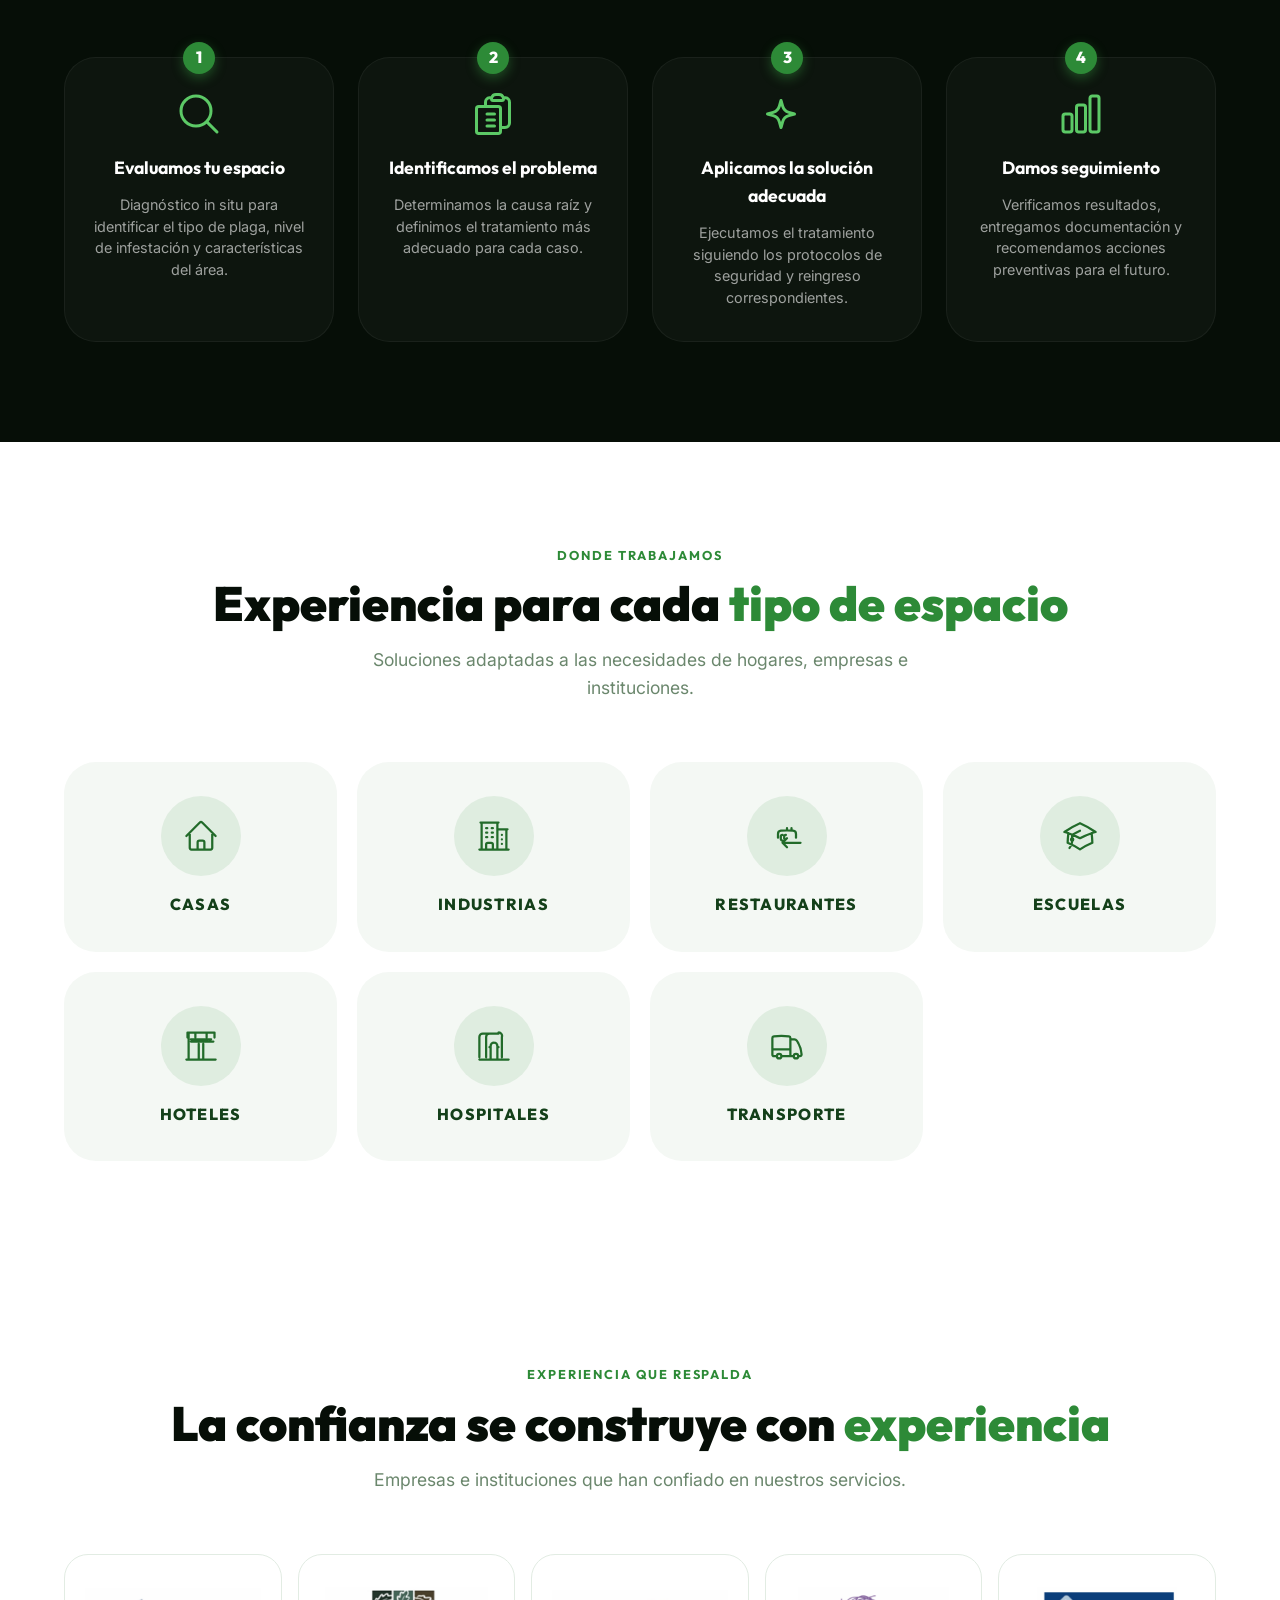
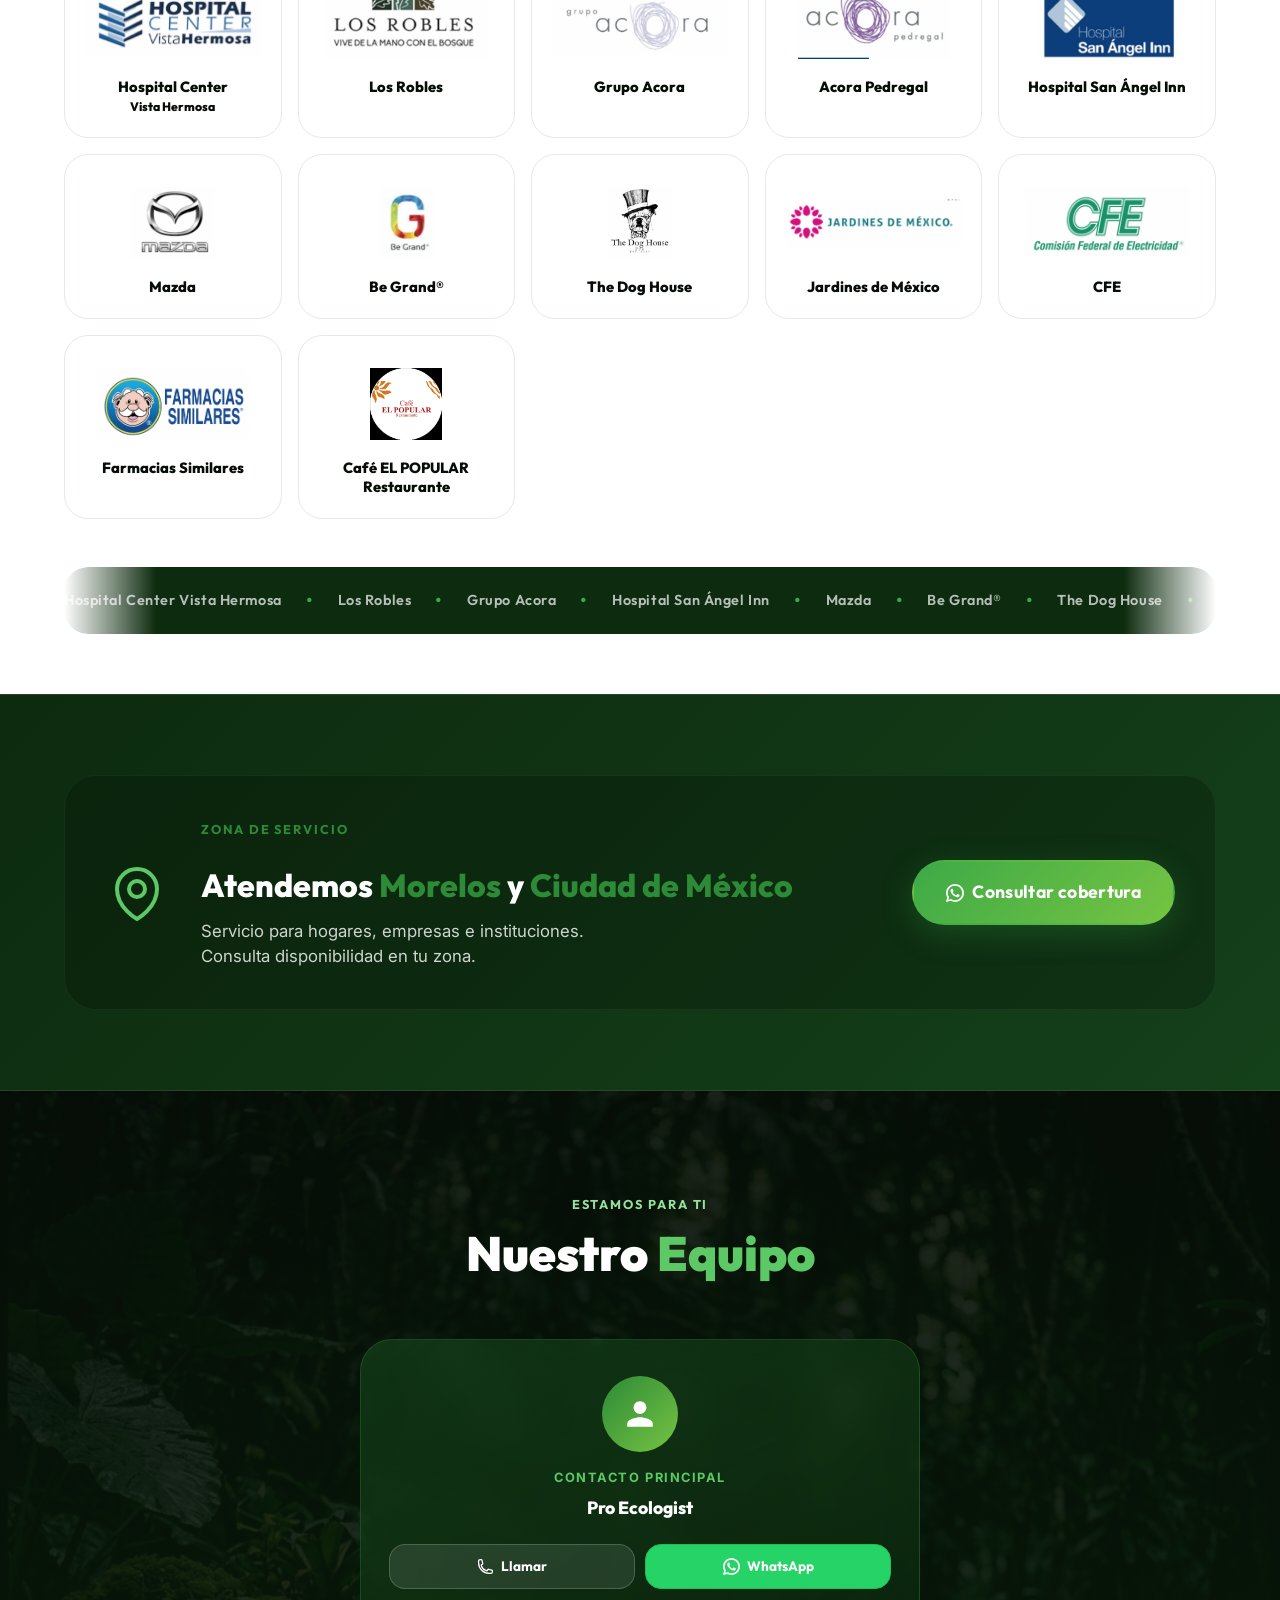
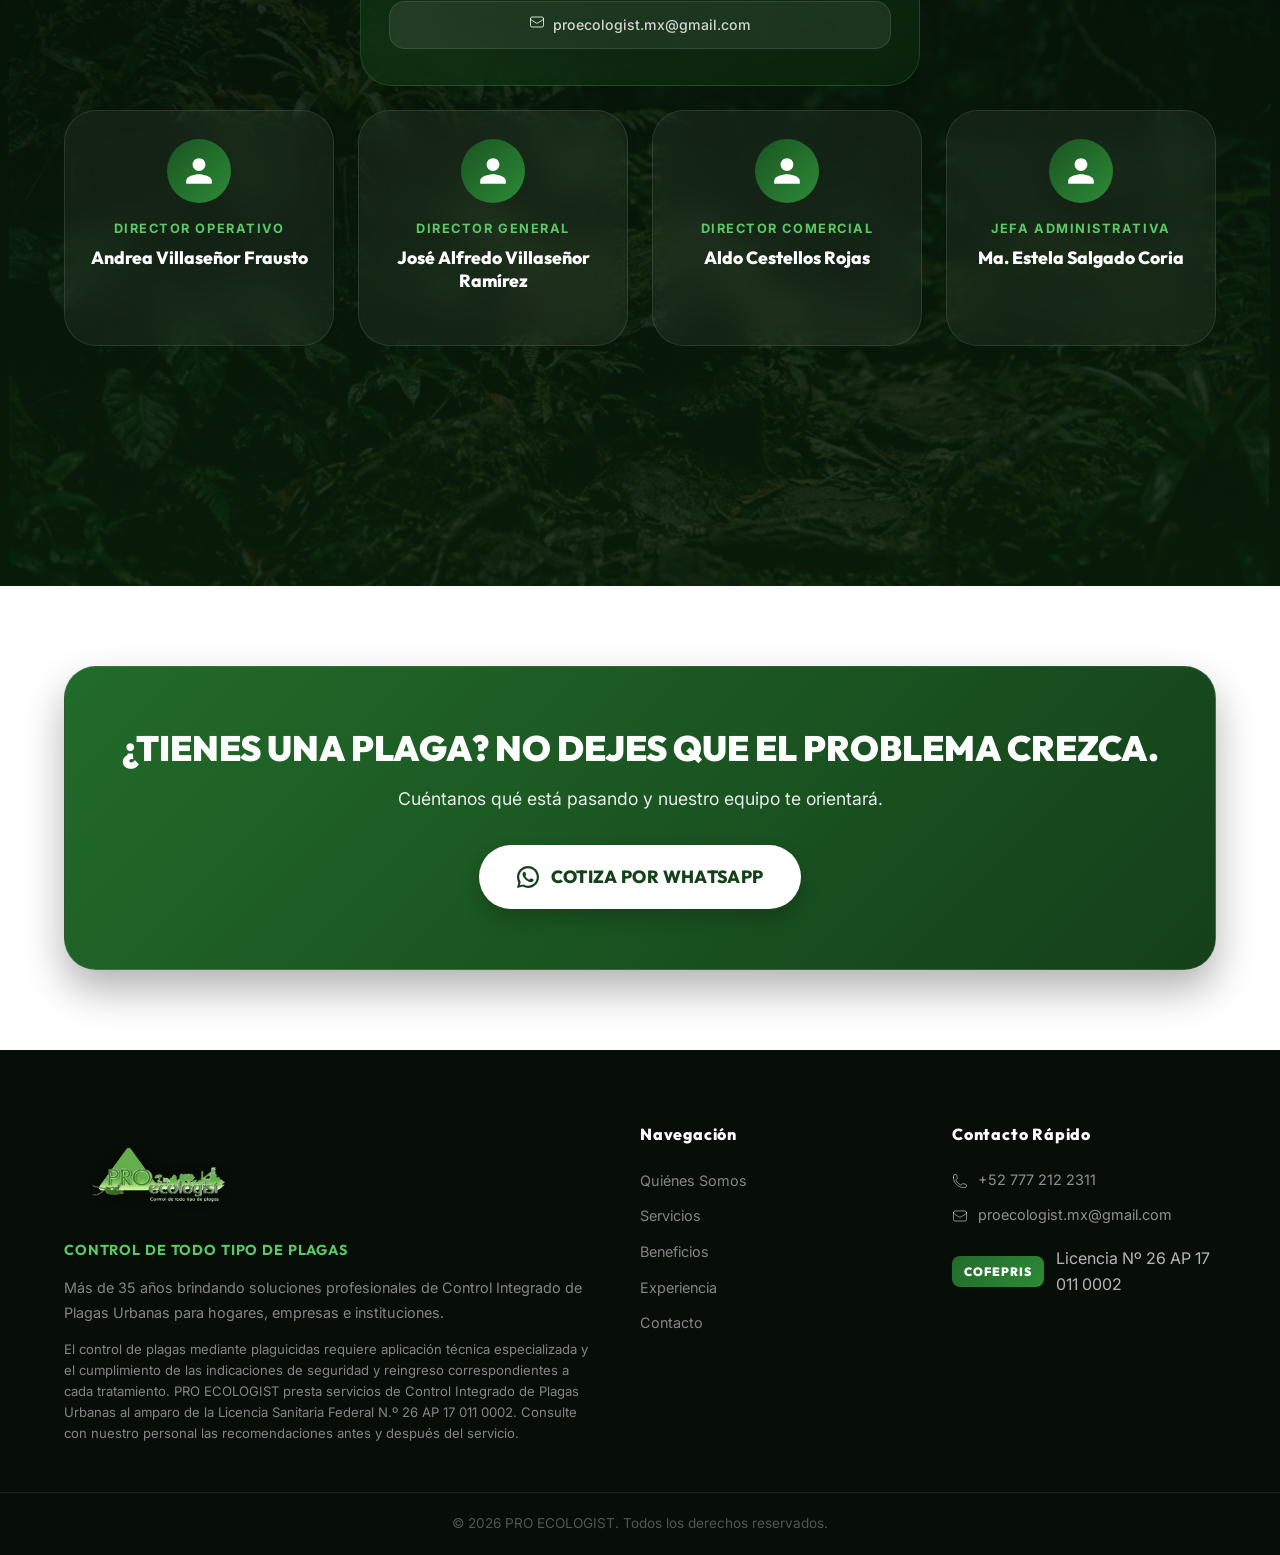
==== commit d5c2a544: "cambios totales 11.0" ====
--- a/index.html
+++ b/index.html
@@ -26,19 +26,22 @@
         gap: 64px !important;
       }
 
-      .mas-text,
-      .mas-images {
-        flex: 1 1 50% !important;
-        max-width: 50% !important;
+      .mas-text {
+        flex: 1 1 42% !important;
+        max-width: 42% !important;
         min-width: 0 !important;
         width: 100% !important;
       }
 
       .mas-images {
+        flex: 1 1 58% !important;
+        max-width: 58% !important;
+        min-width: 0 !important;
+        width: 100% !important;
         display: grid !important;
         grid-template-columns: 1fr 1fr !important;
         grid-template-rows: auto auto !important;
-        gap: 12px !important;
+        gap: 16px !important;
       }
 
       .mas-img {
@@ -49,17 +52,17 @@
 
       .mas-img-1 {
         grid-column: 1 / -1 !important;
-        height: 220px !important;
+        height: 280px !important;
       }
 
       .mas-img-2,
       .mas-img-3 {
-        height: 160px !important;
+        height: 200px !important;
       }
     }
 
     .mas-item {
-      margin-bottom: 28px !important;
+      margin-bottom: 12px !important;
     }
 
     .mas-item:last-child {
--- a/styles.css
+++ b/styles.css
@@ -829,7 +829,7 @@
 .mas-list {
   display: flex;
   flex-direction: column;
-  gap: 28px;
+  gap: 12px;
   margin-top: 40px;
 }
 
@@ -839,11 +839,11 @@
   gap: 16px;
   background: var(--white);
   border-radius: var(--radius-lg);
-  padding: 20px 24px;
+  padding: 16px 24px;
   border-left: 4px solid var(--green-500);
   box-shadow: var(--shadow-sm);
   transition: var(--transition);
-  margin-bottom: 28px;
+  margin-bottom: 0;
 }
 .mas-item:last-child {
   margin-bottom: 0;
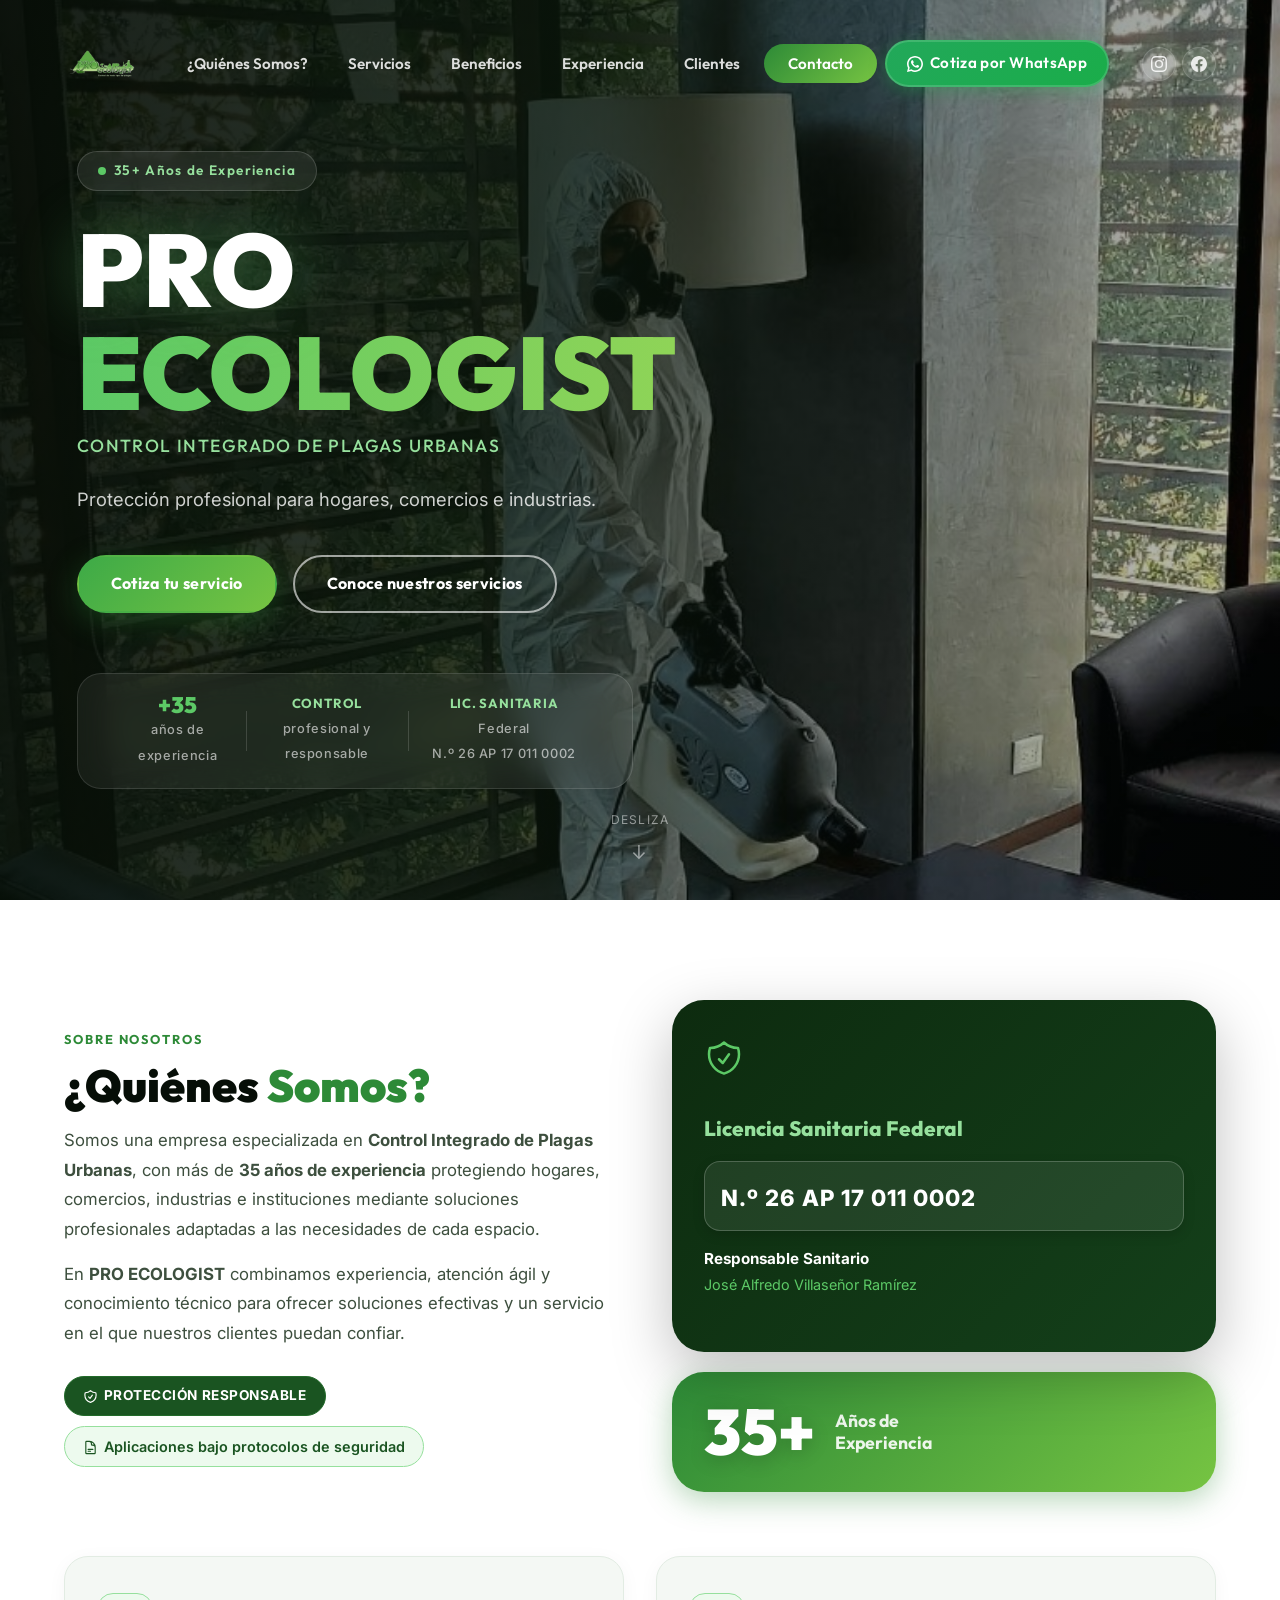
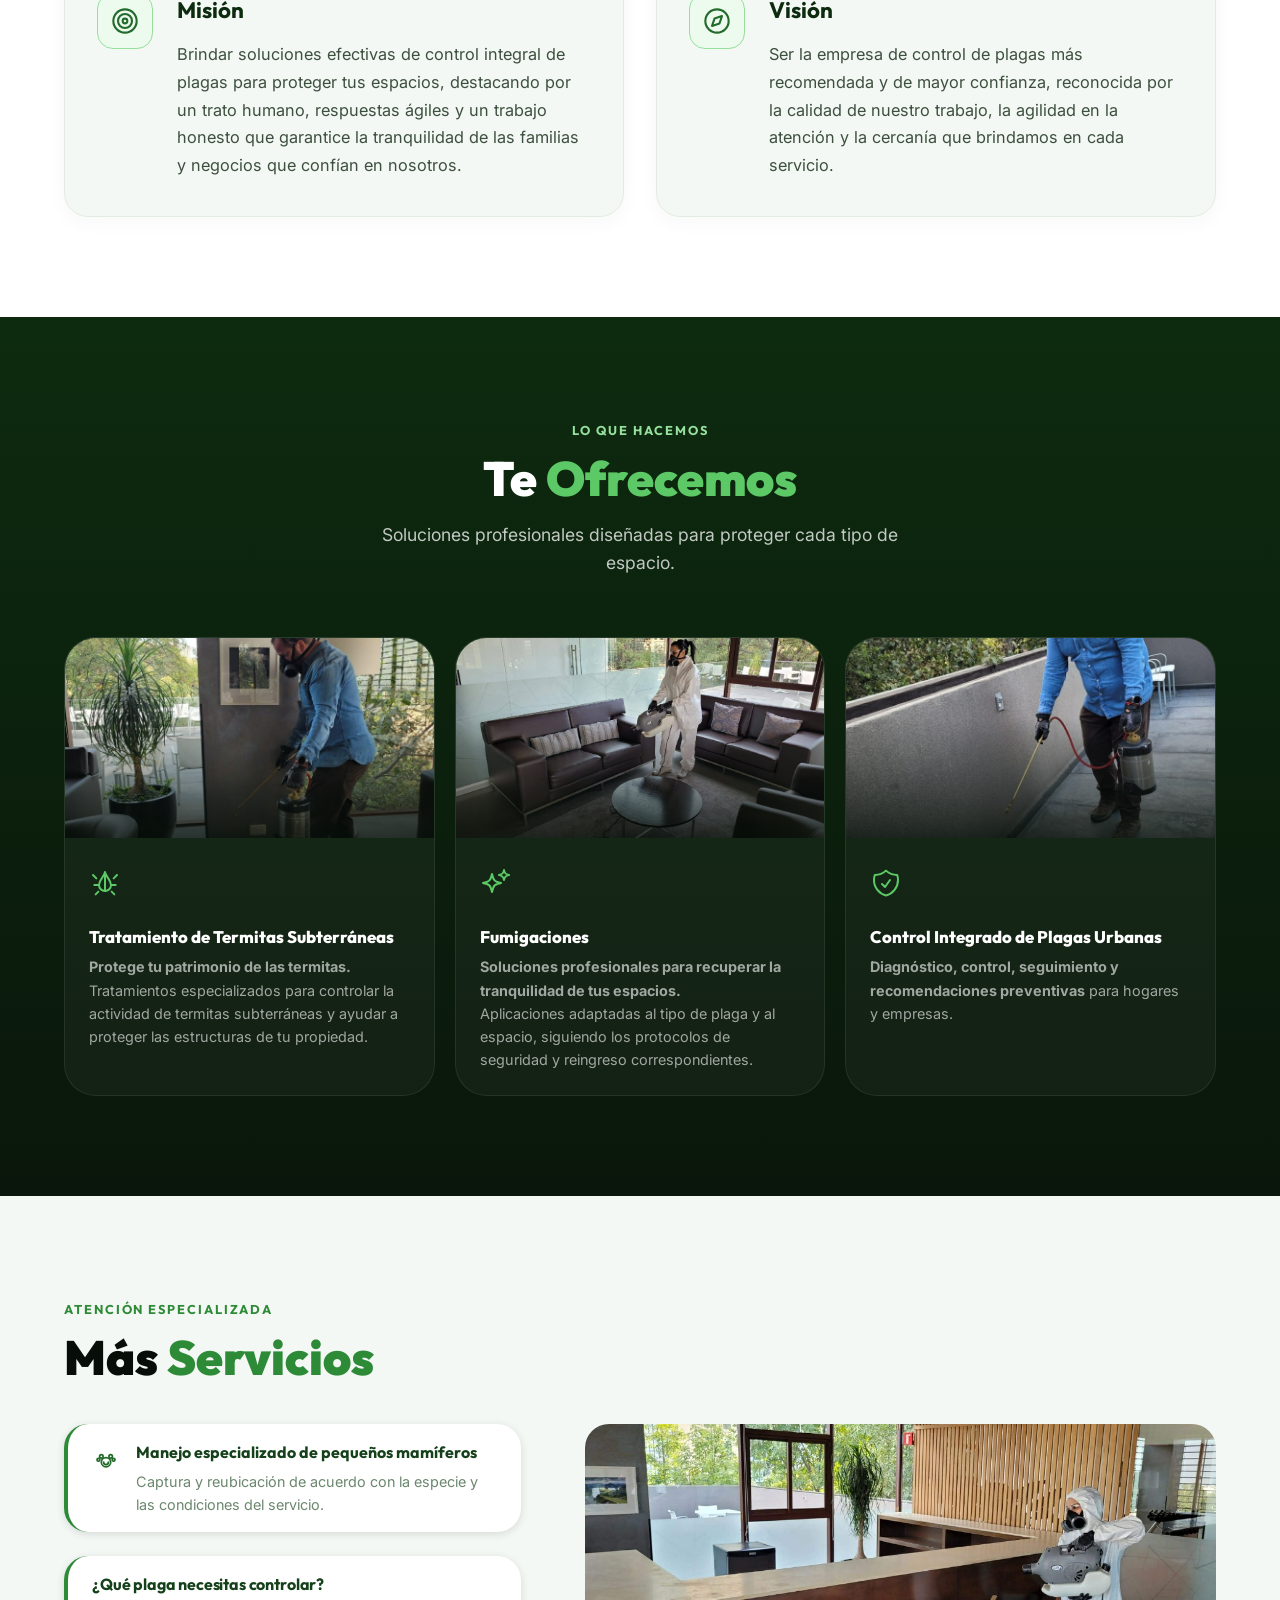
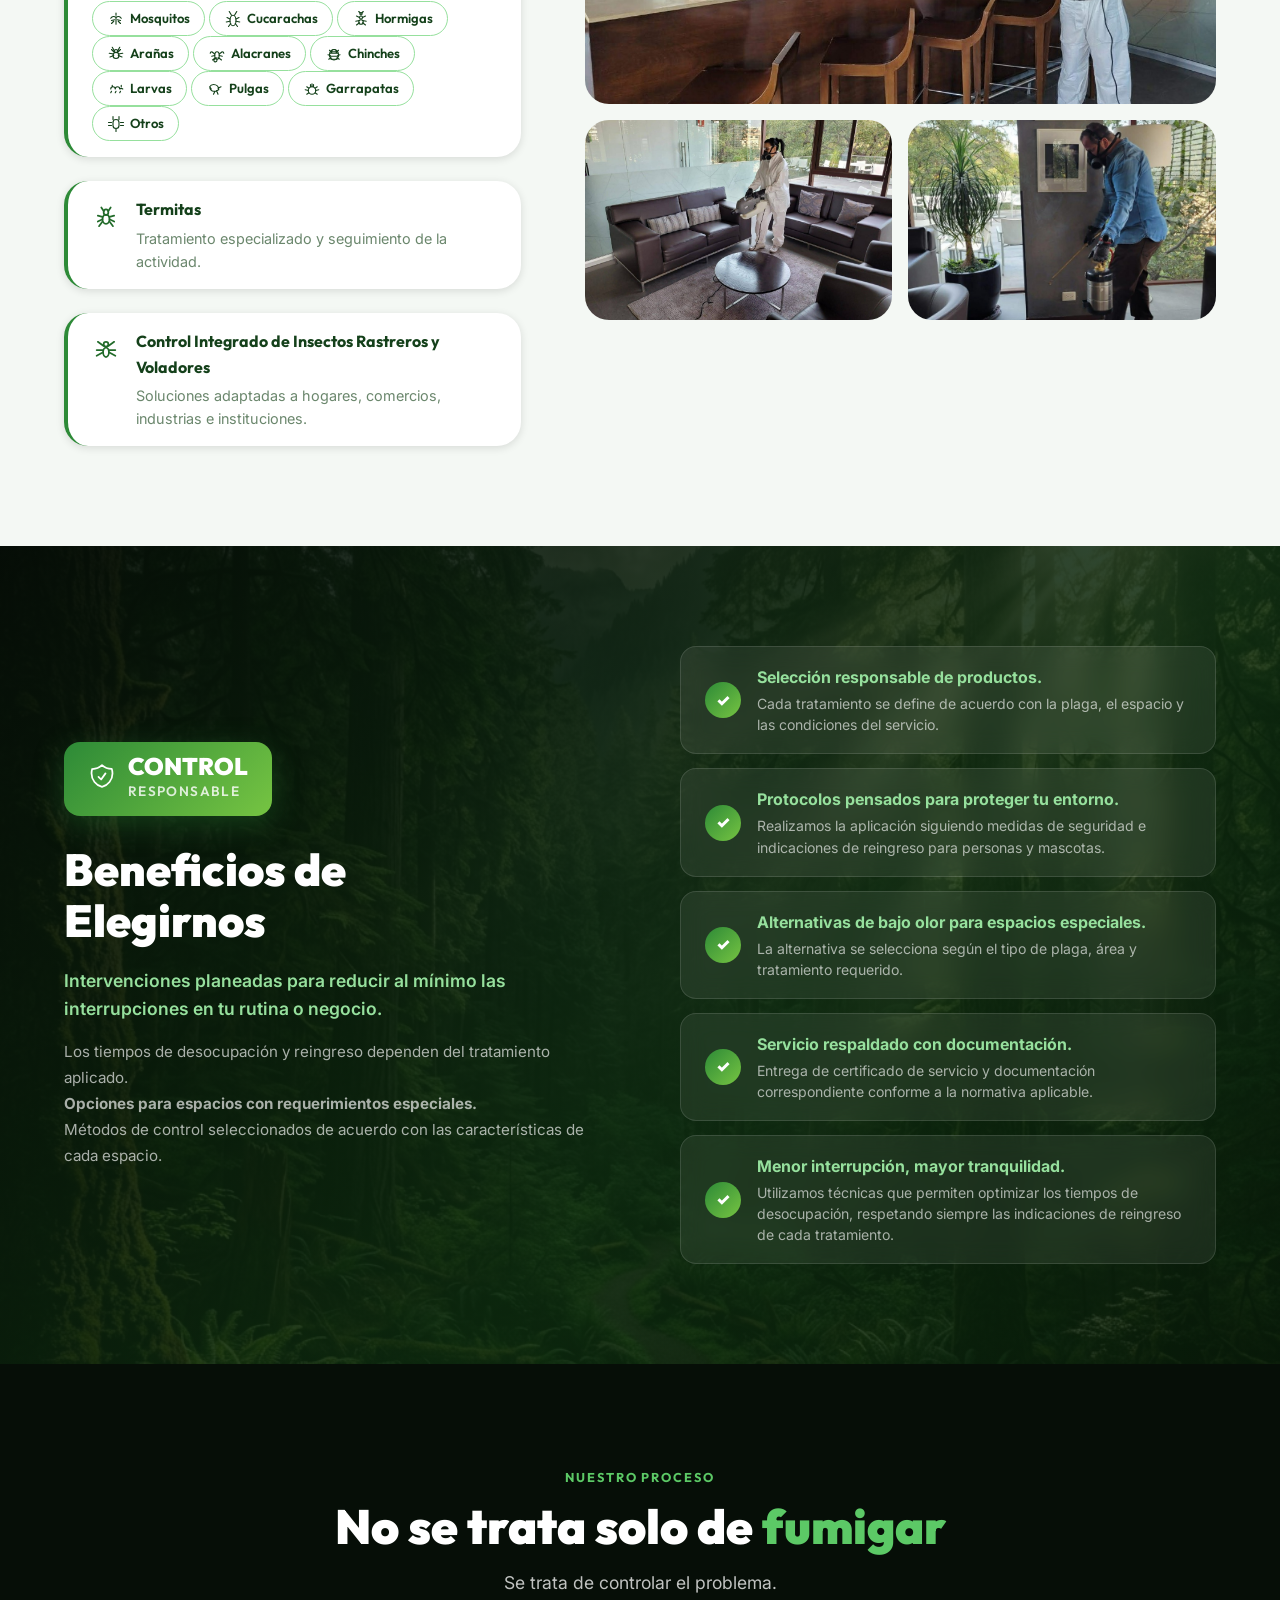
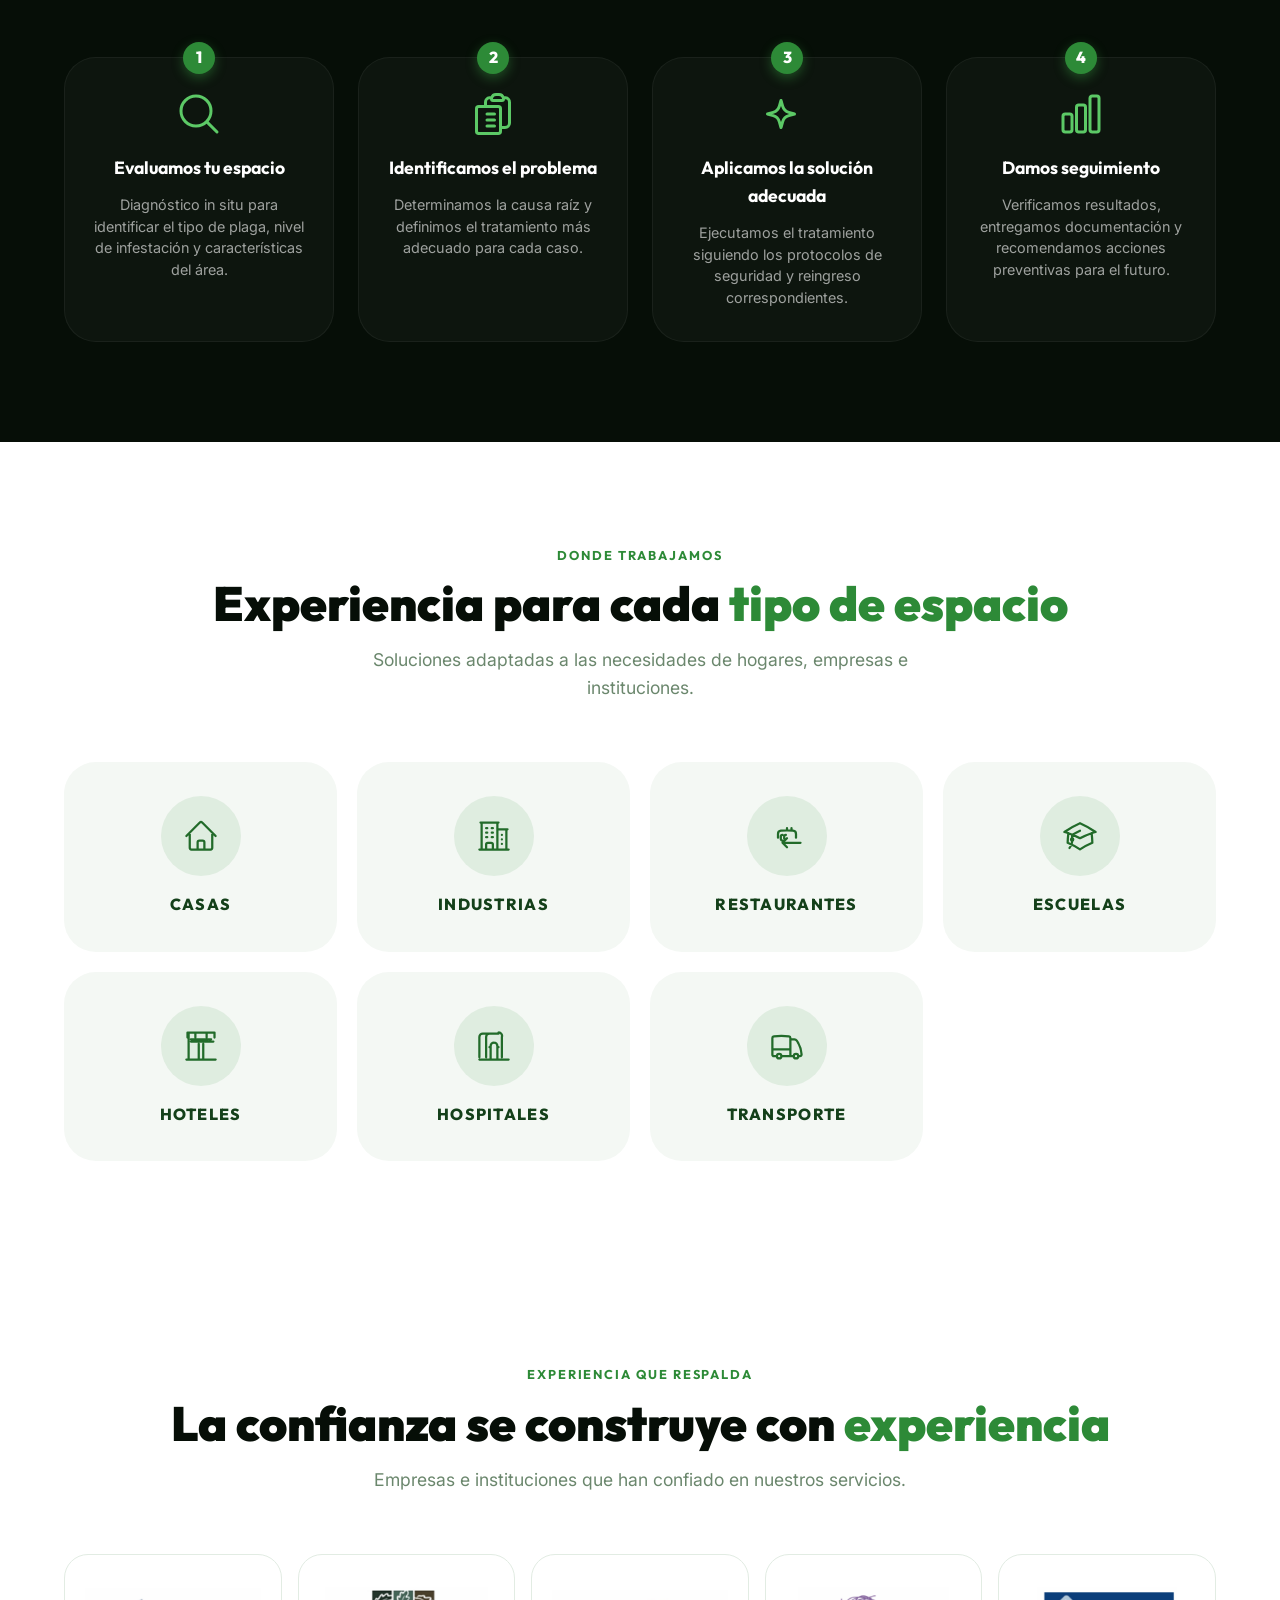
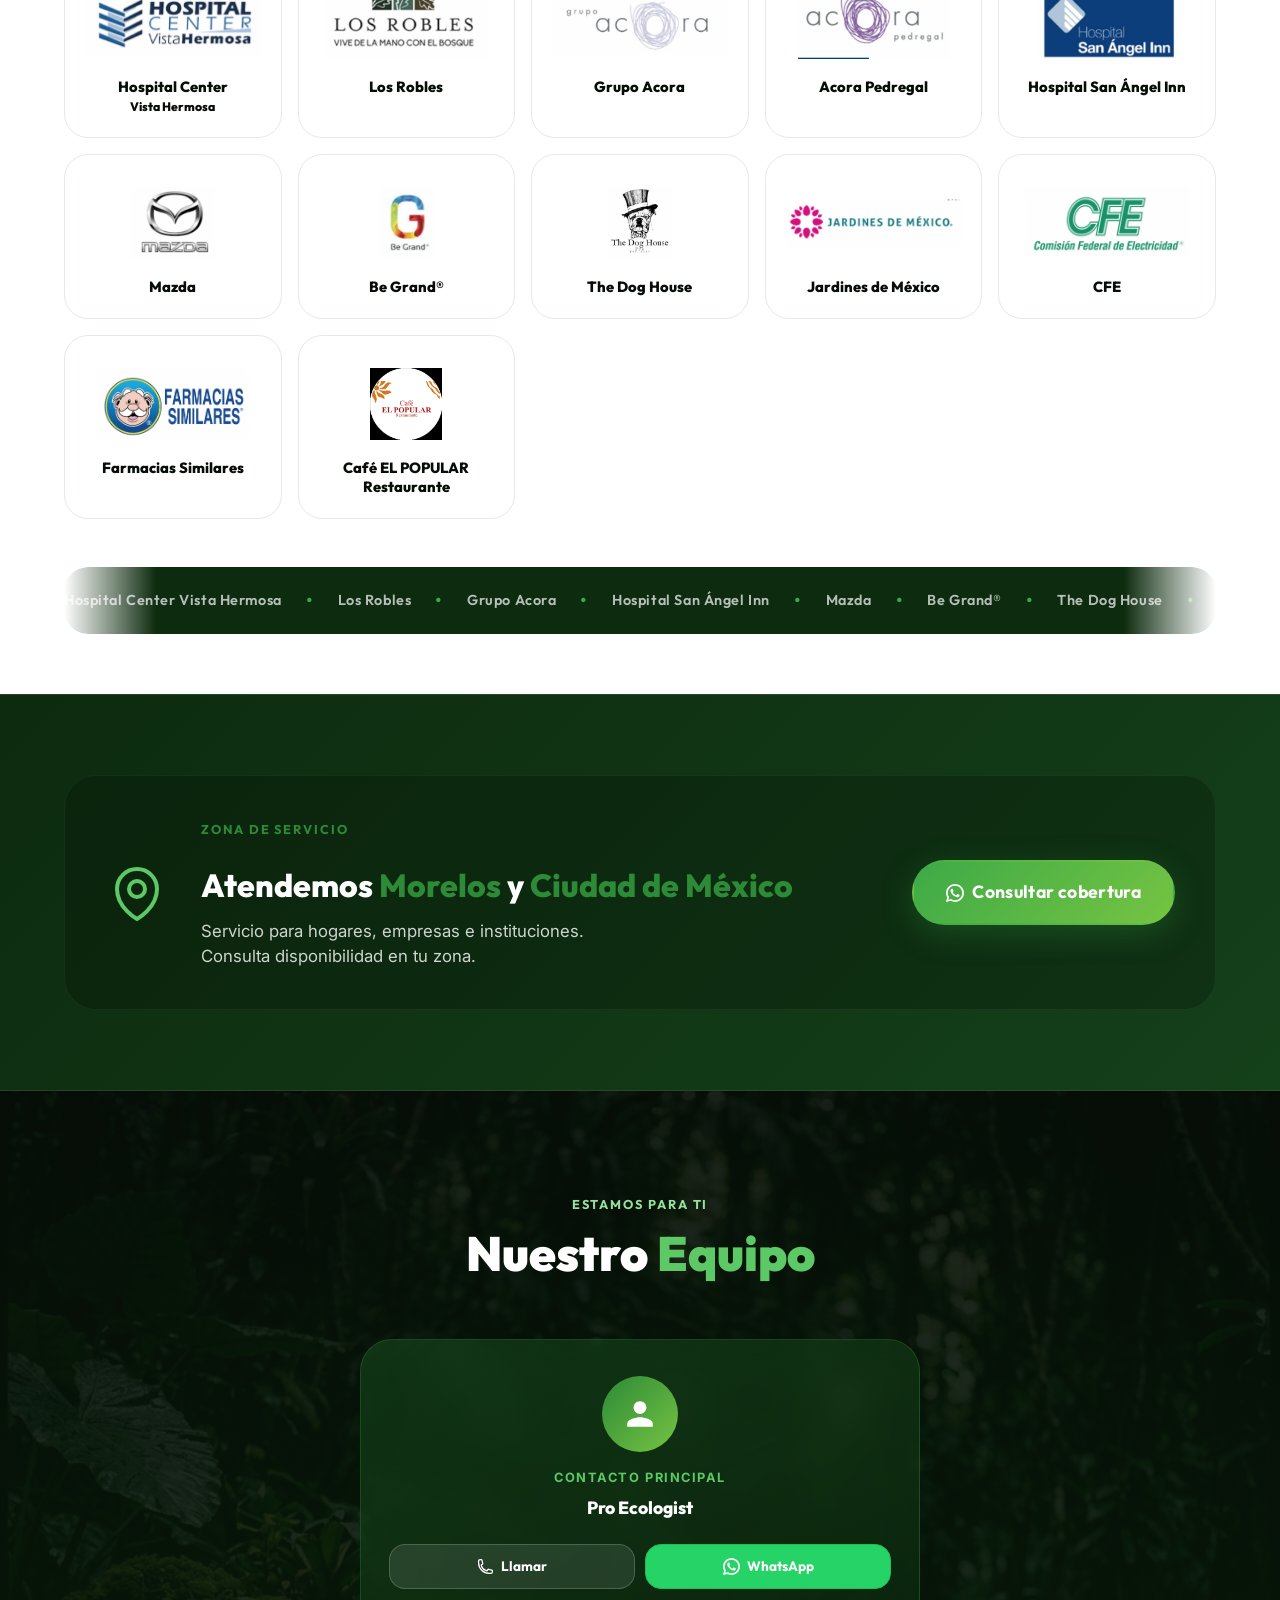
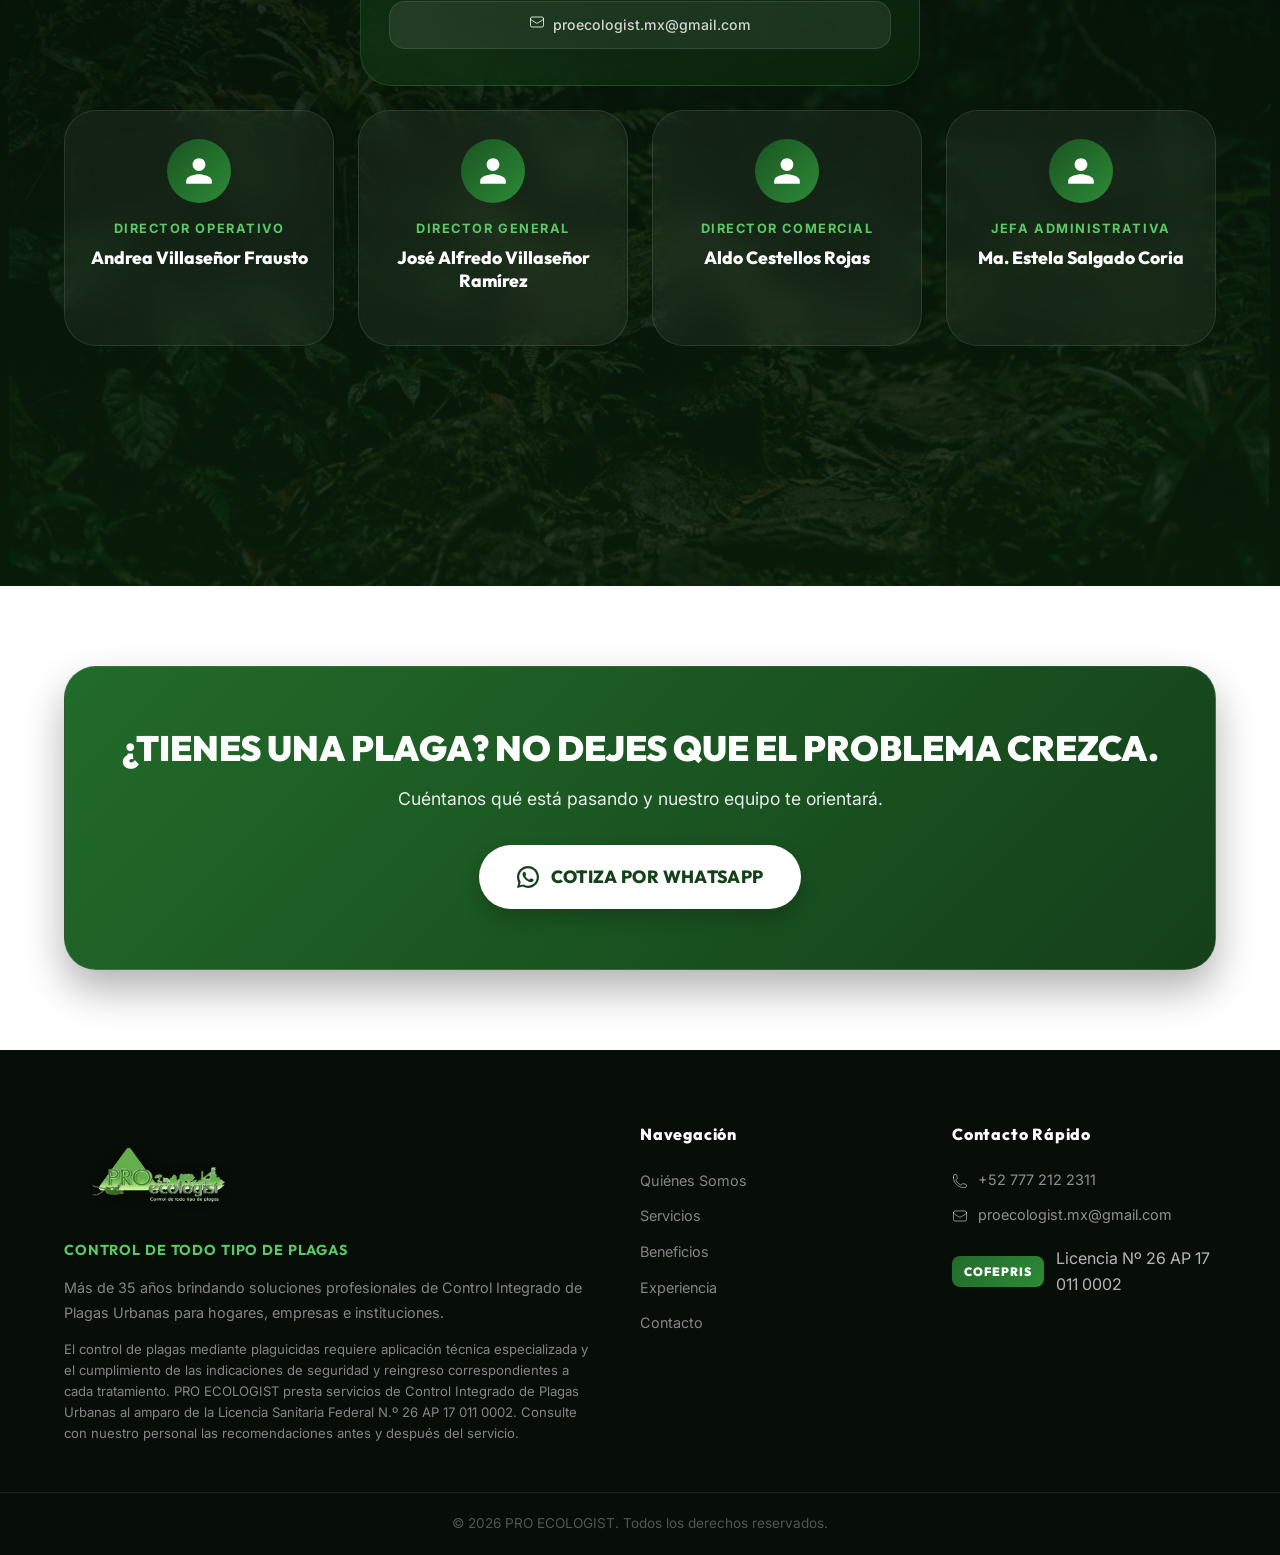
==== commit e8cf91e0: "cambios totales 12.0" ====
--- a/index.html
+++ b/index.html
@@ -81,7 +81,7 @@
         <img src="logo.png" alt="Pro Ecologist Logo" class="logo-img" id="nav-logo-img" />
       </div>
       <ul class="nav-links" id="nav-links">
-        <li><a href="#quienes-somos" id="nav-quienes">Quiénes Somos</a></li>
+        <li><a href="#quienes-somos" id="nav-quienes">¿Quiénes Somos?</a></li>
         <li><a href="#servicios" id="nav-servicios">Servicios</a></li>
         <li><a href="#beneficios" id="nav-beneficios">Beneficios</a></li>
         <li><a href="#experiencia" id="nav-experiencia">Experiencia</a></li>
--- a/styles.css
+++ b/styles.css
@@ -184,6 +184,12 @@
   gap: 16px;
 }
 
+.nav-logo {
+  flex: 1;
+  display: flex;
+  justify-content: flex-start;
+}
+
 .logo-img {
   height: 95px;
   width: auto;
@@ -266,8 +272,10 @@
 
 /* ---- Navbar social icons ---- */
 .nav-right {
-  display: flex;
-  align-items: center;
+  flex: 1;
+  display: flex;
+  align-items: center;
+  justify-content: flex-end;
   gap: 10px;
 }
 
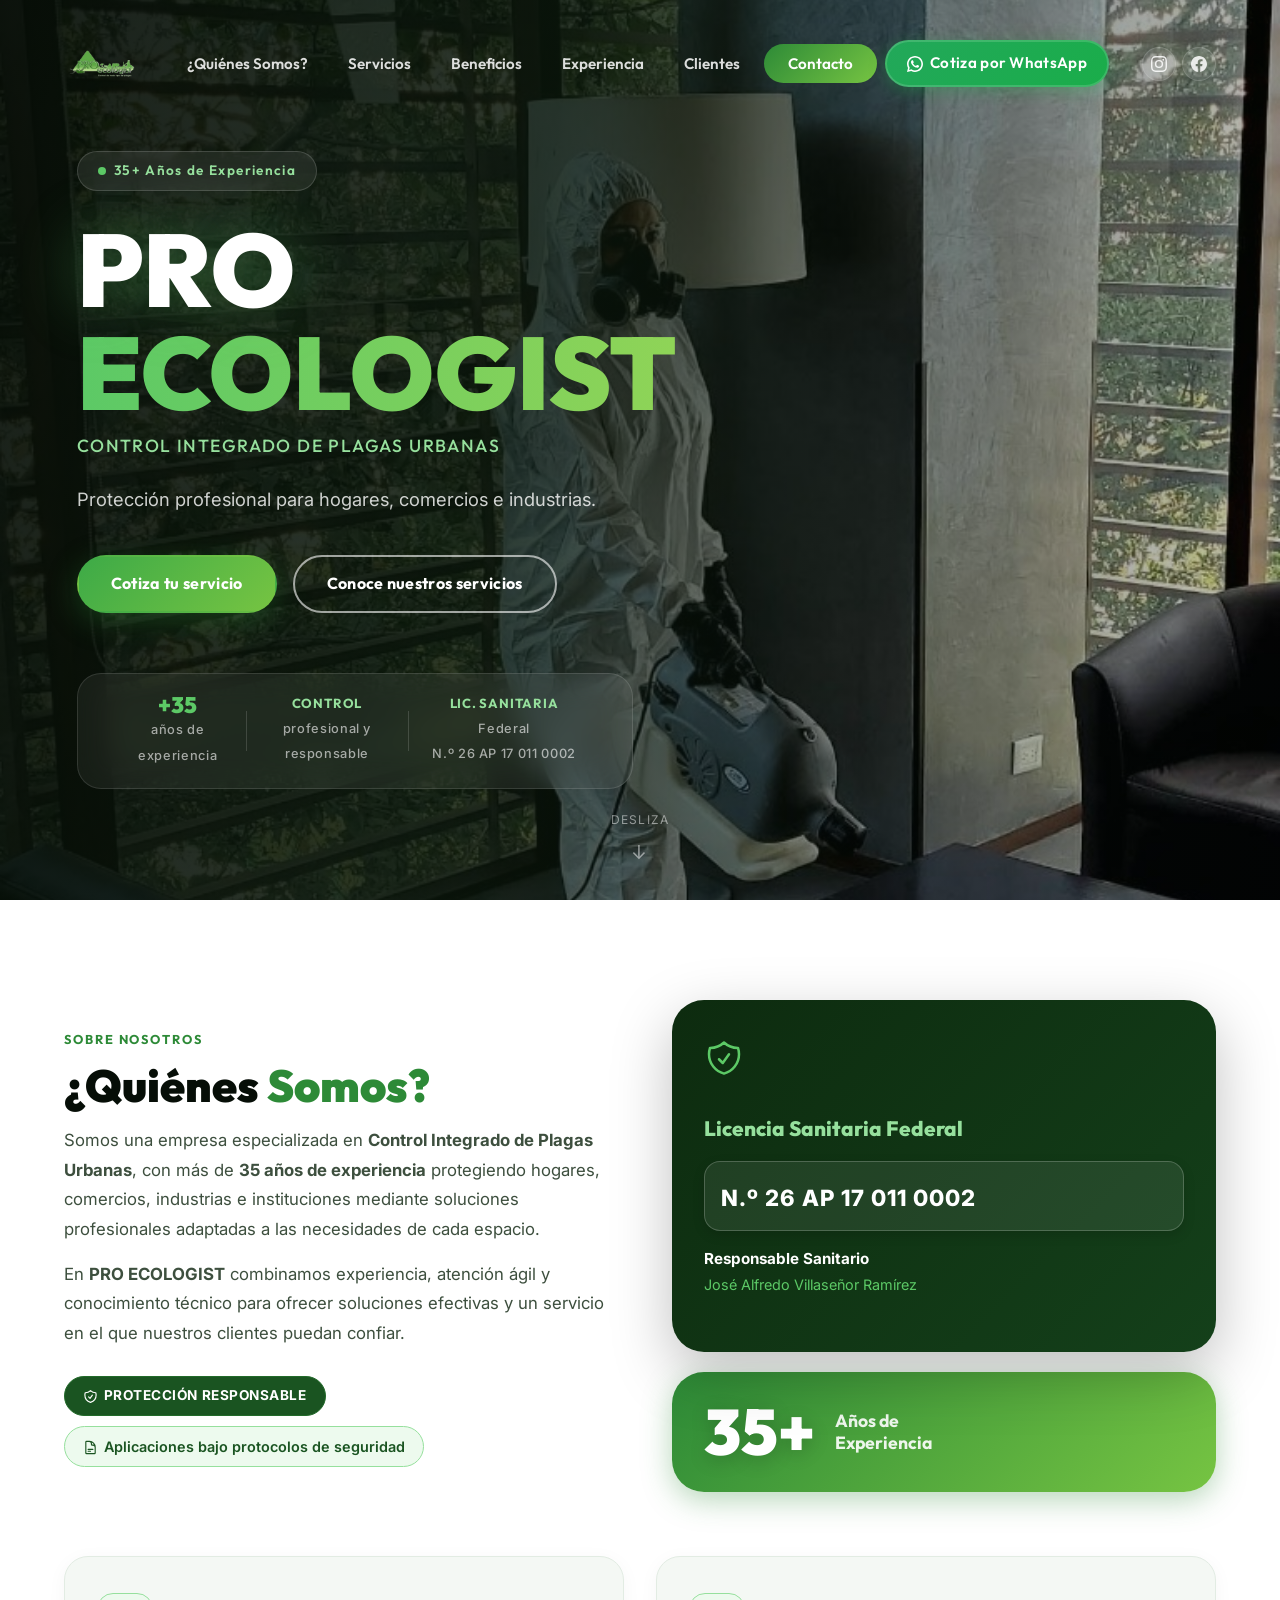
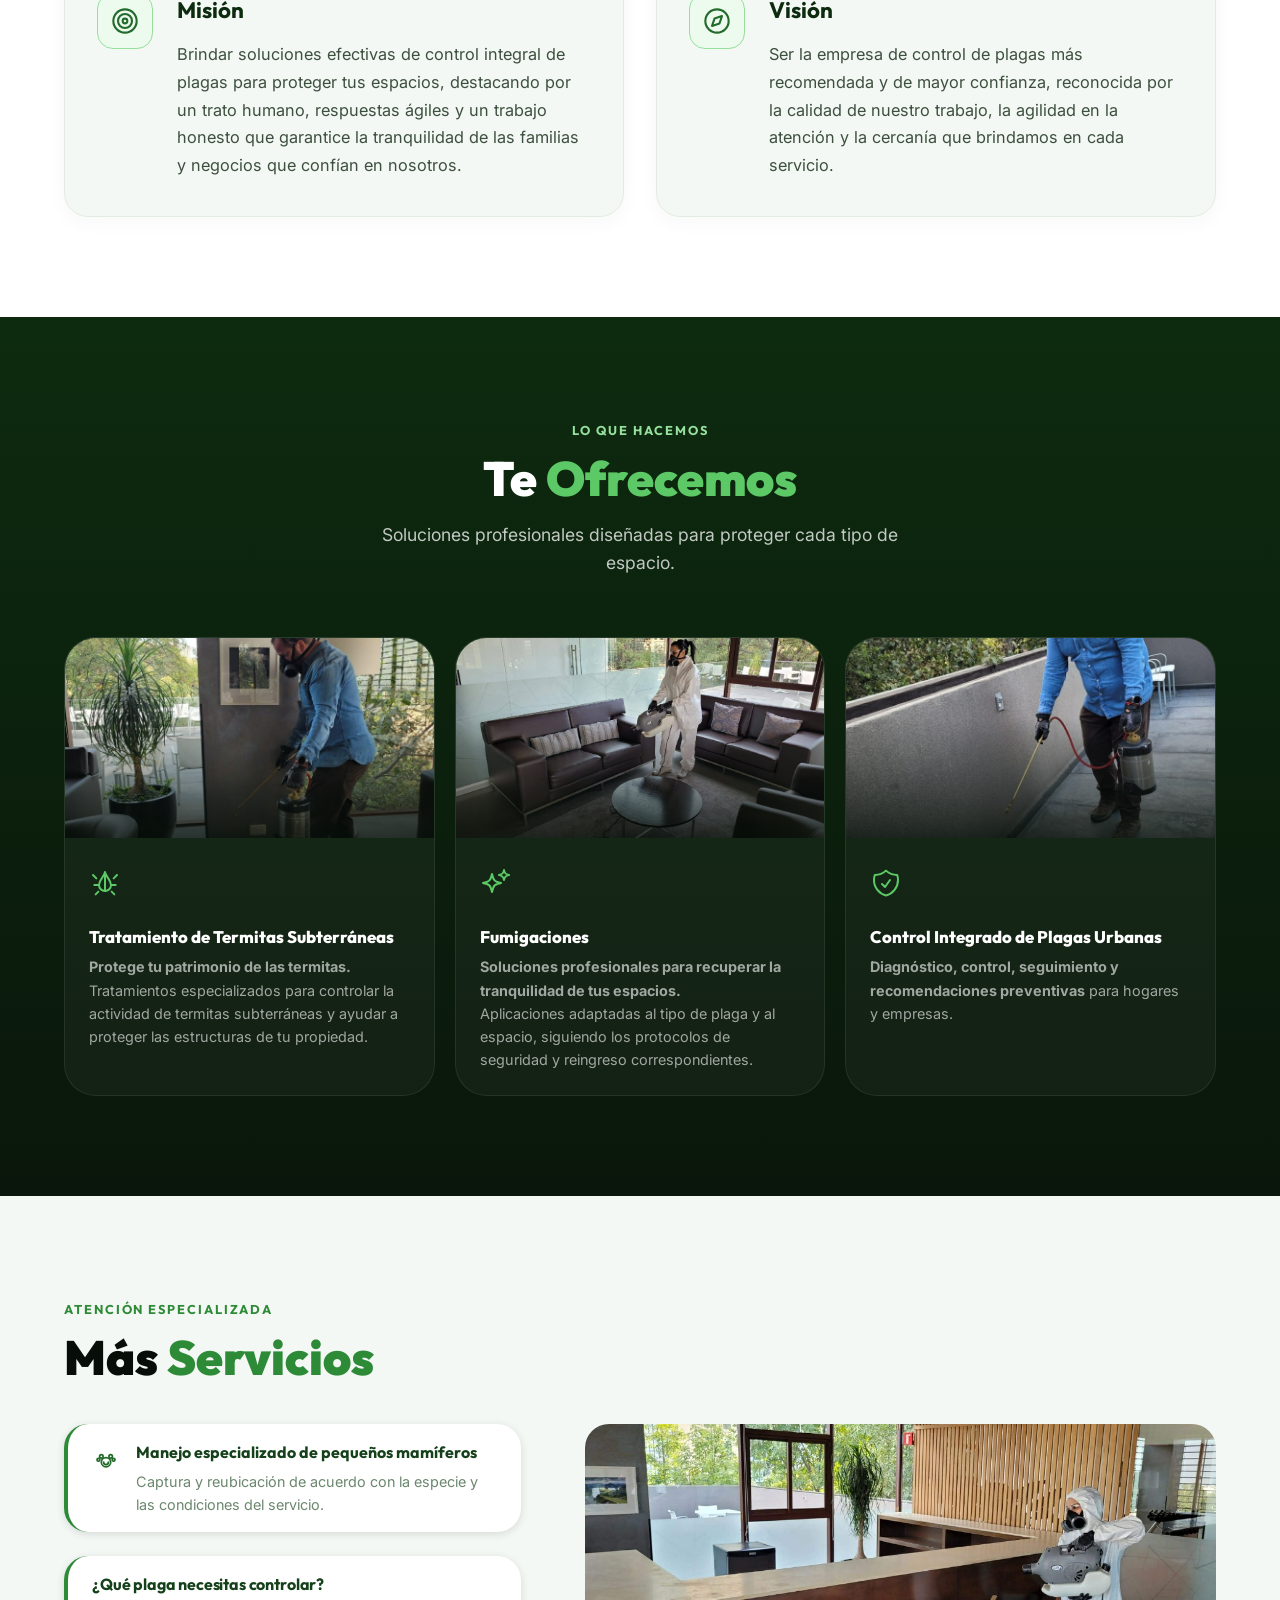
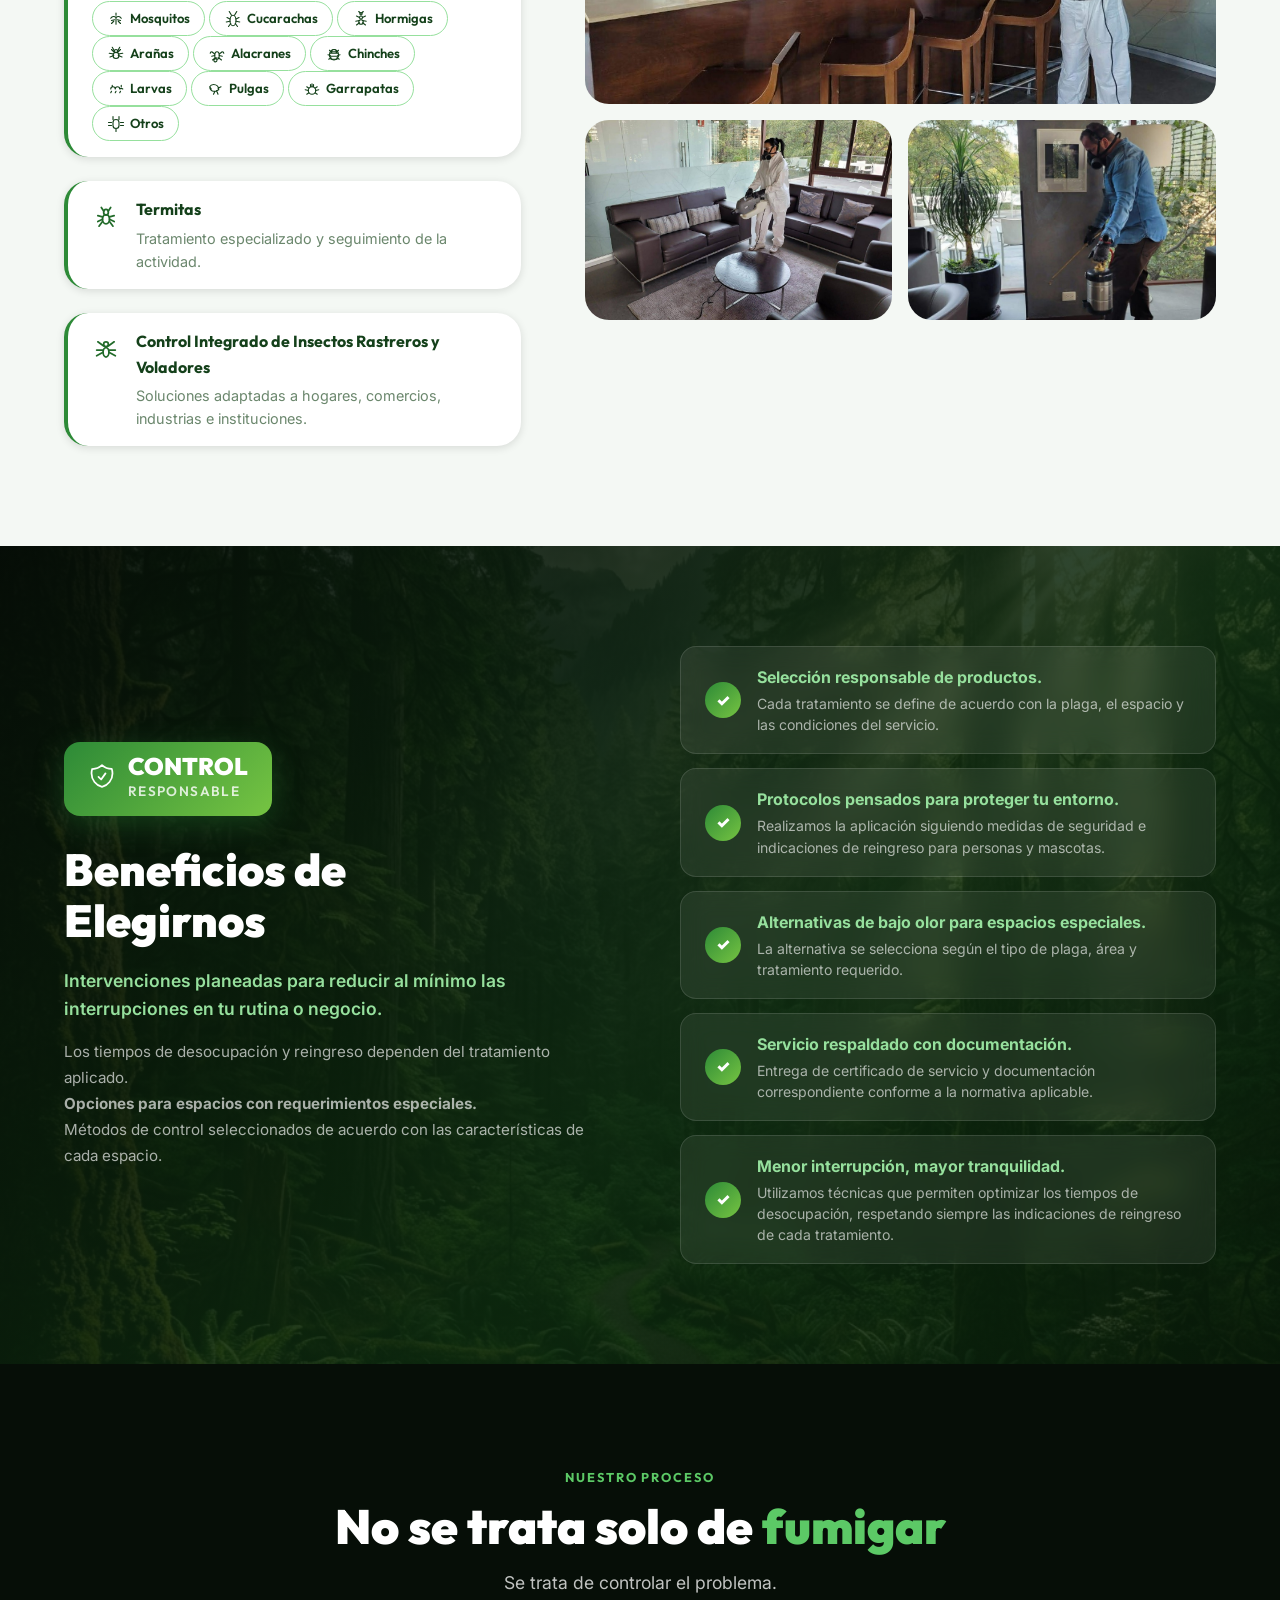
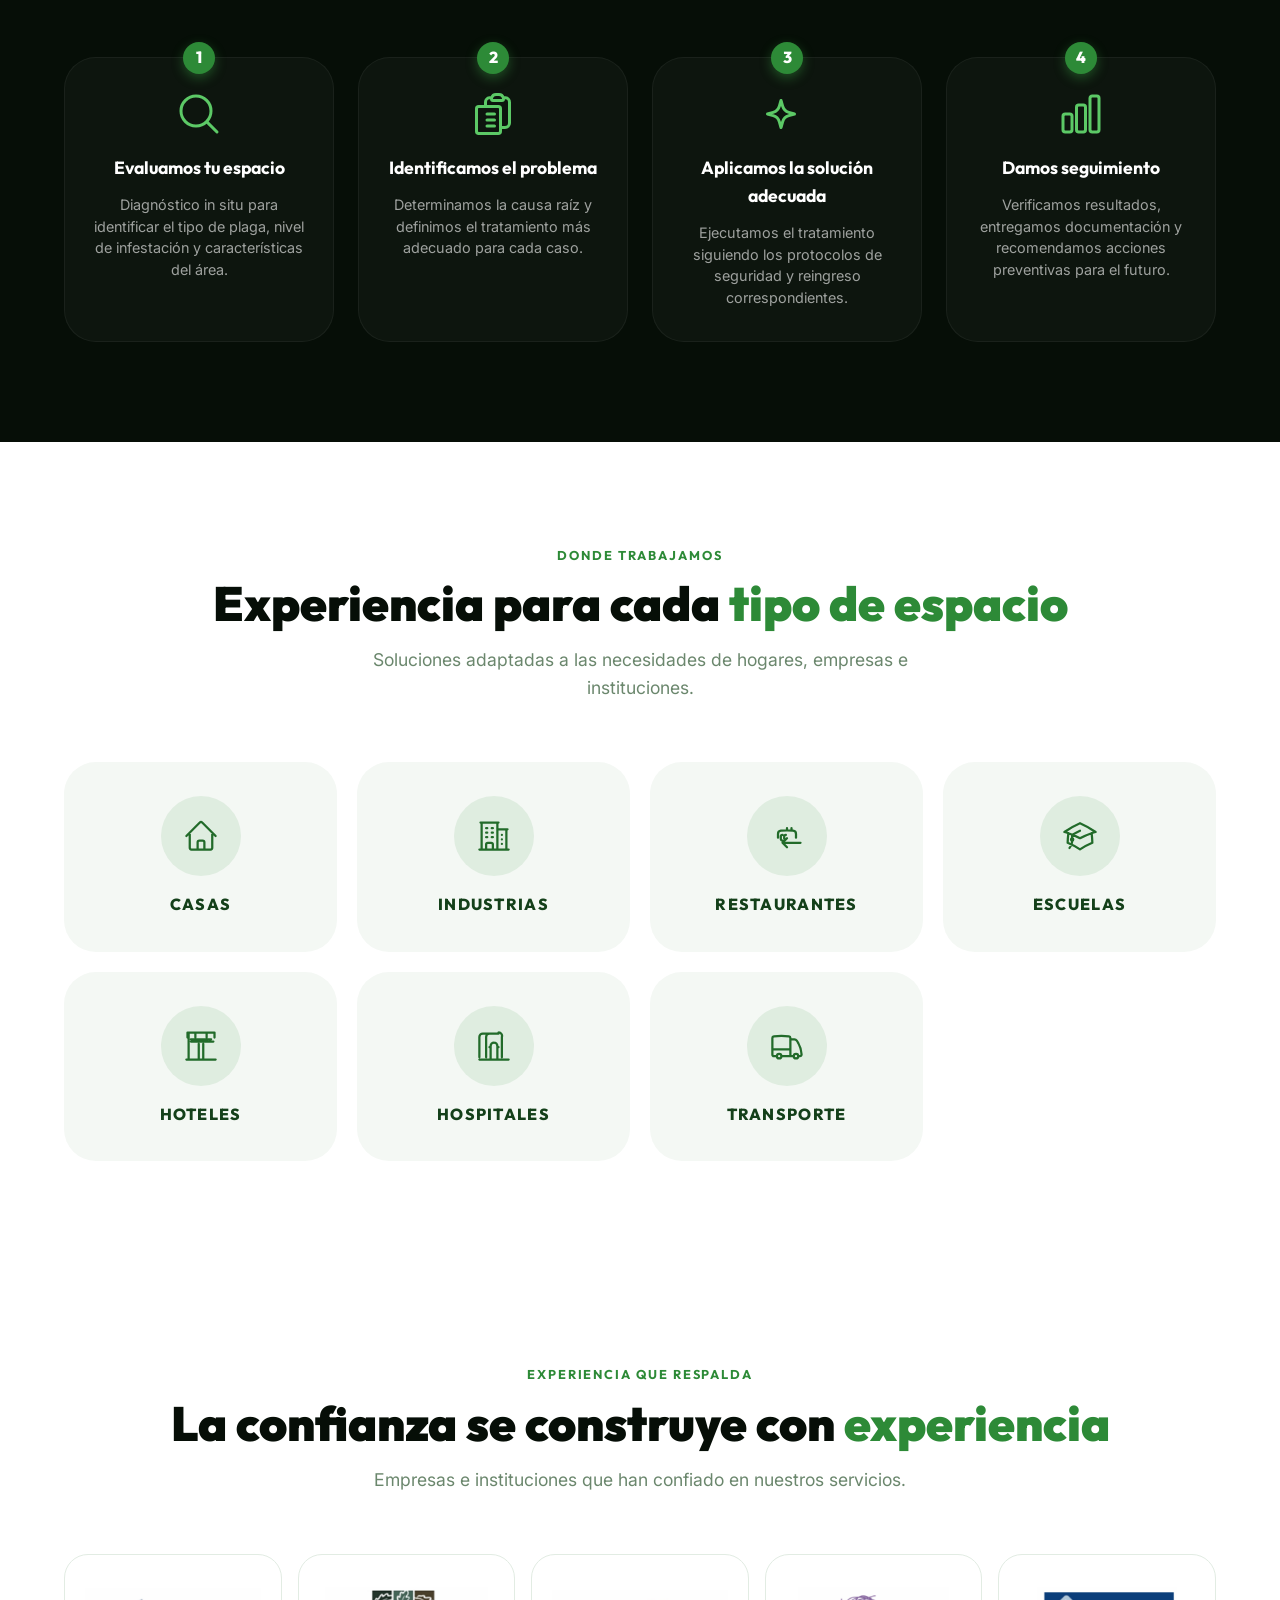
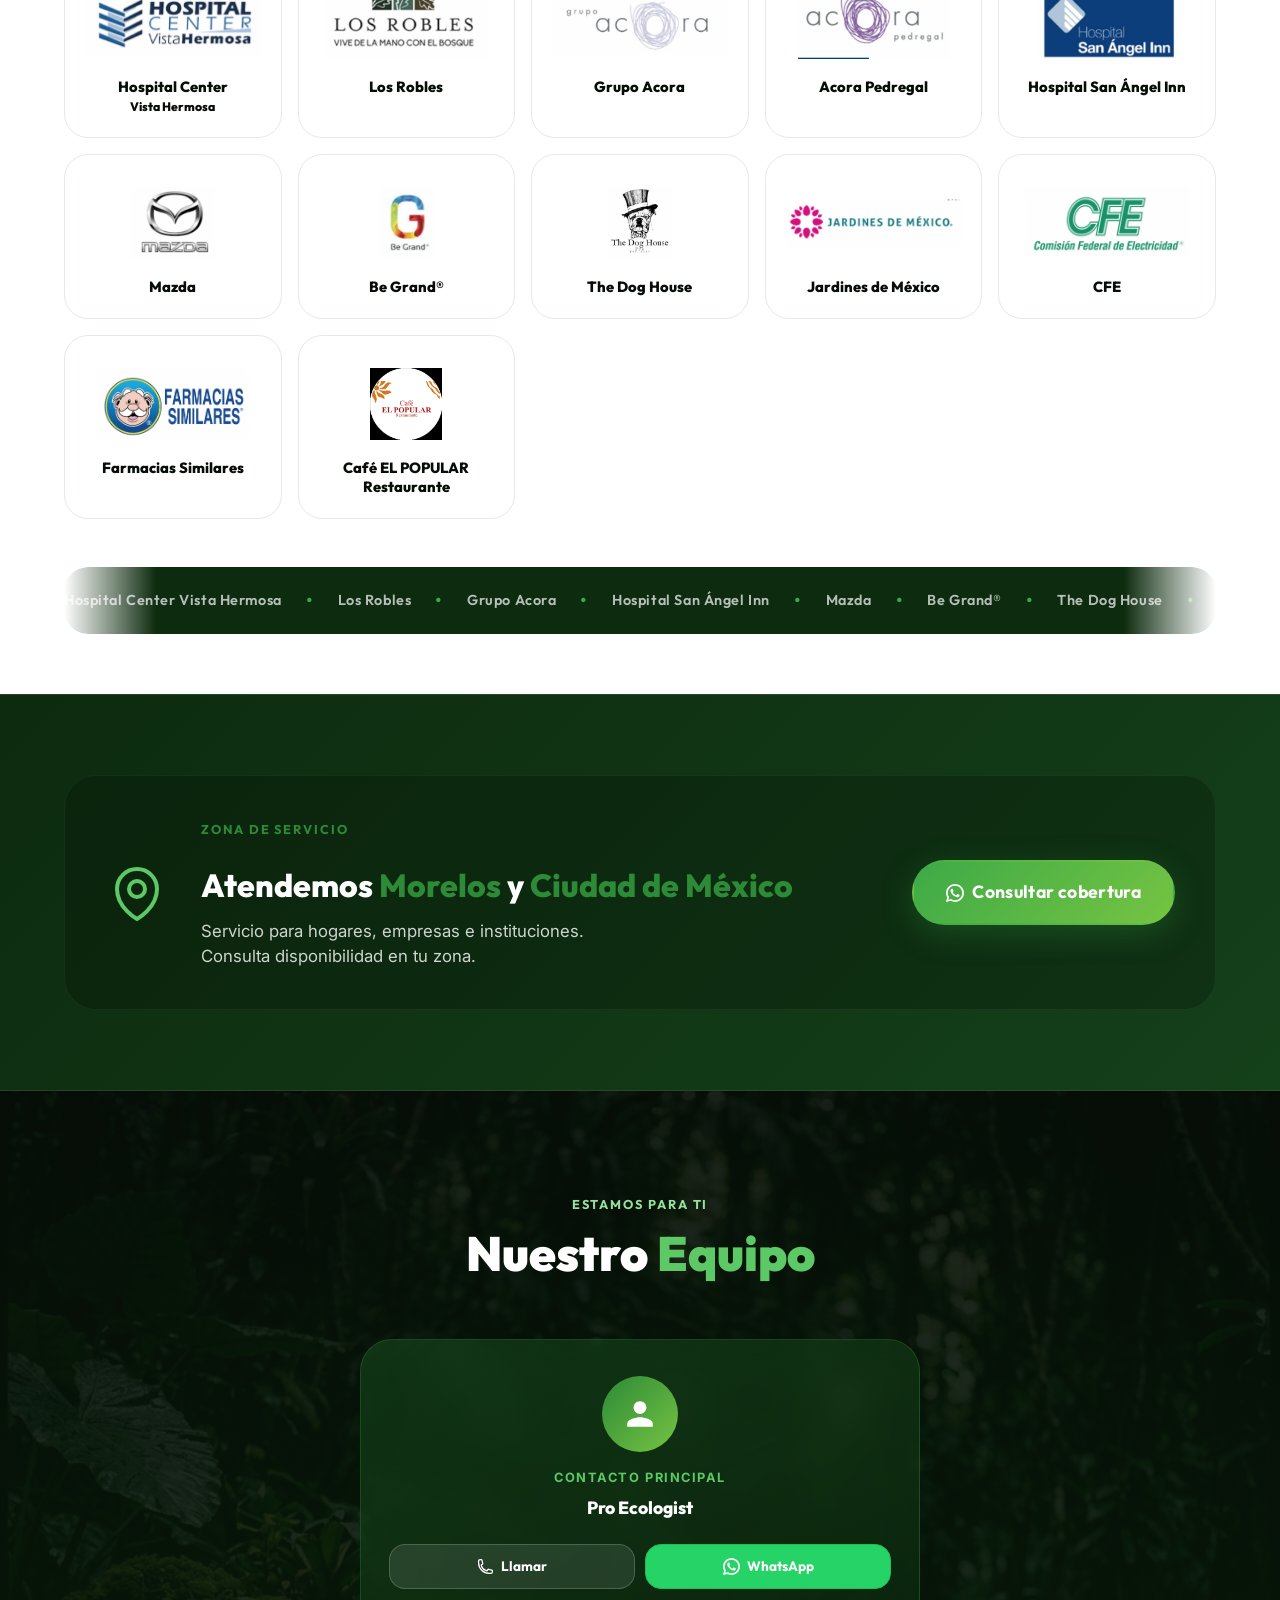
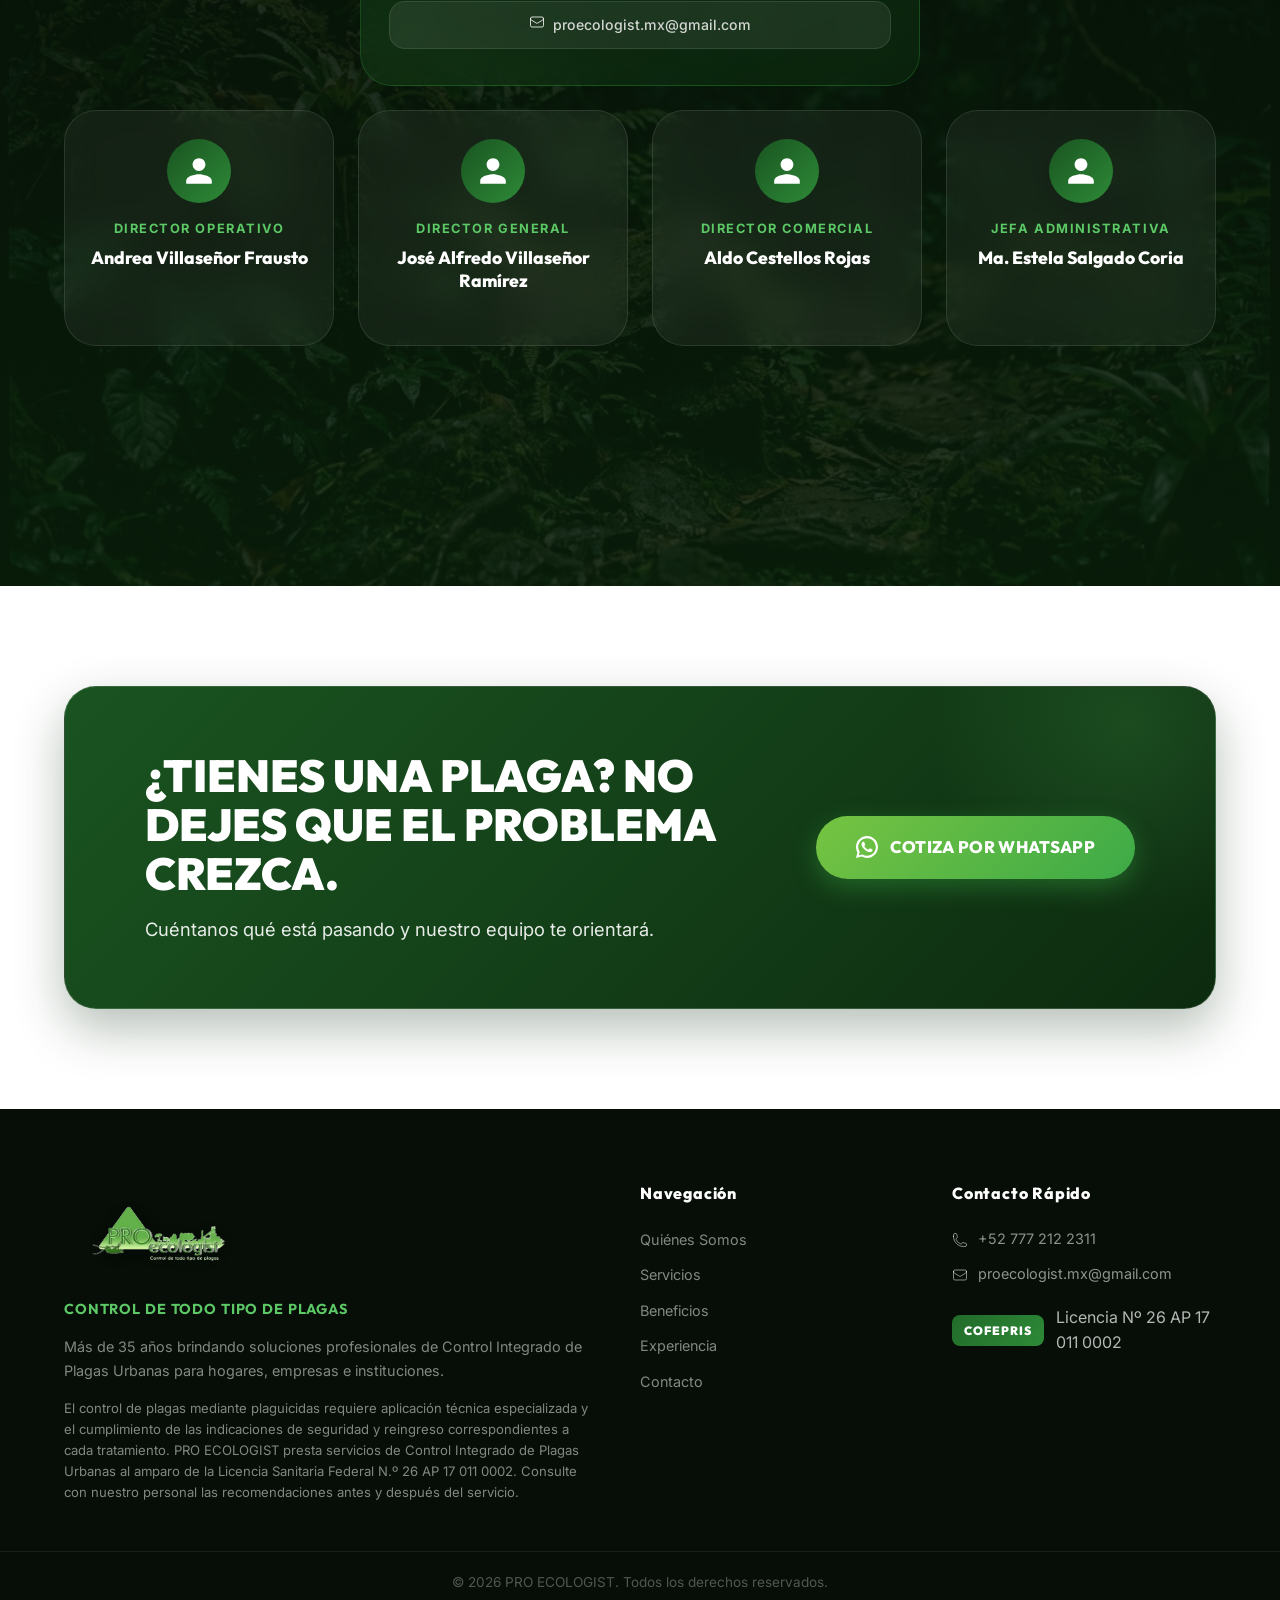
==== commit 52a2ad39: "cambios totales 13.0" ====
--- a/index.html
+++ b/index.html
@@ -957,8 +957,10 @@
   <section class="section pre-footer-cta" id="pre-footer-cta">
     <div class="container">
       <div class="cta-inner" id="cta-inner">
-        <h2 class="cta-title">¿TIENES UNA PLAGA? NO DEJES QUE EL PROBLEMA CREZCA.</h2>
-        <p class="cta-desc">Cuéntanos qué está pasando y nuestro equipo te orientará.</p>
+        <div class="cta-content">
+          <h2 class="cta-title">¿TIENES UNA PLAGA? NO DEJES QUE EL PROBLEMA CREZCA.</h2>
+          <p class="cta-desc">Cuéntanos qué está pasando y nuestro equipo te orientará.</p>
+        </div>
         <a href="https://wa.me/527772122311?text=Hola%2C%20me%20gustar%C3%ADa%20recibir%20informaci%C3%B3n%20para%20controlar%20una%20plaga."
           target="_blank" rel="noopener" class="btn btn-primary btn-lg cta-btn">
           <svg viewBox="0 0 24 24" fill="currentColor" width="22" height="22">
--- a/styles.css
+++ b/styles.css
@@ -1591,49 +1591,75 @@
    PRE-FOOTER CTA
    ============================================= */
 .pre-footer-cta {
-  padding: 80px 0;
-  background: var(--gray-900);
+  padding: 100px 0;
+  background: var(--white); /* Match page aesthetic rather than dark */
 }
 .cta-inner {
-  background: linear-gradient(135deg, var(--green-600) 0%, var(--green-800) 100%);
+  background: linear-gradient(135deg, var(--green-700) 0%, var(--green-900) 100%);
   border-radius: var(--radius-xl);
-  padding: 60px 40px;
-  text-align: center;
+  padding: 64px 80px;
+  display: flex;
+  align-items: center;
+  justify-content: space-between;
+  gap: 48px;
+  text-align: left;
   position: relative;
   overflow: hidden;
-  box-shadow: 0 20px 40px rgba(0,0,0,0.3);
-  border: 1px solid rgba(255,255,255,0.1);
+  box-shadow: 0 20px 50px rgba(13,43,15,0.3);
+  border: 1px solid rgba(255,255,255,0.15);
+}
+/* Optional subtle background element */
+.cta-inner::before {
+  content: '';
+  position: absolute;
+  top: -50%;
+  right: -10%;
+  width: 400px;
+  height: 400px;
+  background: radial-gradient(circle, rgba(92,201,102,0.15) 0%, transparent 70%);
+  pointer-events: none;
+}
+.cta-content {
+  flex: 1;
+  position: relative;
+  z-index: 1;
 }
 .cta-title {
   font-family: var(--font-main);
-  font-size: 2.2rem;
+  font-size: clamp(2rem, 3.5vw, 2.8rem);
   font-weight: 900;
   color: var(--white);
   margin-bottom: 16px;
-  line-height: 1.2;
+  line-height: 1.1;
+  text-transform: uppercase;
 }
 .cta-desc {
-  font-size: 1.1rem;
+  font-size: 1.15rem;
   color: rgba(255,255,255,0.9);
-  margin-bottom: 32px;
+  margin-bottom: 0;
 }
 .cta-btn {
+  flex-shrink: 0;
+  position: relative;
+  z-index: 1;
   display: inline-flex;
   align-items: center;
   gap: 12px;
-  background: var(--white);
-  color: var(--green-800);
-  padding: 16px 36px;
-  font-size: 1.1rem;
+  background: linear-gradient(135deg, var(--lime-500), var(--green-400));
+  color: var(--white);
+  padding: 18px 40px;
+  font-size: 1.05rem;
+  font-family: var(--font-main);
   font-weight: 800;
   border-radius: var(--radius-full);
   transition: var(--transition);
-  box-shadow: 0 10px 20px rgba(0,0,0,0.2);
+  box-shadow: 0 8px 24px rgba(61,170,71,0.4);
+  border: none;
 }
 .cta-btn:hover {
-  background: var(--green-50);
-  transform: translateY(-3px);
-  box-shadow: 0 15px 30px rgba(0,0,0,0.3);
+  transform: translateY(-4px) scale(1.02);
+  box-shadow: 0 12px 32px rgba(61,170,71,0.6);
+  color: var(--white);
 }
 
 /* =============================================
@@ -2026,6 +2052,17 @@
   .floating-cta-wa .floating-text { display: none; }  /* sin texto */
   .floating-cta-wa .floating-icon svg { width: 28px; height: 28px; }
   .floating-btns { bottom: 24px; right: 20px; gap: 10px; }
+
+  /* ---- PRE-FOOTER CTA ---- */
+  .cta-inner {
+    flex-direction: column;
+    text-align: center;
+    padding: 48px 32px;
+    gap: 32px;
+  }
+  .cta-desc {
+    margin-bottom: 0;
+  }
 }
 
 /* =============================================
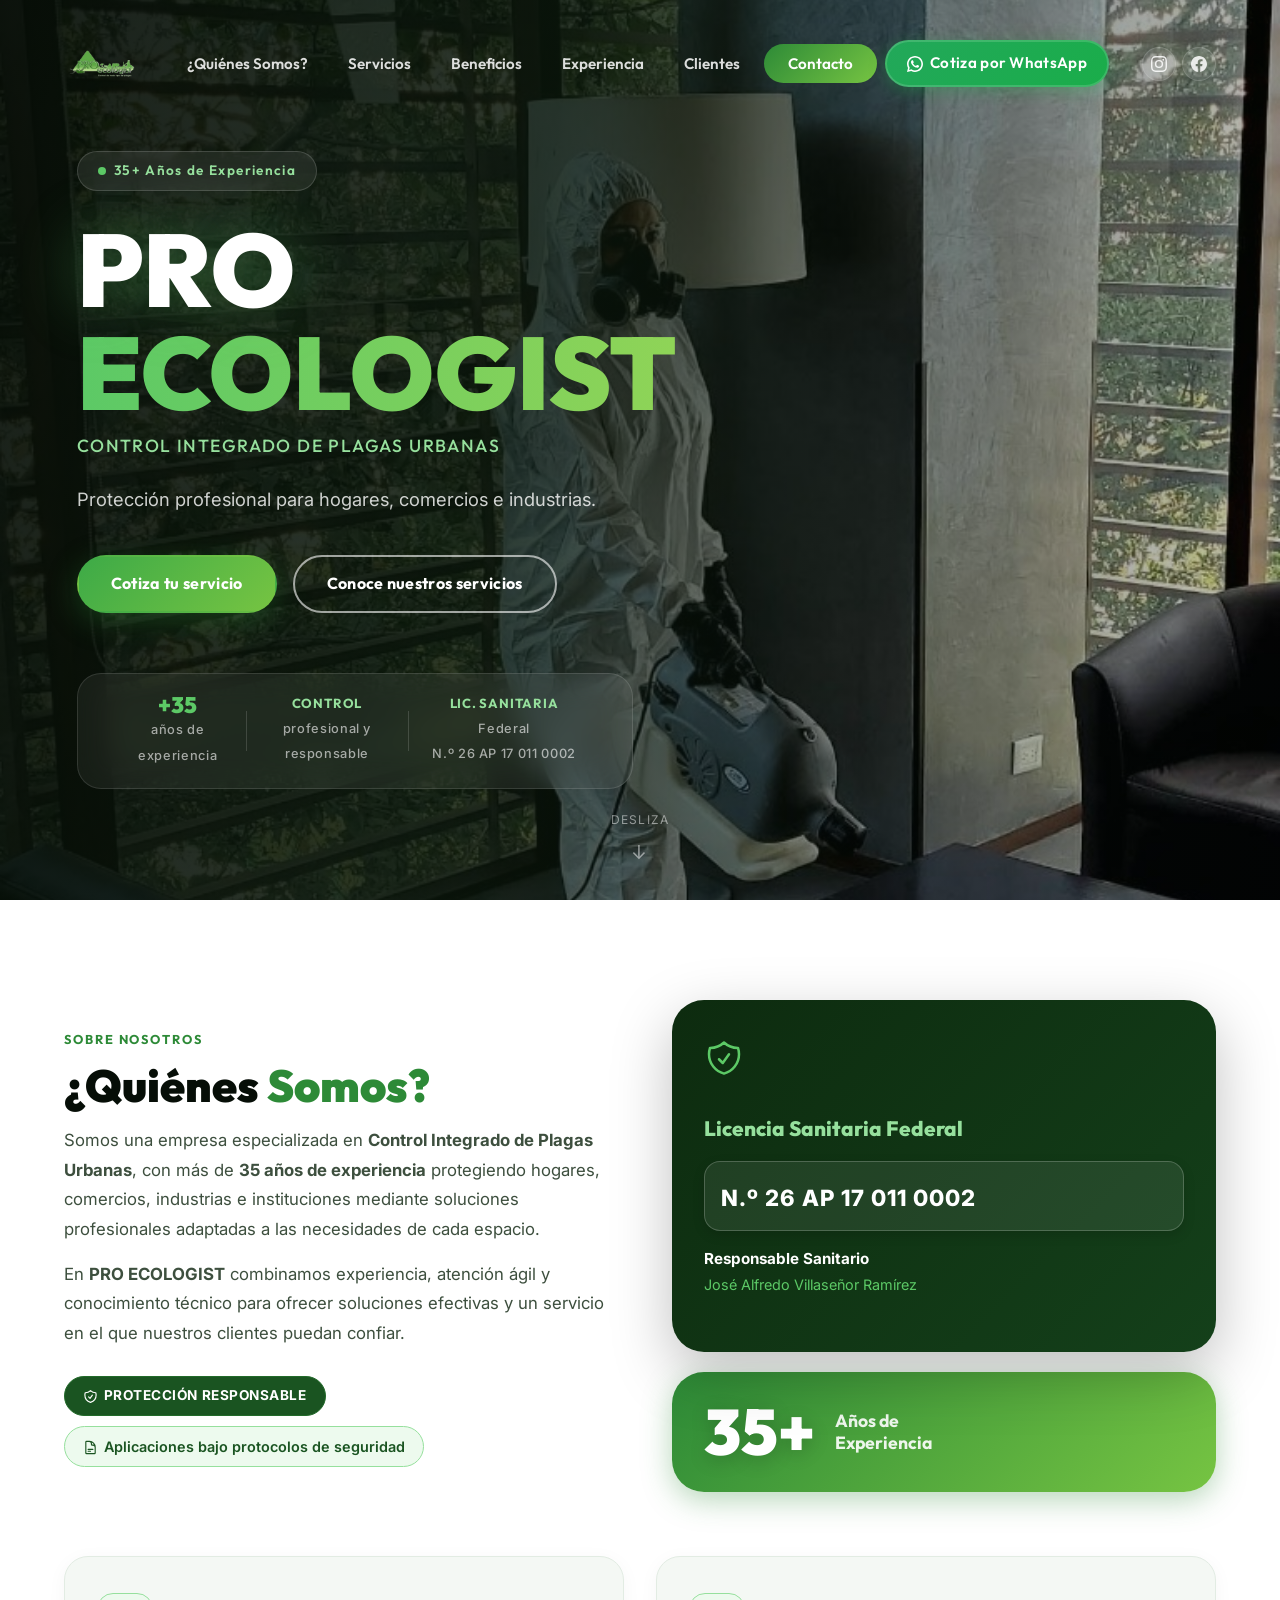
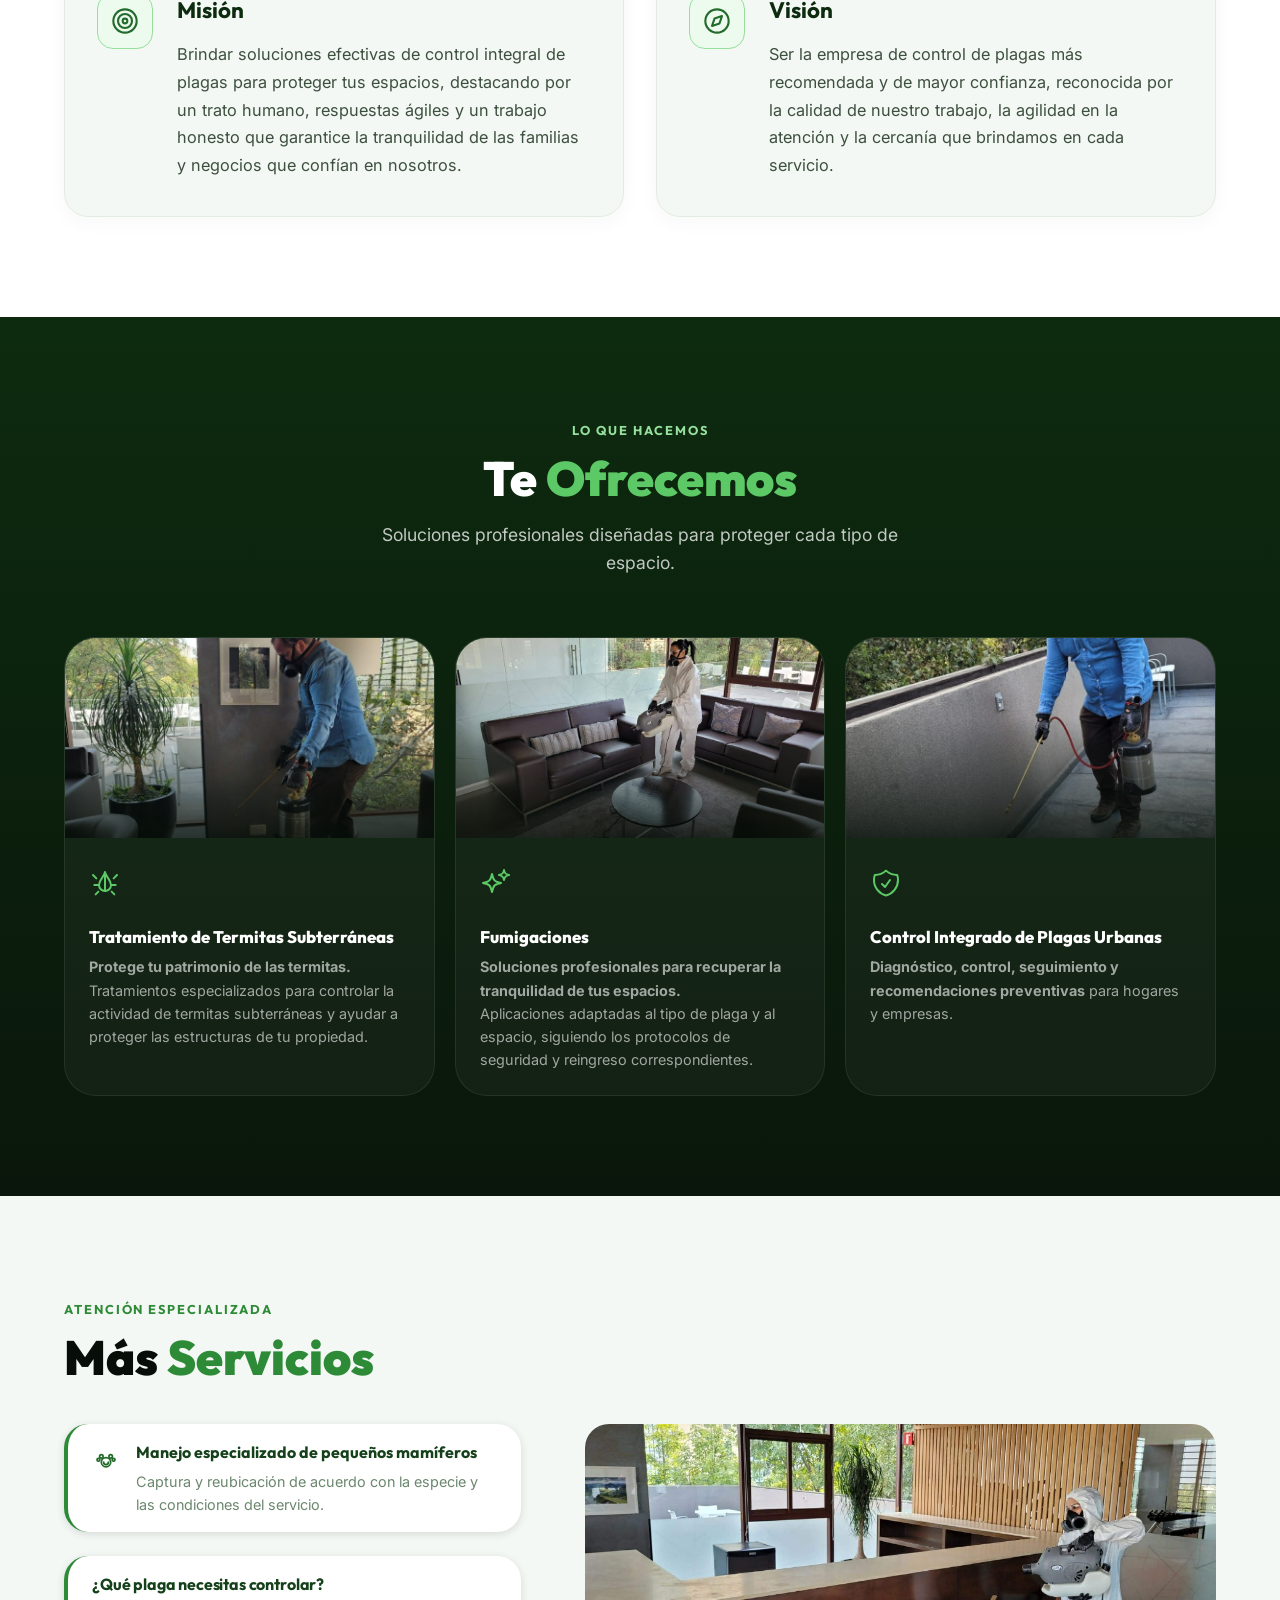
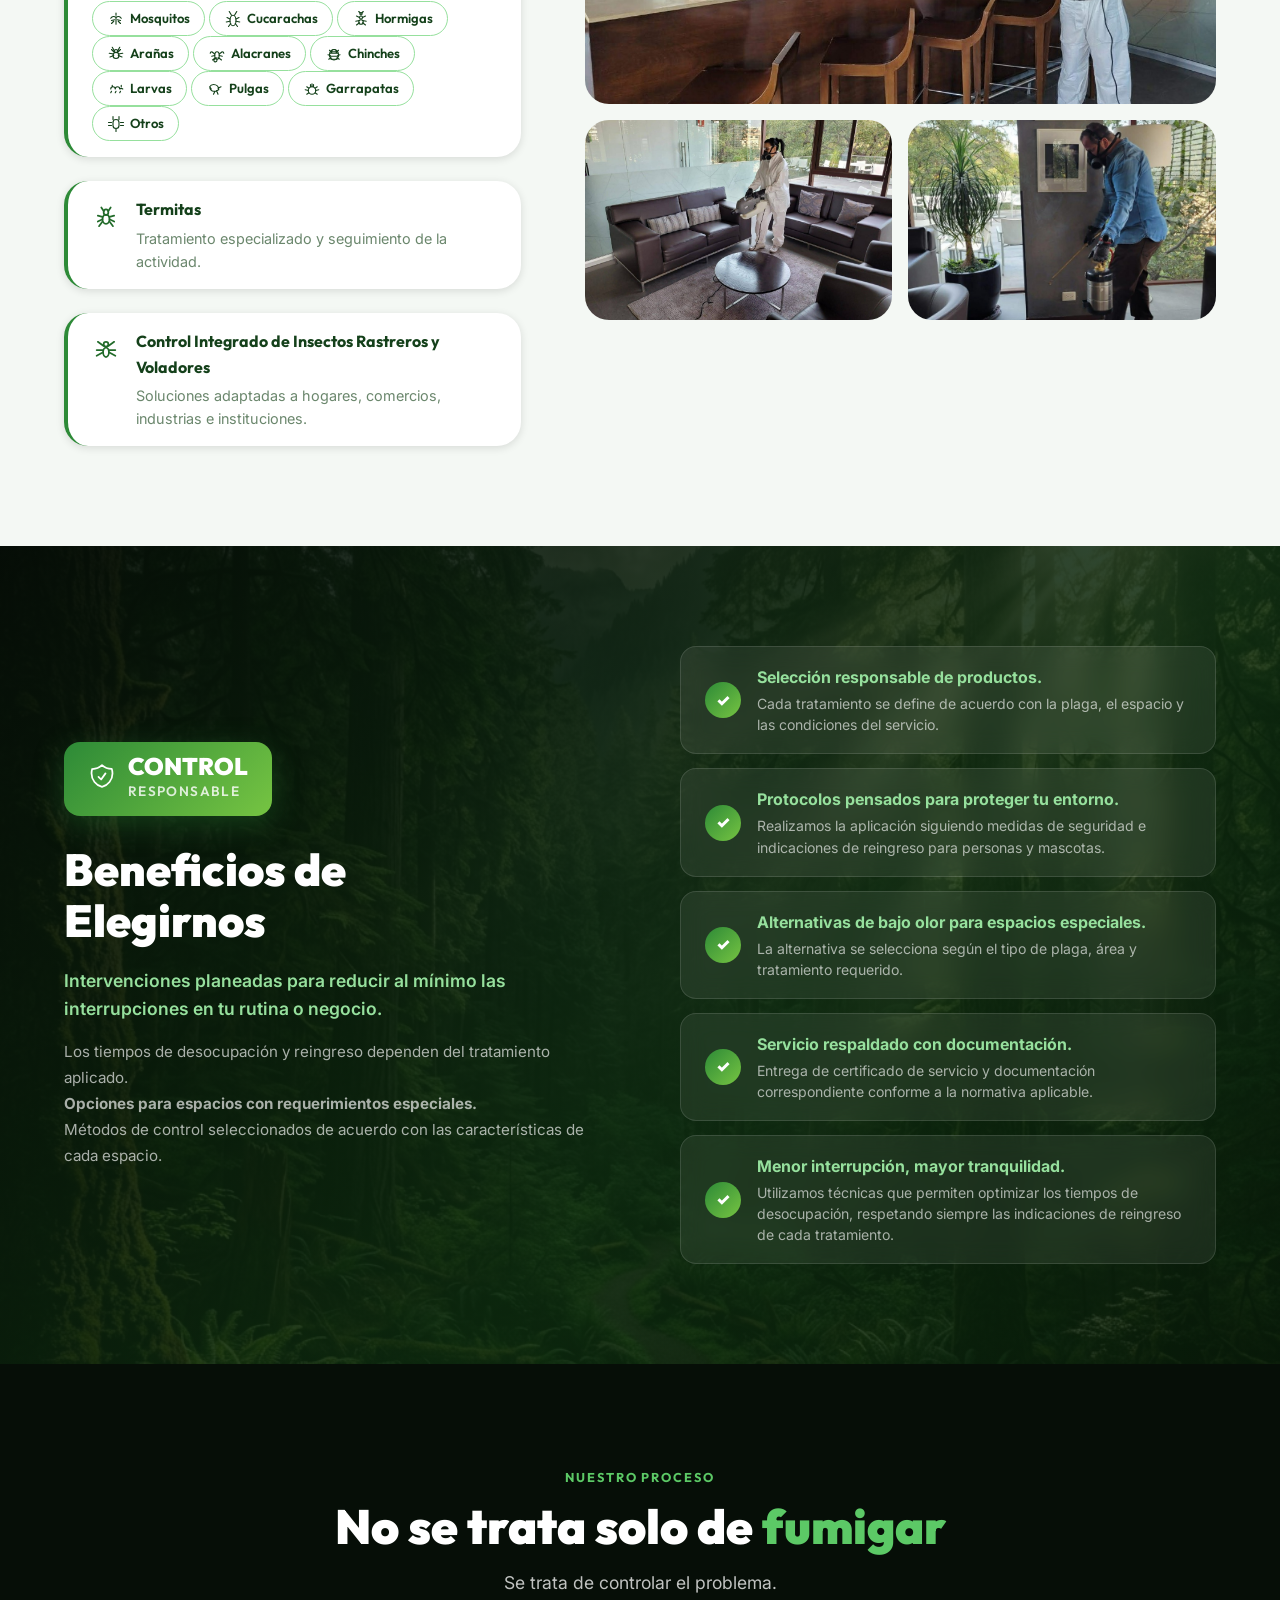
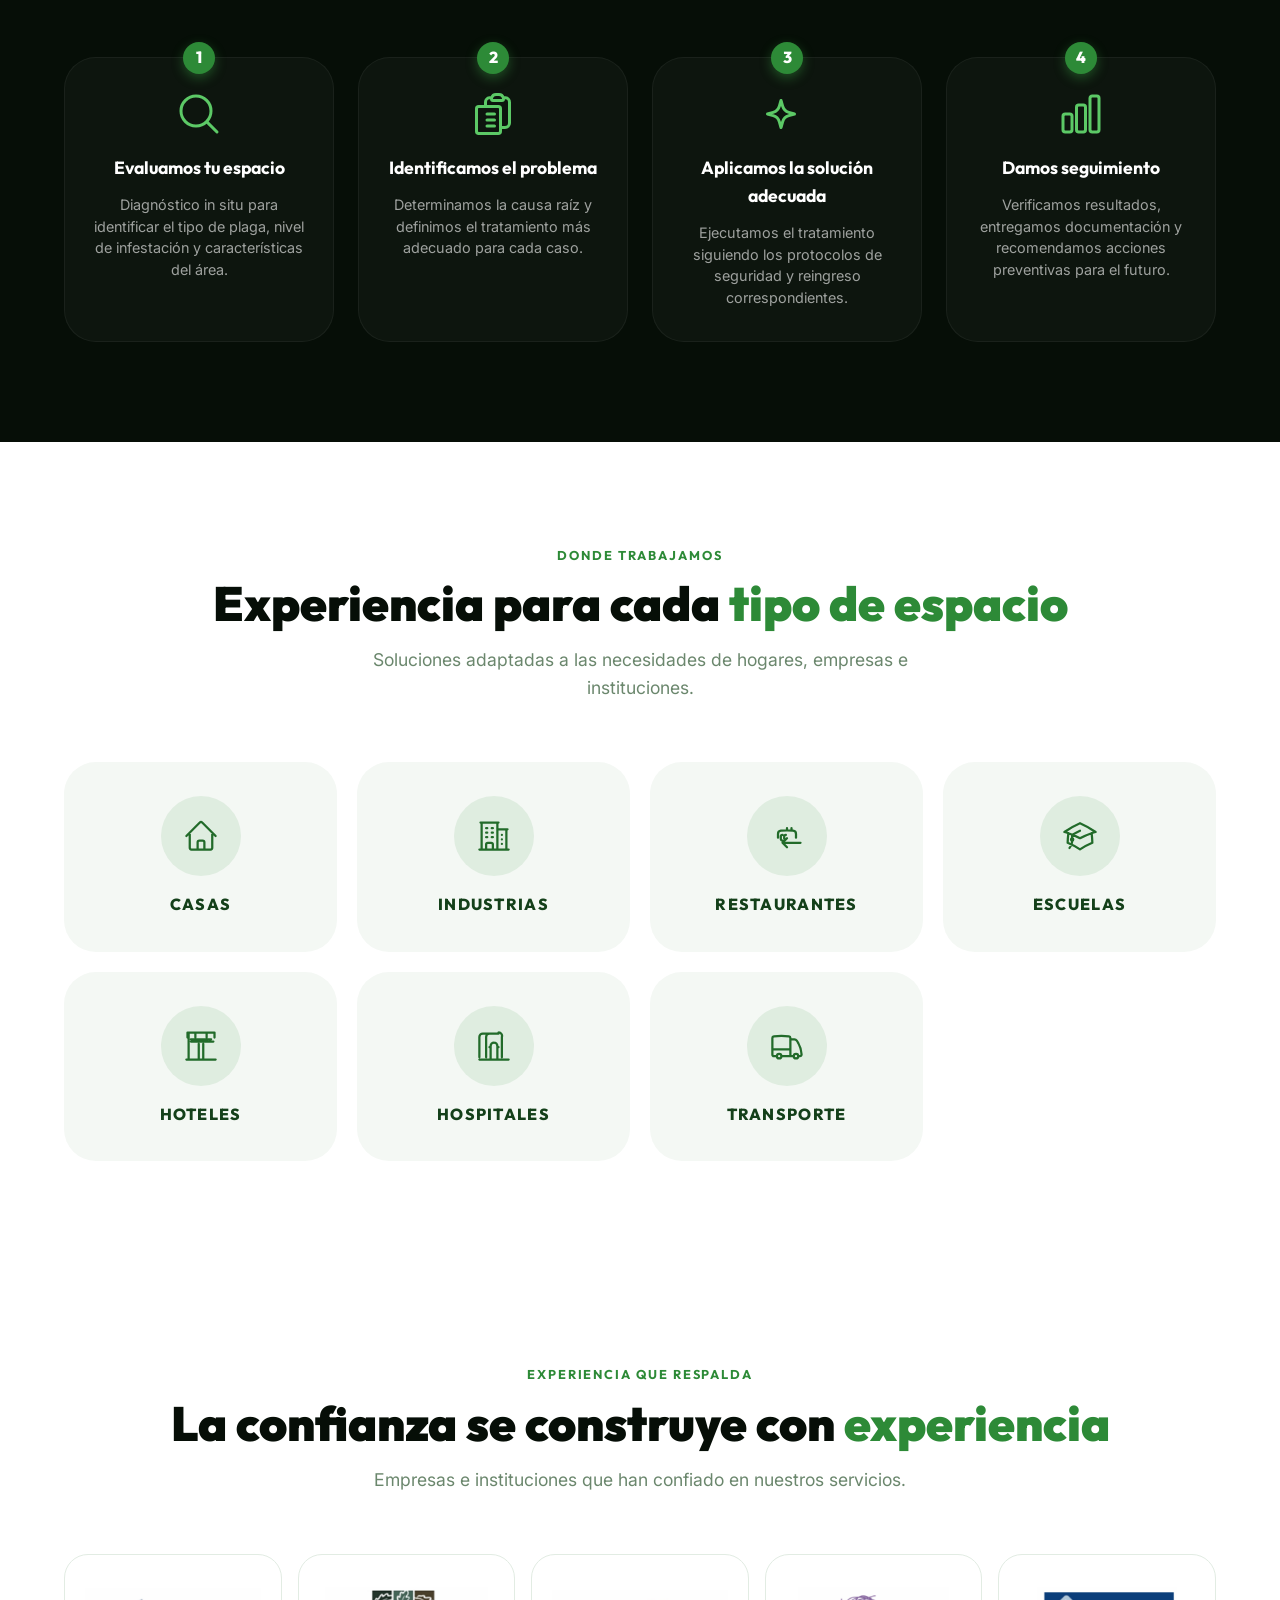
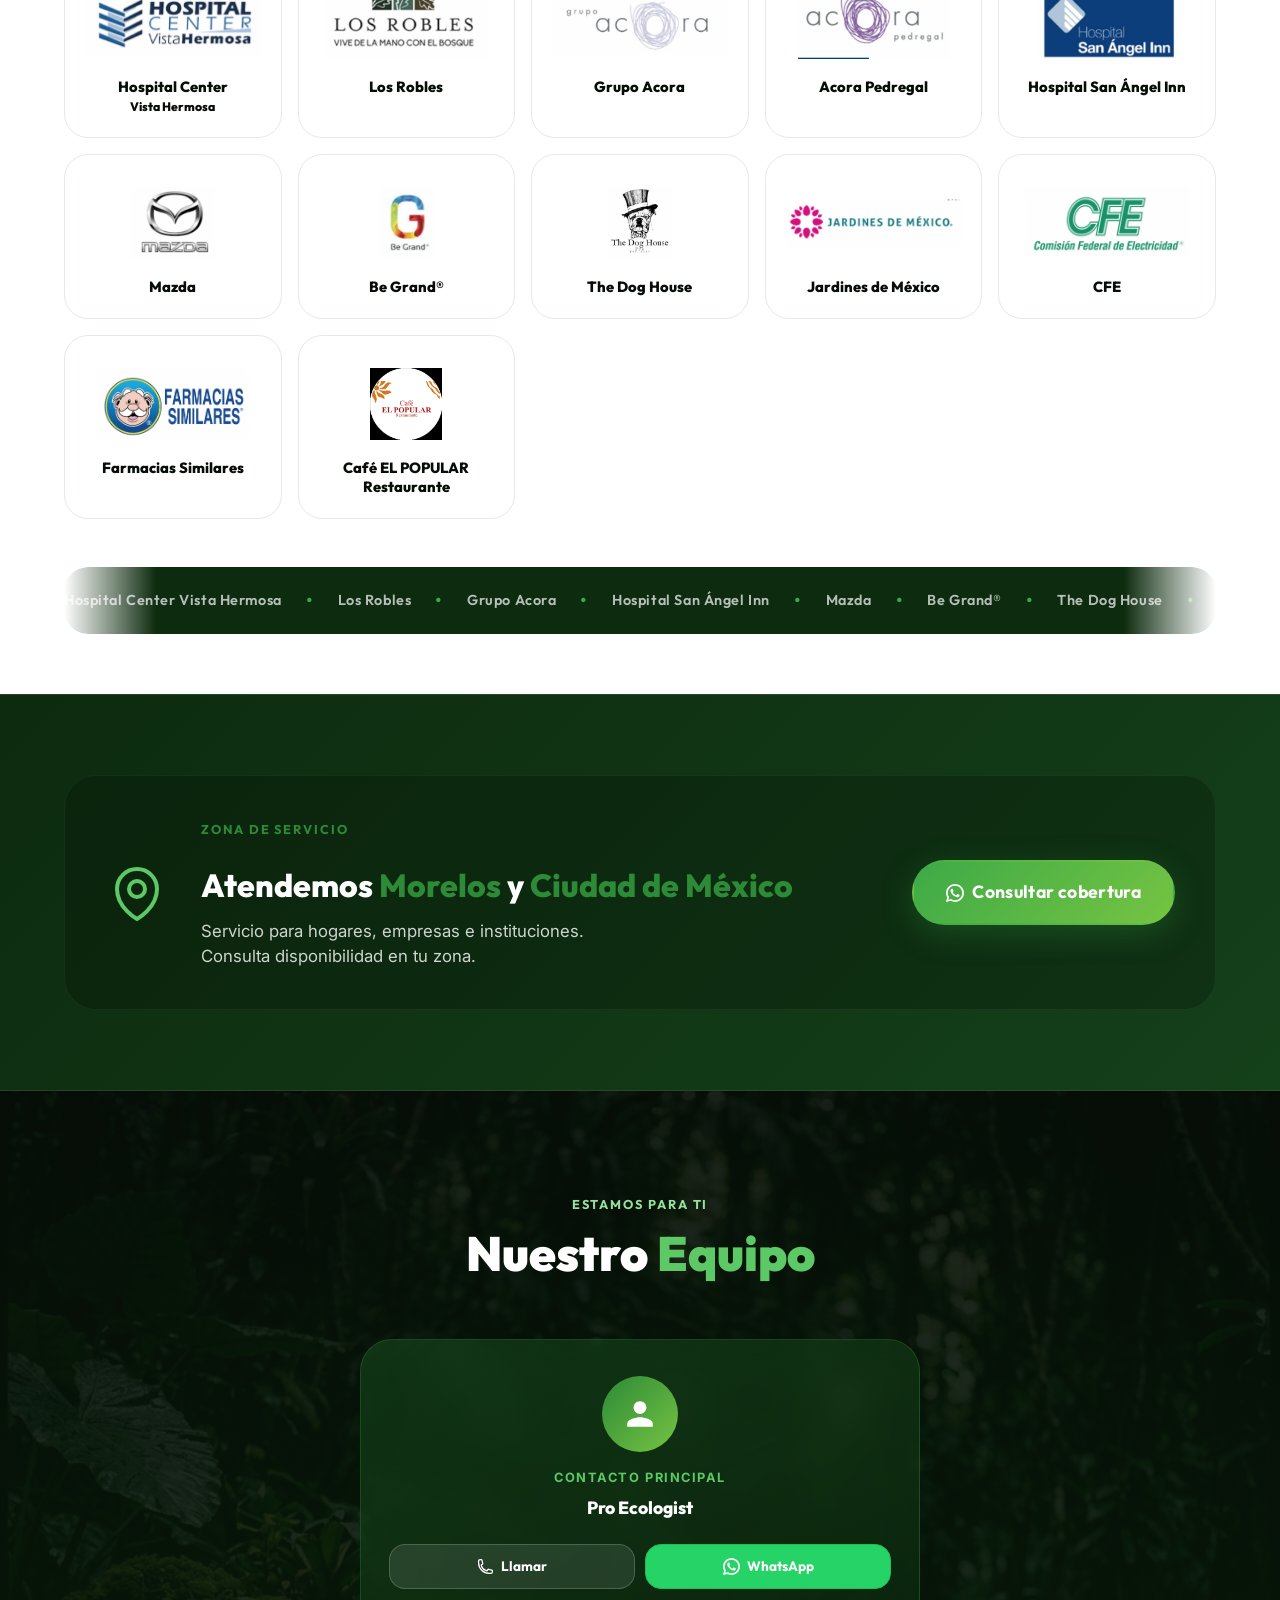
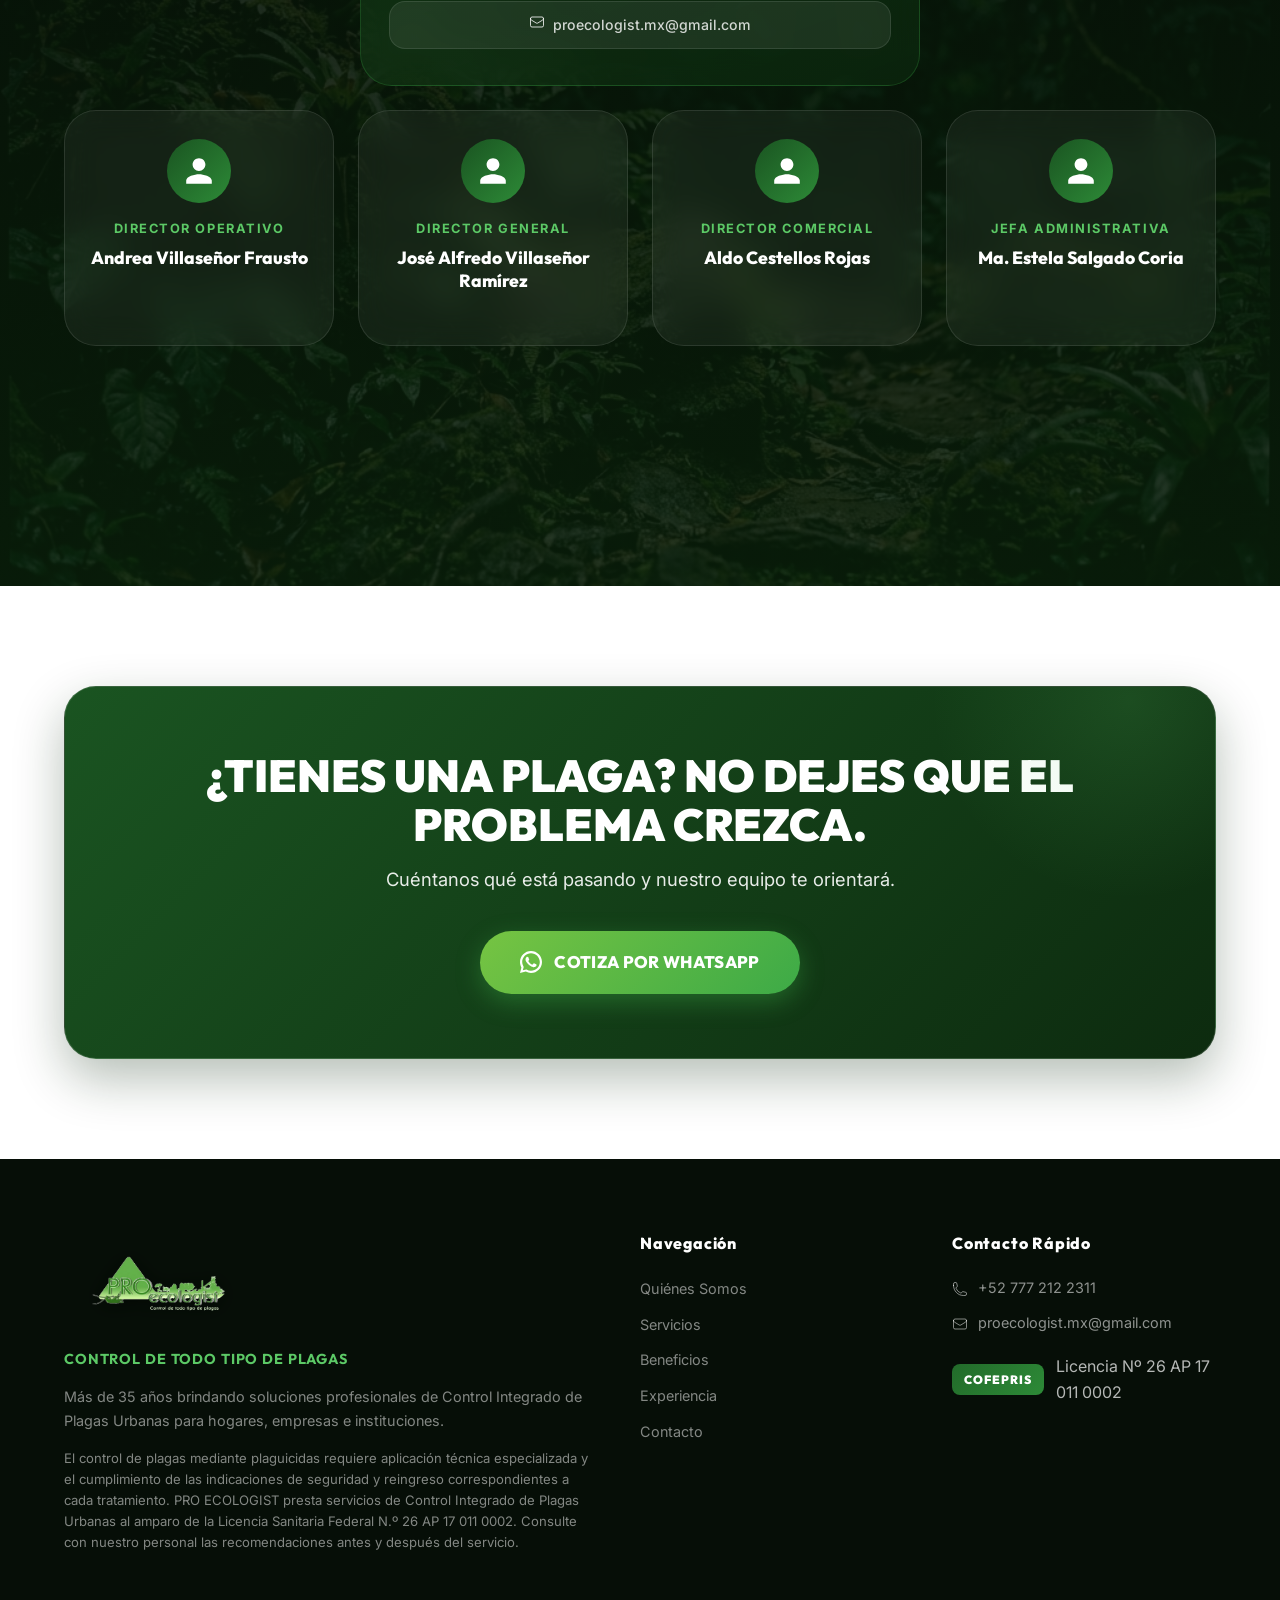
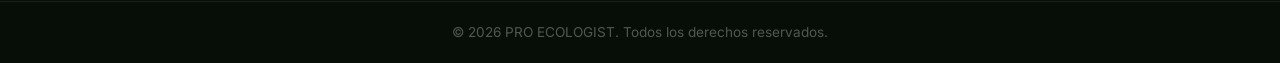
==== commit 8d128c39: "cambios totales 14.0" ====
--- a/index.html
+++ b/index.html
@@ -957,10 +957,8 @@
   <section class="section pre-footer-cta" id="pre-footer-cta">
     <div class="container">
       <div class="cta-inner" id="cta-inner">
-        <div class="cta-content">
-          <h2 class="cta-title">¿TIENES UNA PLAGA? NO DEJES QUE EL PROBLEMA CREZCA.</h2>
-          <p class="cta-desc">Cuéntanos qué está pasando y nuestro equipo te orientará.</p>
-        </div>
+        <h2 class="cta-title">¿TIENES UNA PLAGA? NO DEJES QUE EL PROBLEMA CREZCA.</h2>
+        <p class="cta-desc">Cuéntanos qué está pasando y nuestro equipo te orientará.</p>
         <a href="https://wa.me/527772122311?text=Hola%2C%20me%20gustar%C3%ADa%20recibir%20informaci%C3%B3n%20para%20controlar%20una%20plaga."
           target="_blank" rel="noopener" class="btn btn-primary btn-lg cta-btn">
           <svg viewBox="0 0 24 24" fill="currentColor" width="22" height="22">
--- a/styles.css
+++ b/styles.css
@@ -1597,12 +1597,8 @@
 .cta-inner {
   background: linear-gradient(135deg, var(--green-700) 0%, var(--green-900) 100%);
   border-radius: var(--radius-xl);
-  padding: 64px 80px;
-  display: flex;
-  align-items: center;
-  justify-content: space-between;
-  gap: 48px;
-  text-align: left;
+  padding: 64px 40px;
+  text-align: center;
   position: relative;
   overflow: hidden;
   box-shadow: 0 20px 50px rgba(13,43,15,0.3);
@@ -1619,11 +1615,6 @@
   background: radial-gradient(circle, rgba(92,201,102,0.15) 0%, transparent 70%);
   pointer-events: none;
 }
-.cta-content {
-  flex: 1;
-  position: relative;
-  z-index: 1;
-}
 .cta-title {
   font-family: var(--font-main);
   font-size: clamp(2rem, 3.5vw, 2.8rem);
@@ -1636,7 +1627,7 @@
 .cta-desc {
   font-size: 1.15rem;
   color: rgba(255,255,255,0.9);
-  margin-bottom: 0;
+  margin-bottom: 36px;
 }
 .cta-btn {
   flex-shrink: 0;
@@ -2052,17 +2043,6 @@
   .floating-cta-wa .floating-text { display: none; }  /* sin texto */
   .floating-cta-wa .floating-icon svg { width: 28px; height: 28px; }
   .floating-btns { bottom: 24px; right: 20px; gap: 10px; }
-
-  /* ---- PRE-FOOTER CTA ---- */
-  .cta-inner {
-    flex-direction: column;
-    text-align: center;
-    padding: 48px 32px;
-    gap: 32px;
-  }
-  .cta-desc {
-    margin-bottom: 0;
-  }
 }
 
 /* =============================================
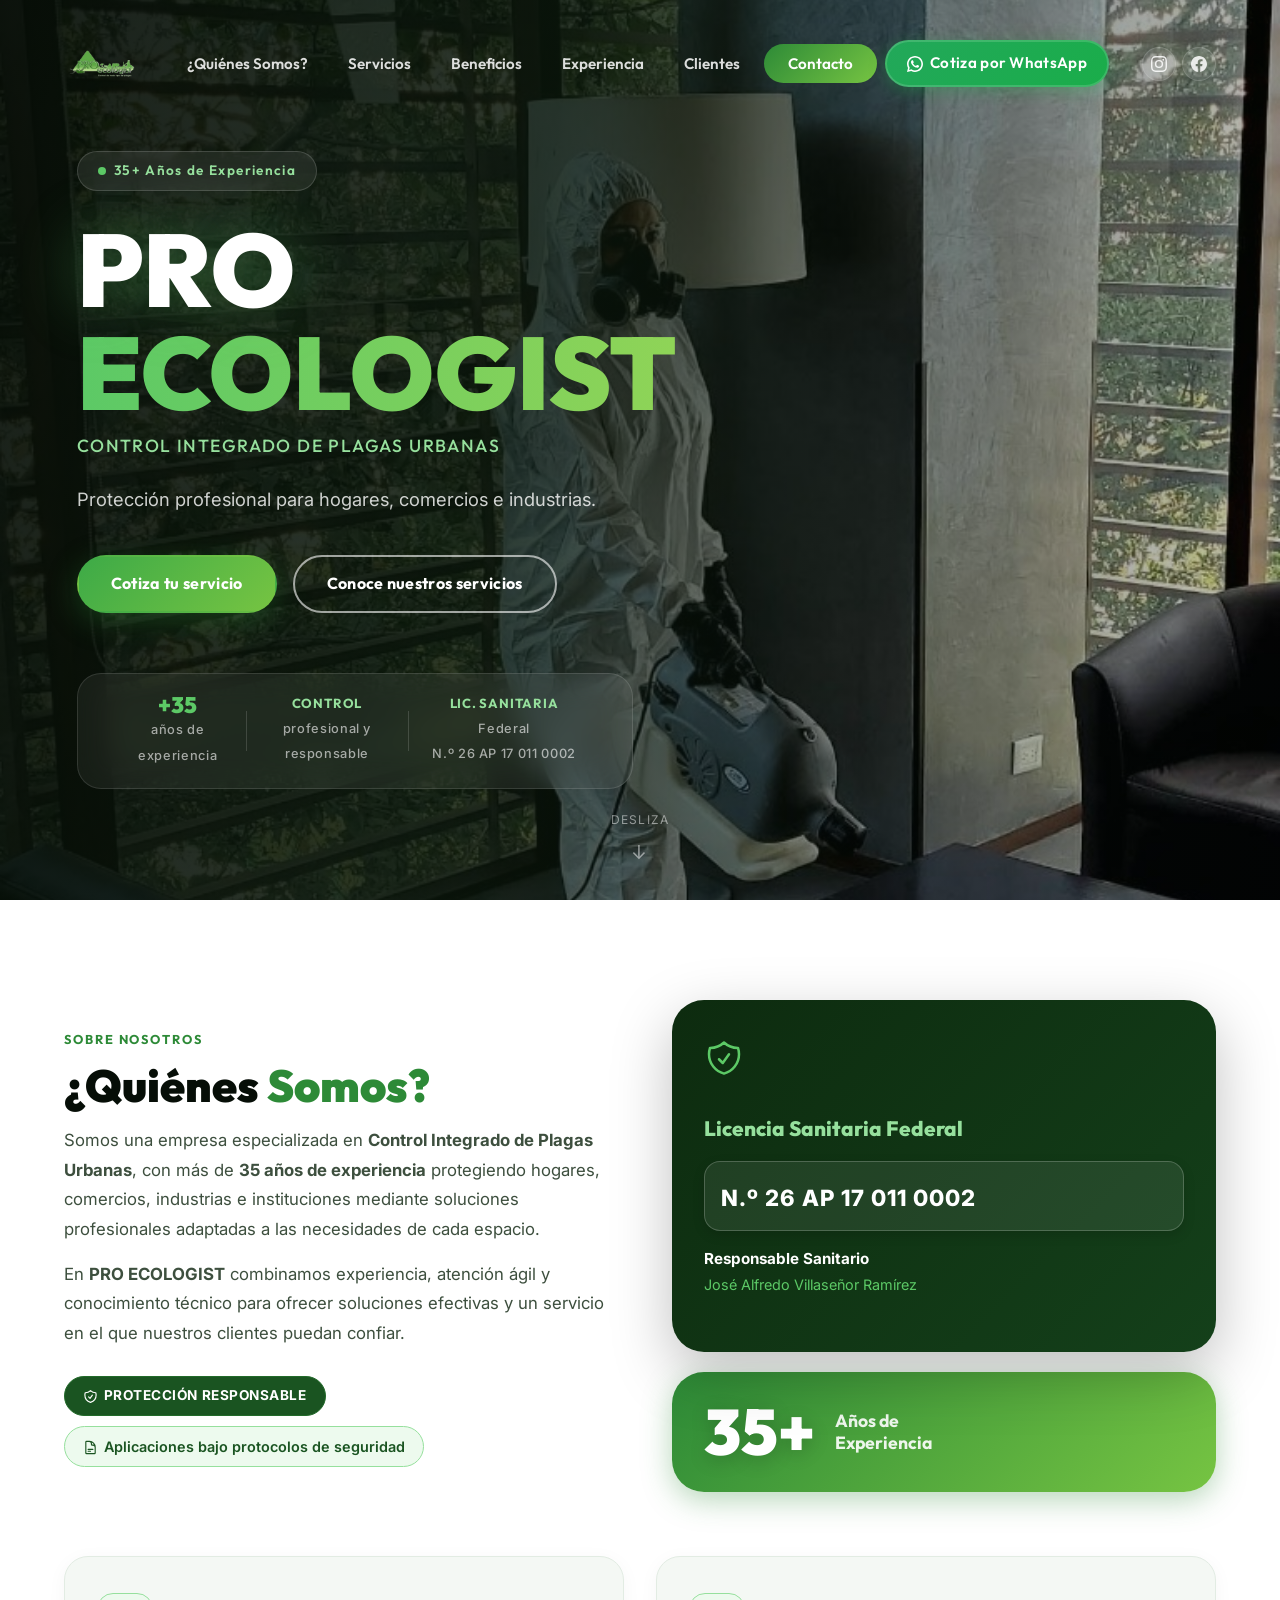
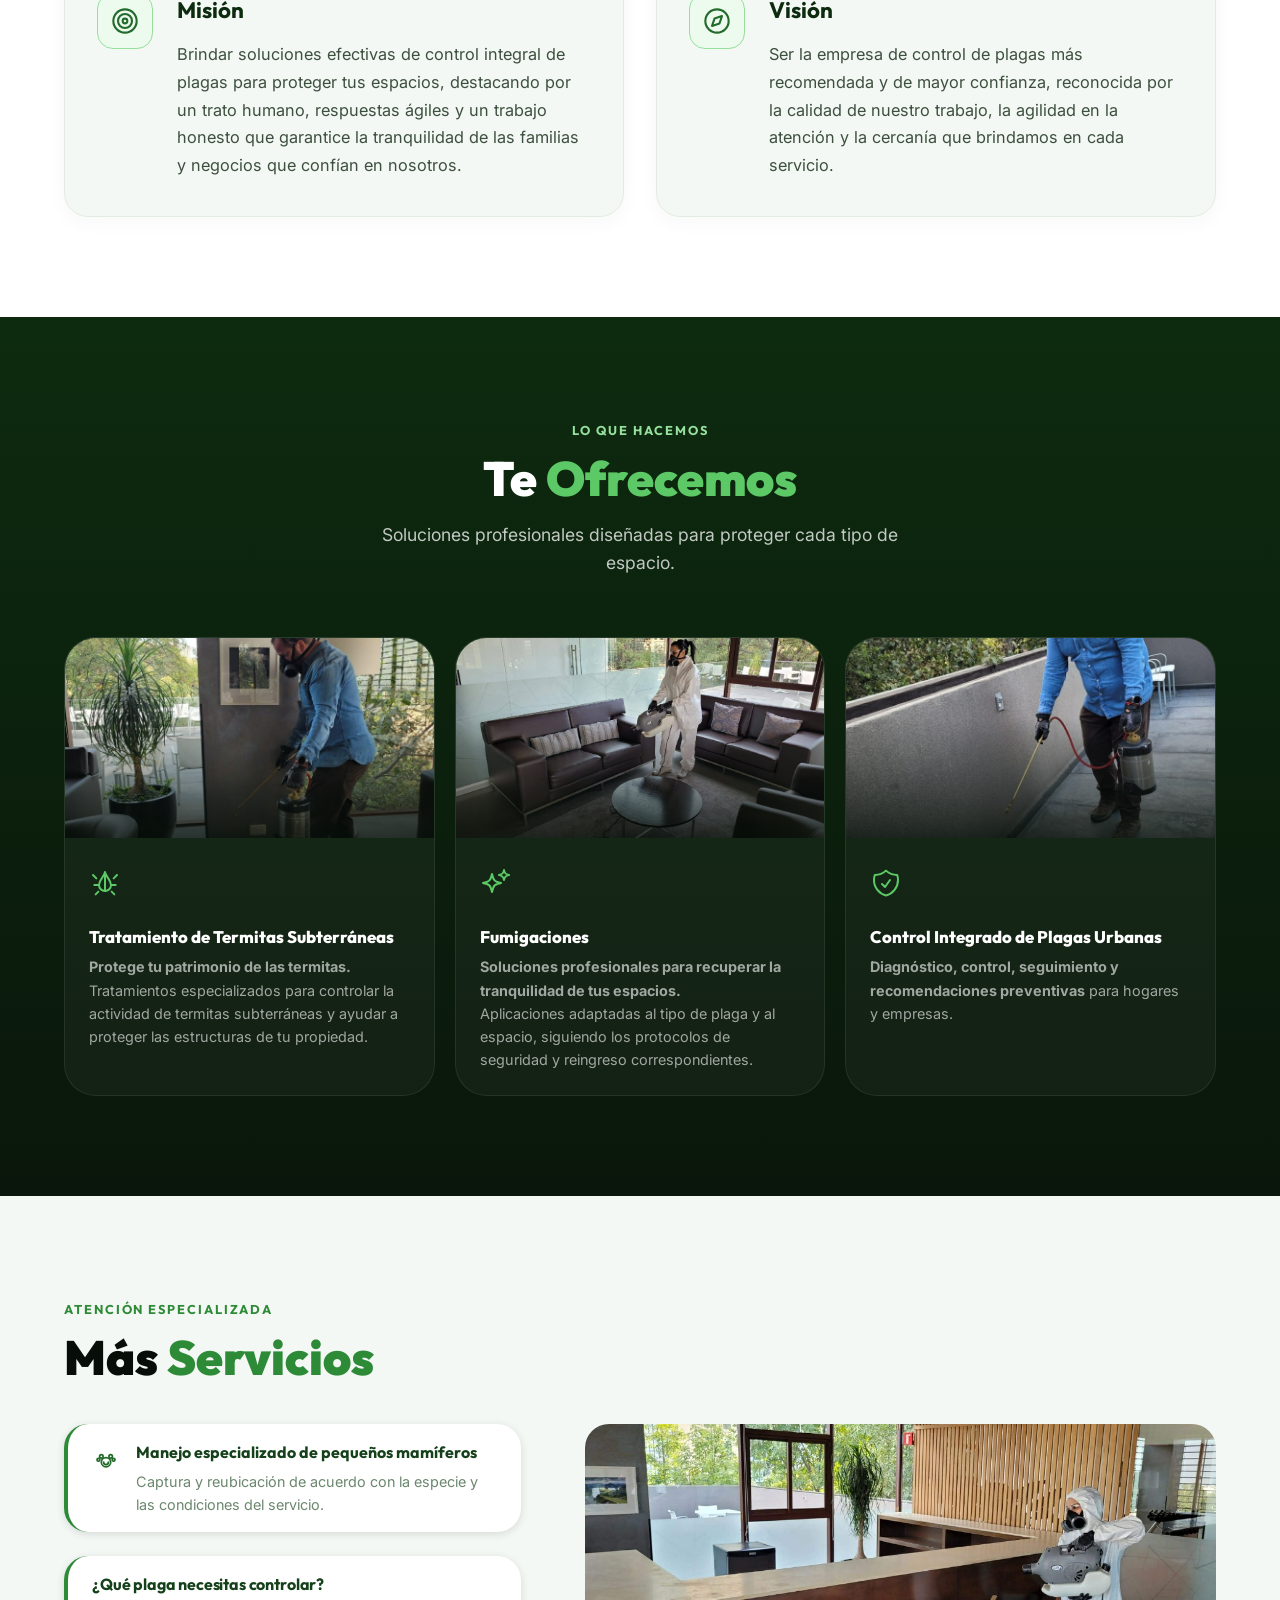
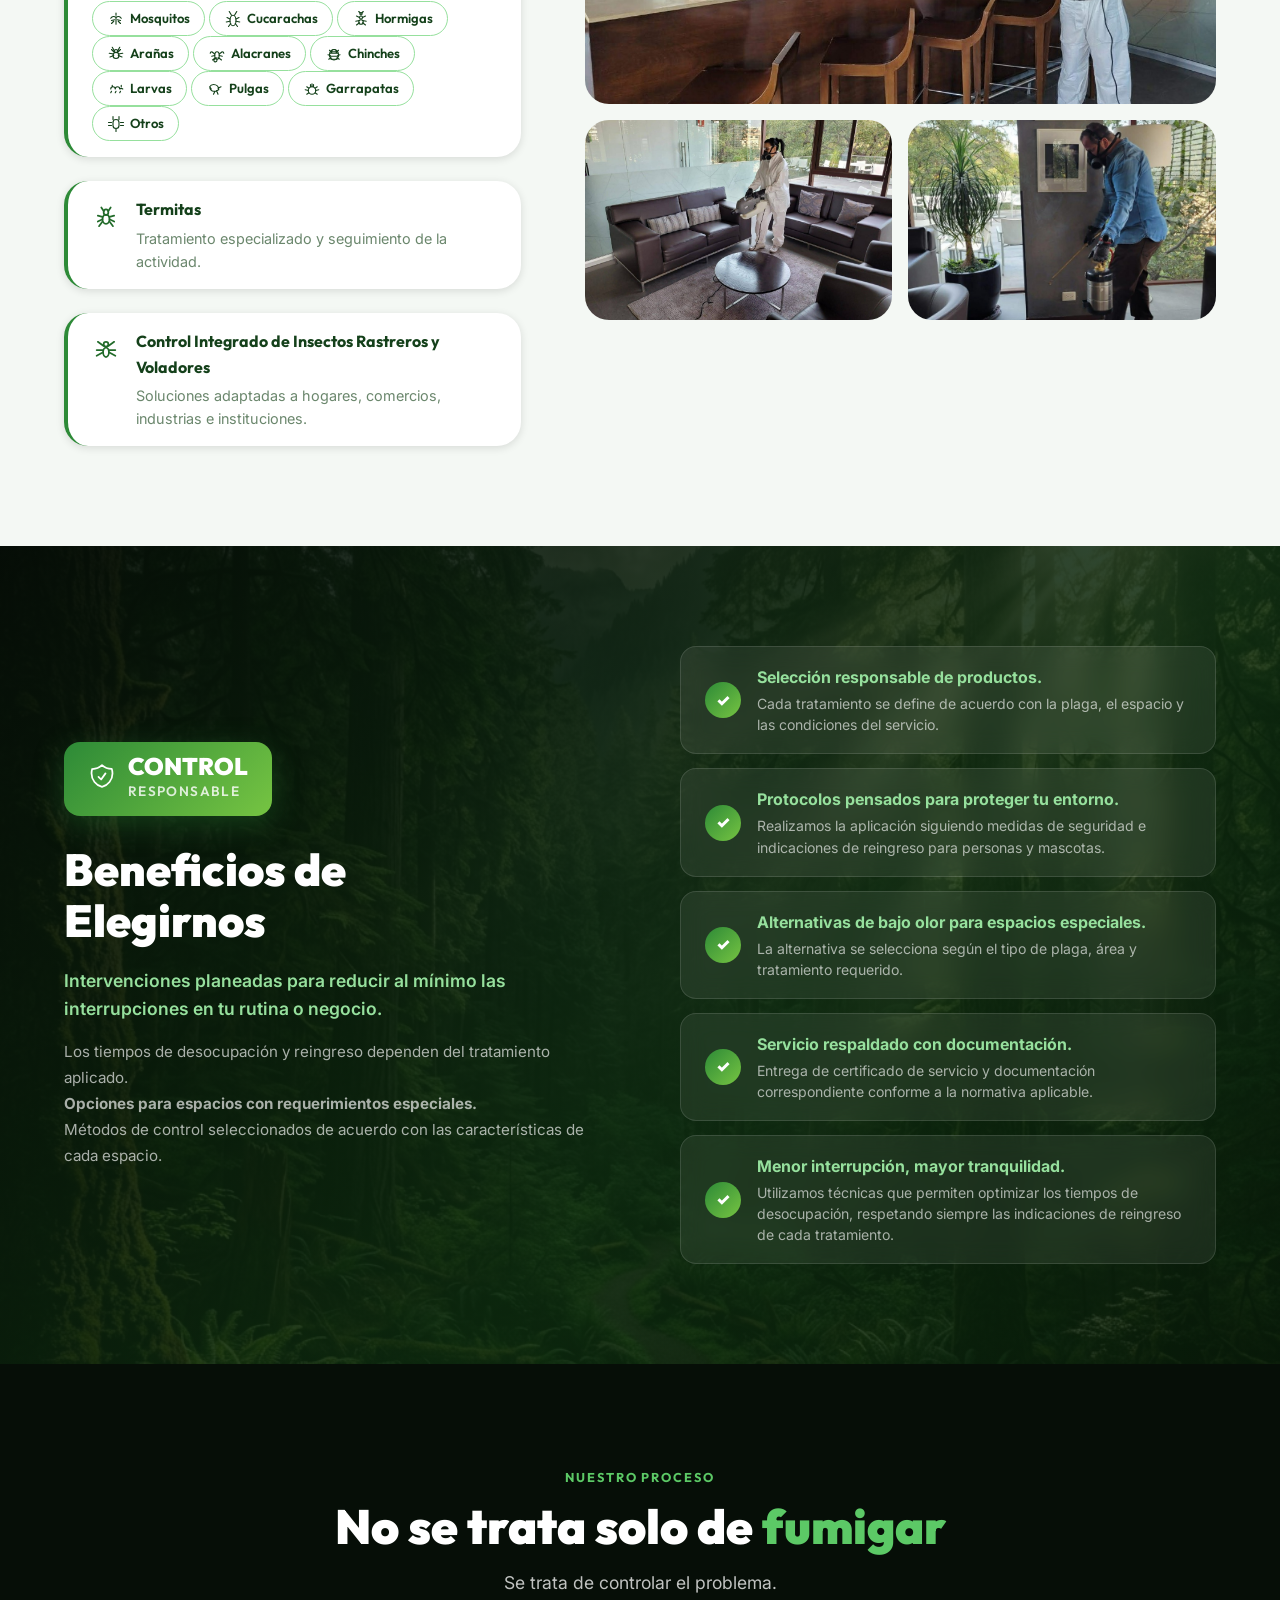
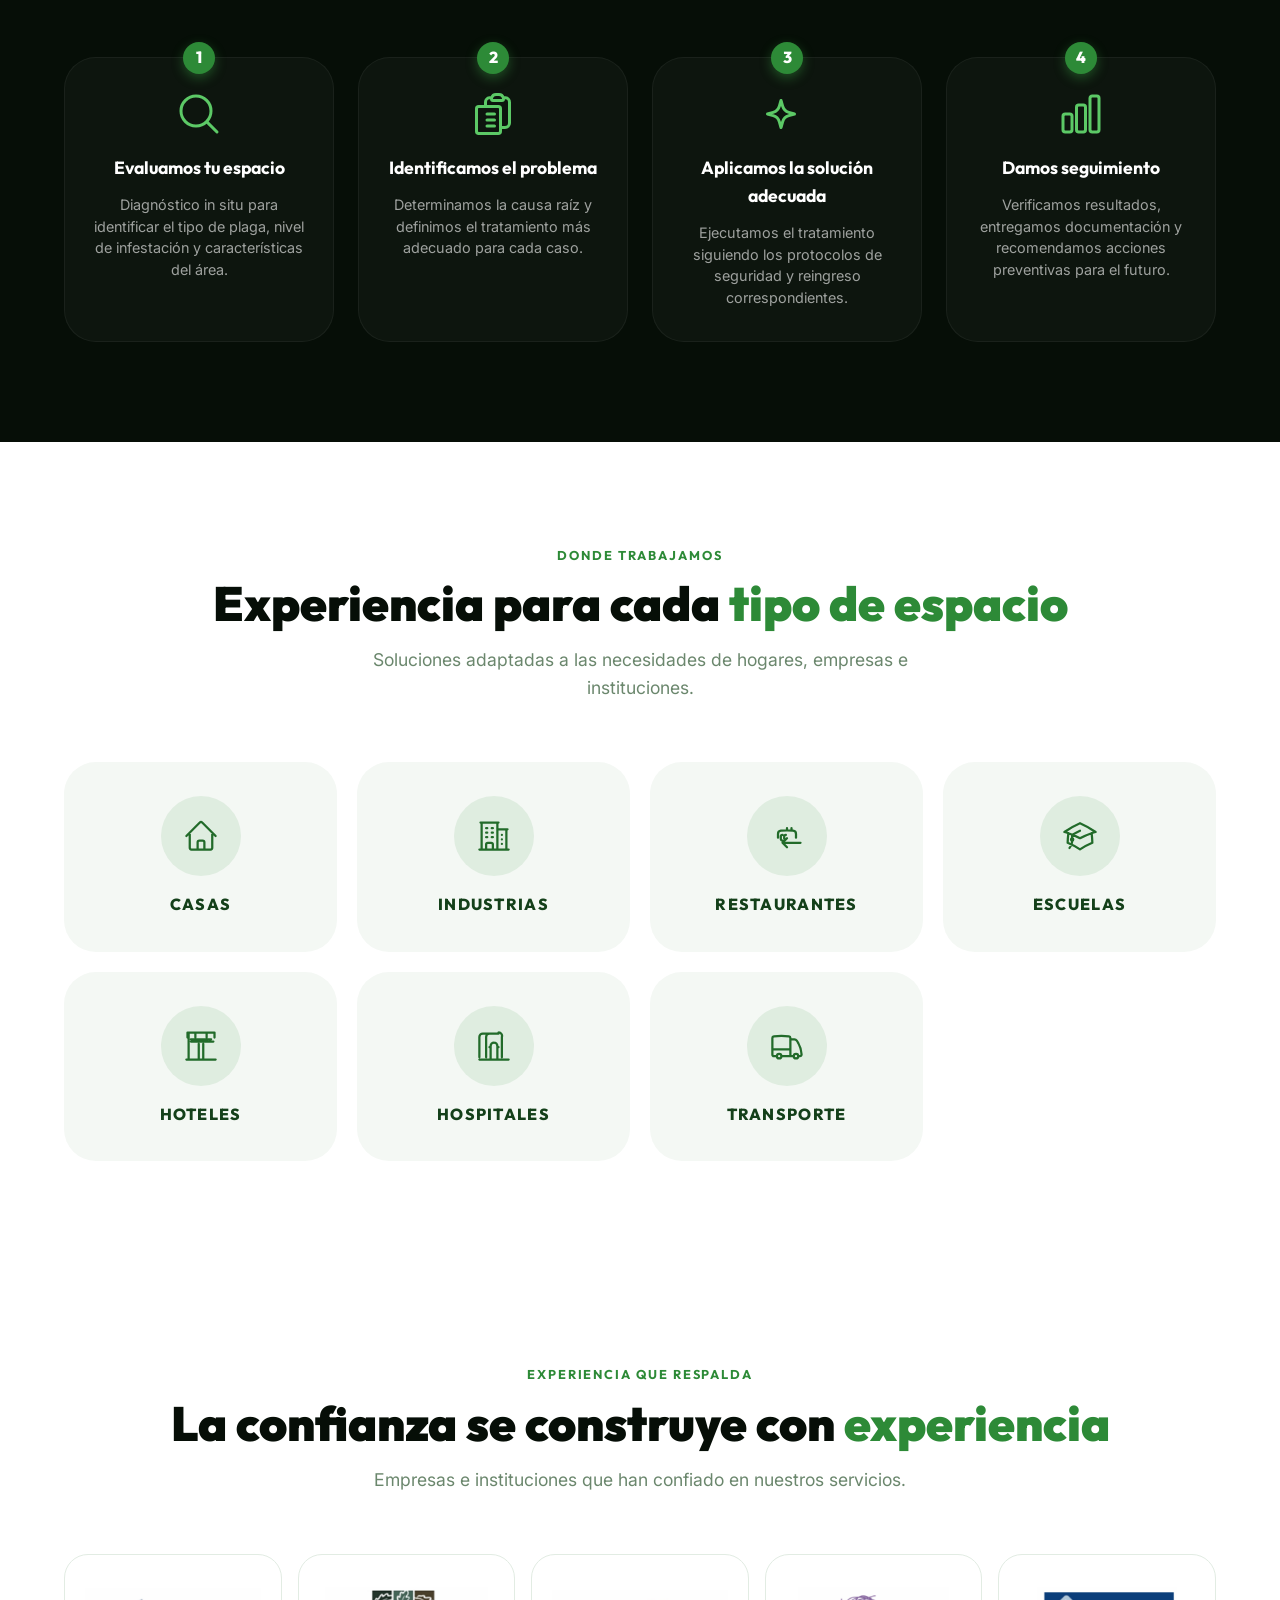
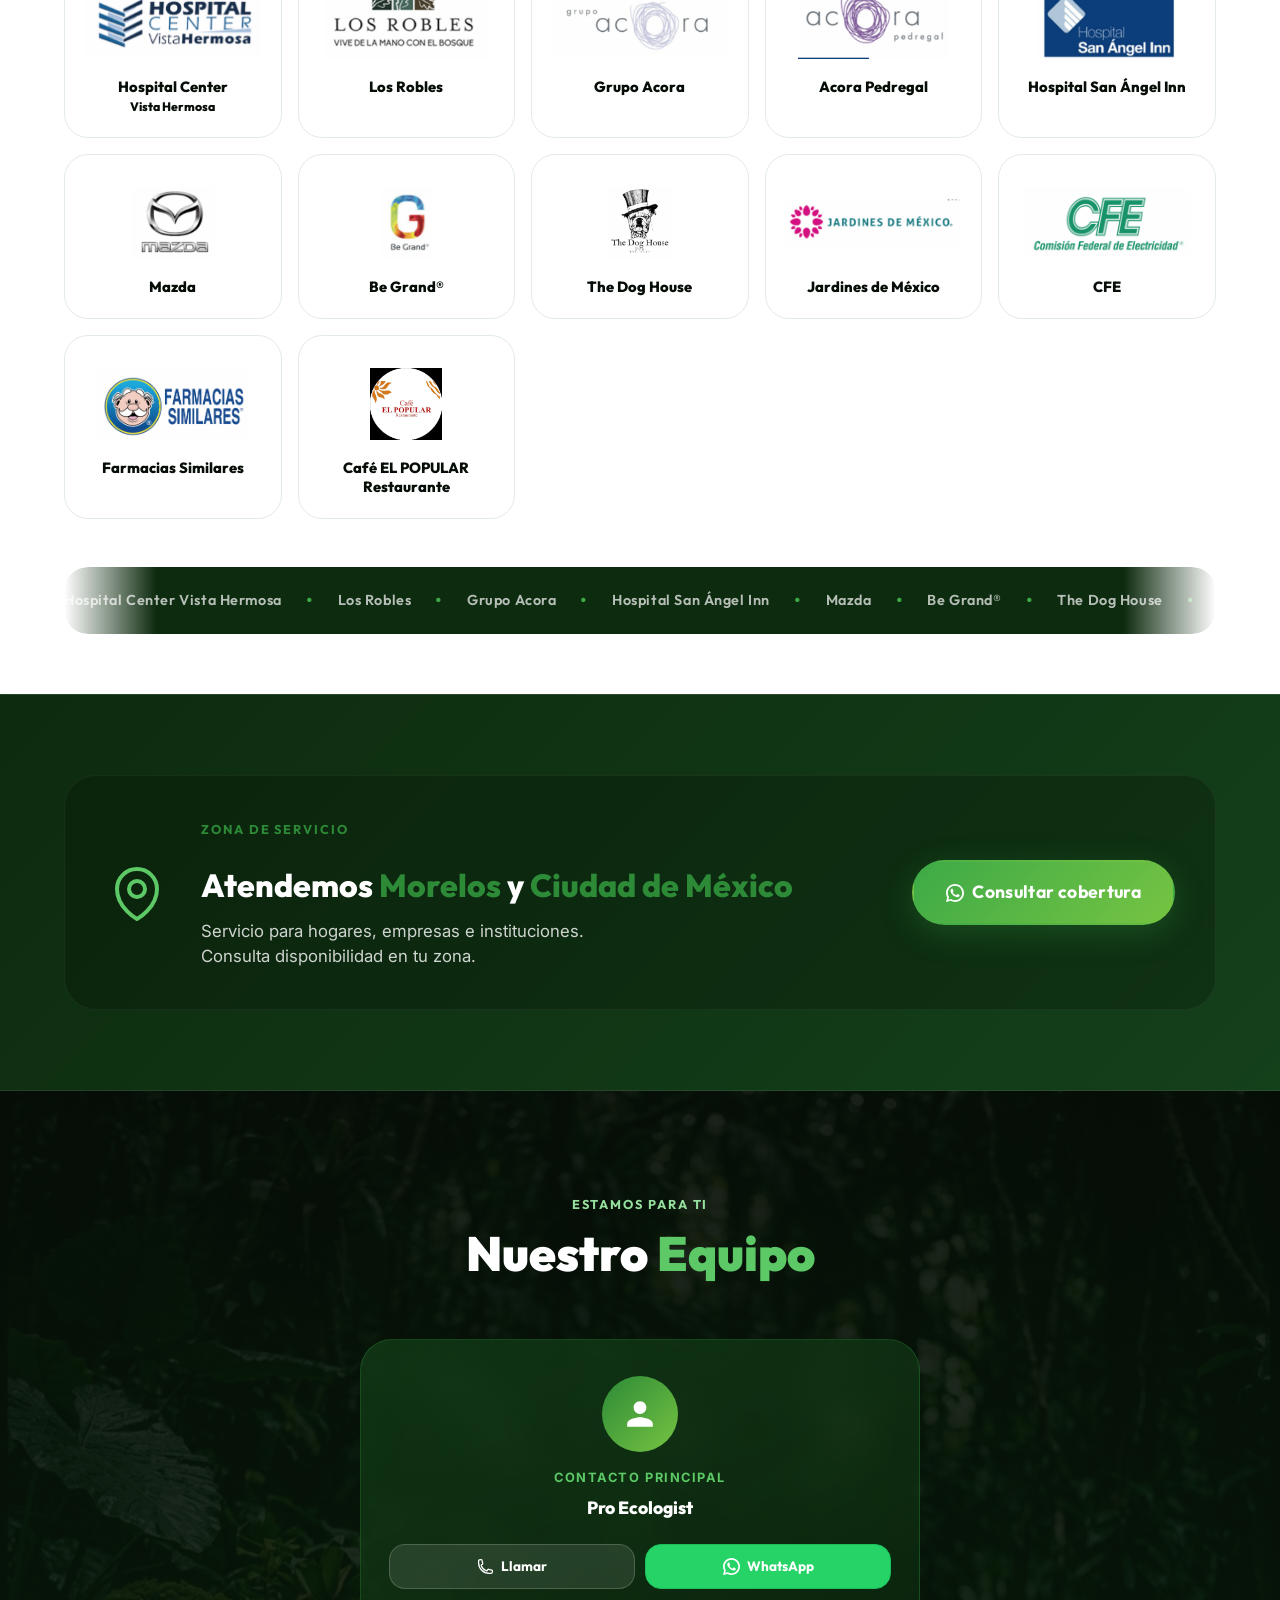
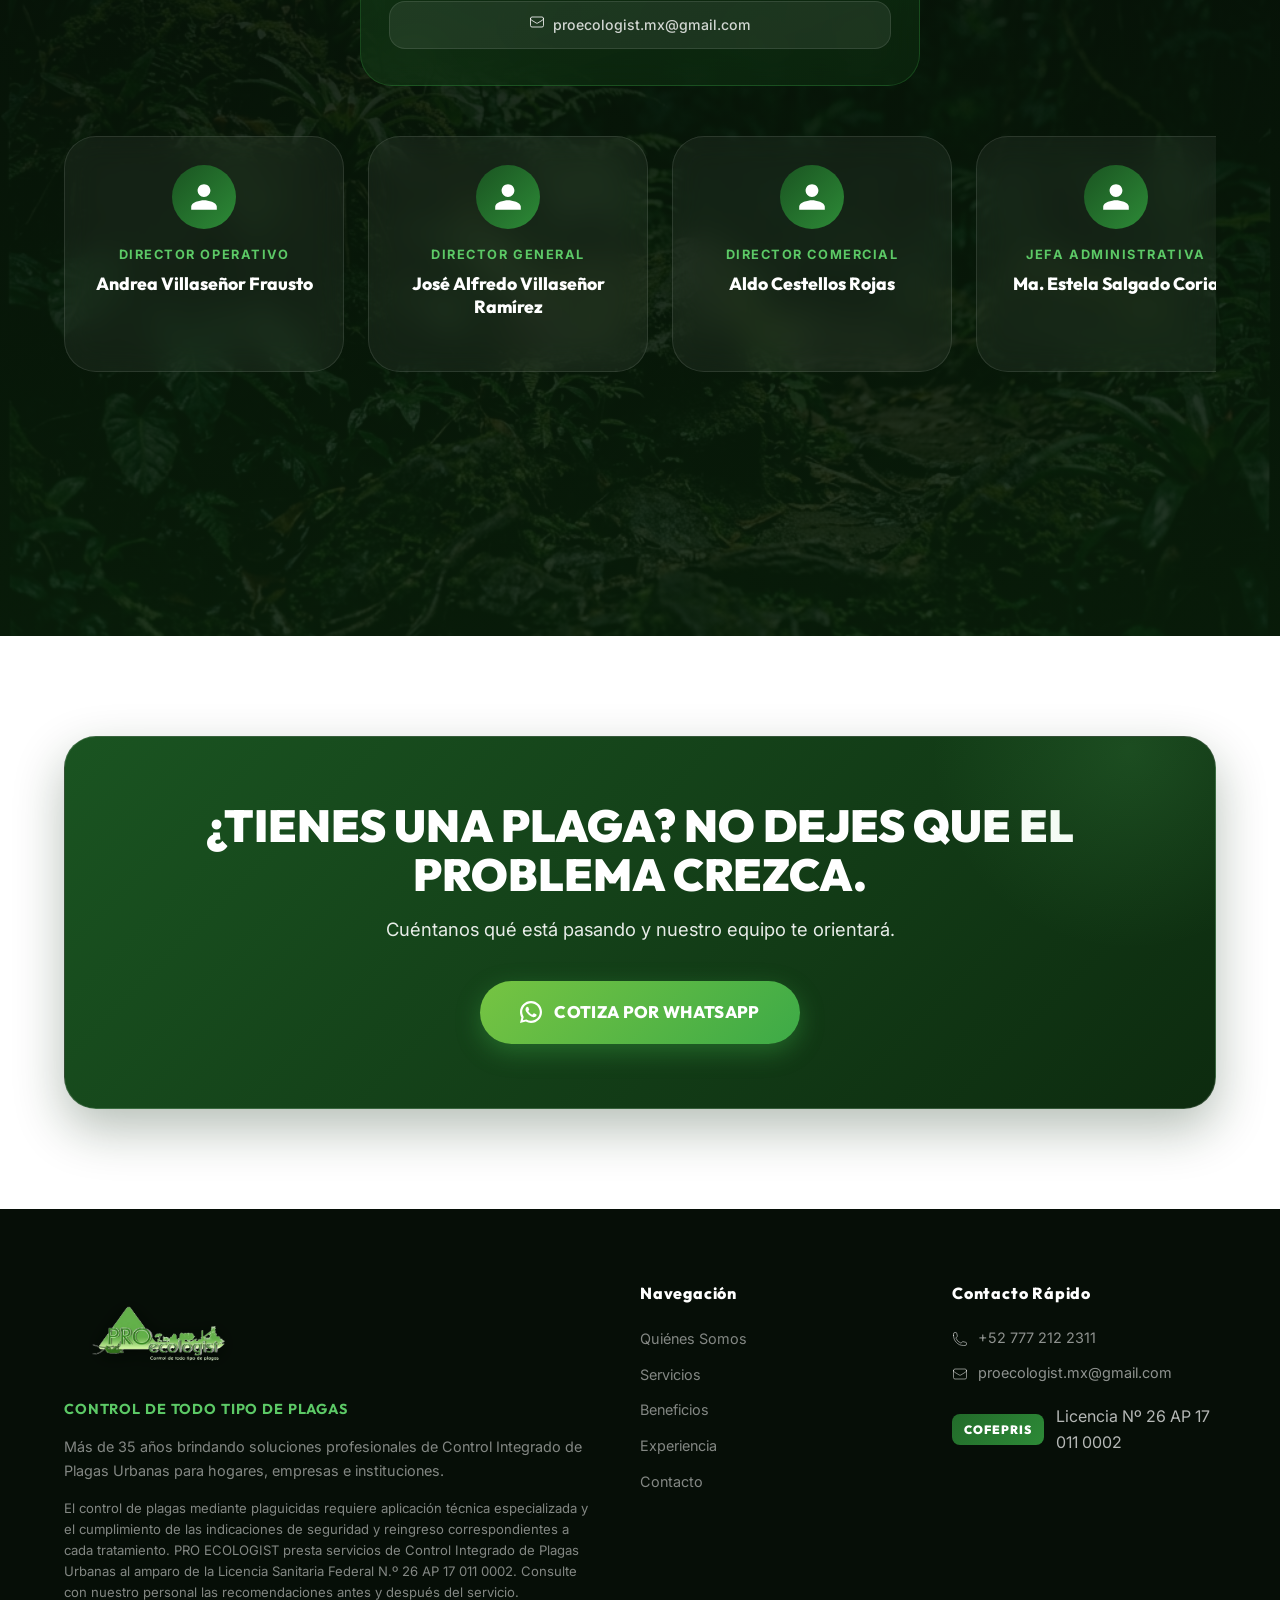
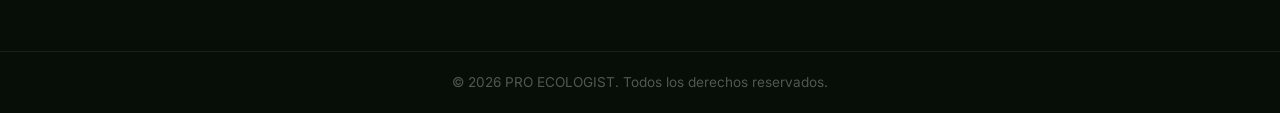
==== commit 49697f44: "cambios totales 17.0" ====
--- a/index.html
+++ b/index.html
@@ -881,51 +881,52 @@
           </div>
         </div>
 
-        <!-- EQUIPO — solo cargo y nombre -->
-        <div class="contact-card contact-card-simple" id="contact-operativo">
-          <div class="contact-avatar" aria-hidden="true">
-            <svg viewBox="0 0 24 24" fill="currentColor" class="avatar-svg">
-              <path
-                d="M12 12c2.7 0 4.8-2.1 4.8-4.8S14.7 2.4 12 2.4 7.2 4.5 7.2 7.2 9.3 12 12 12zm0 2.4c-3.2 0-9.6 1.6-9.6 4.8v2.4h19.2v-2.4c0-3.2-6.4-4.8-9.6-4.8z" />
-            </svg>
-          </div>
-          <div class="contact-role">Director Operativo</div>
-          <h3 class="contact-name">Andrea Villaseñor Frausto</h3>
-        </div>
-
-        <div class="contact-card contact-card-simple" id="contact-general">
-          <div class="contact-avatar" aria-hidden="true">
-            <svg viewBox="0 0 24 24" fill="currentColor" class="avatar-svg">
-              <path
-                d="M12 12c2.7 0 4.8-2.1 4.8-4.8S14.7 2.4 12 2.4 7.2 4.5 7.2 7.2 9.3 12 12 12zm0 2.4c-3.2 0-9.6 1.6-9.6 4.8v2.4h19.2v-2.4c0-3.2-6.4-4.8-9.6-4.8z" />
-            </svg>
-          </div>
-          <div class="contact-role">Director General</div>
-          <h3 class="contact-name">José Alfredo Villaseñor Ramírez</h3>
-        </div>
-
-        <div class="contact-card contact-card-simple" id="contact-comercial">
-          <div class="contact-avatar" aria-hidden="true">
-            <svg viewBox="0 0 24 24" fill="currentColor" class="avatar-svg">
-              <path
-                d="M12 12c2.7 0 4.8-2.1 4.8-4.8S14.7 2.4 12 2.4 7.2 4.5 7.2 7.2 9.3 12 12 12zm0 2.4c-3.2 0-9.6 1.6-9.6 4.8v2.4h19.2v-2.4c0-3.2-6.4-4.8-9.6-4.8z" />
-            </svg>
-          </div>
-          <div class="contact-role">Director Comercial</div>
-          <h3 class="contact-name">Aldo Cestellos Rojas</h3>
-        </div>
-
-        <div class="contact-card contact-card-simple" id="contact-legal">
-          <div class="contact-avatar" aria-hidden="true">
-            <svg viewBox="0 0 24 24" fill="currentColor" class="avatar-svg">
-              <path
-                d="M12 12c2.7 0 4.8-2.1 4.8-4.8S14.7 2.4 12 2.4 7.2 4.5 7.2 7.2 9.3 12 12 12zm0 2.4c-3.2 0-9.6 1.6-9.6 4.8v2.4h19.2v-2.4c0-3.2-6.4-4.8-9.6-4.8z" />
-            </svg>
-          </div>
-          <div class="contact-role">Jefa Administrativa</div>
-          <h3 class="contact-name">Ma. Estela Salgado Coria</h3>
-        </div>
-
+        <div class="team-carousel">
+          <!-- EQUIPO — solo cargo y nombre -->
+          <div class="contact-card contact-card-simple" id="contact-operativo">
+            <div class="contact-avatar" aria-hidden="true">
+              <svg viewBox="0 0 24 24" fill="currentColor" class="avatar-svg">
+                <path
+                  d="M12 12c2.7 0 4.8-2.1 4.8-4.8S14.7 2.4 12 2.4 7.2 4.5 7.2 7.2 9.3 12 12 12zm0 2.4c-3.2 0-9.6 1.6-9.6 4.8v2.4h19.2v-2.4c0-3.2-6.4-4.8-9.6-4.8z" />
+              </svg>
+            </div>
+            <div class="contact-role">Director Operativo</div>
+            <h3 class="contact-name">Andrea Villaseñor Frausto</h3>
+          </div>
+
+          <div class="contact-card contact-card-simple" id="contact-general">
+            <div class="contact-avatar" aria-hidden="true">
+              <svg viewBox="0 0 24 24" fill="currentColor" class="avatar-svg">
+                <path
+                  d="M12 12c2.7 0 4.8-2.1 4.8-4.8S14.7 2.4 12 2.4 7.2 4.5 7.2 7.2 9.3 12 12 12zm0 2.4c-3.2 0-9.6 1.6-9.6 4.8v2.4h19.2v-2.4c0-3.2-6.4-4.8-9.6-4.8z" />
+              </svg>
+            </div>
+            <div class="contact-role">Director General</div>
+            <h3 class="contact-name">José Alfredo Villaseñor Ramírez</h3>
+          </div>
+
+          <div class="contact-card contact-card-simple" id="contact-comercial">
+            <div class="contact-avatar" aria-hidden="true">
+              <svg viewBox="0 0 24 24" fill="currentColor" class="avatar-svg">
+                <path
+                  d="M12 12c2.7 0 4.8-2.1 4.8-4.8S14.7 2.4 12 2.4 7.2 4.5 7.2 7.2 9.3 12 12 12zm0 2.4c-3.2 0-9.6 1.6-9.6 4.8v2.4h19.2v-2.4c0-3.2-6.4-4.8-9.6-4.8z" />
+              </svg>
+            </div>
+            <div class="contact-role">Director Comercial</div>
+            <h3 class="contact-name">Aldo Cestellos Rojas</h3>
+          </div>
+
+          <div class="contact-card contact-card-simple" id="contact-legal">
+            <div class="contact-avatar" aria-hidden="true">
+              <svg viewBox="0 0 24 24" fill="currentColor" class="avatar-svg">
+                <path
+                  d="M12 12c2.7 0 4.8-2.1 4.8-4.8S14.7 2.4 12 2.4 7.2 4.5 7.2 7.2 9.3 12 12 12zm0 2.4c-3.2 0-9.6 1.6-9.6 4.8v2.4h19.2v-2.4c0-3.2-6.4-4.8-9.6-4.8z" />
+              </svg>
+            </div>
+            <div class="contact-role">Jefa Administrativa</div>
+            <h3 class="contact-name">Ma. Estela Salgado Coria</h3>
+          </div>
+        </div>
       </div>
 
       <!-- Redes Sociales -->
@@ -1048,14 +1049,6 @@
         </svg></span>
       <span class="floating-text">WhatsApp</span>
     </a>
-    <a href="tel:+527772122311" class="floating-cta floating-cta-call" id="floating-cta" aria-label="Llamar ahora">
-      <span class="floating-icon"><svg viewBox="0 0 24 24" fill="none" stroke="currentColor" stroke-width="2"
-          stroke-linecap="round" stroke-linejoin="round" style="width:22px;height:22px;">
-          <path
-            d="M2.25 6.75c0 8.284 6.716 15 15 15h2.25a2.25 2.25 0 002.25-2.25v-1.372c0-.516-.351-.966-.852-1.091l-4.423-1.106c-.44-.11-.902.055-1.173.417l-.97 1.293c-.282.376-.769.542-1.21.38a12.035 12.035 0 01-7.143-7.143c-.162-.441.004-.928.38-1.21l1.293-.97c.363-.271.527-.734.417-1.173L6.963 3.102a1.125 1.125 0 00-1.091-.852H4.5A2.25 2.25 0 002.25 4.5v2.25z" />
-        </svg></span>
-      <span class="floating-text">Llámanos</span>
-    </a>
   </div>
 
 
--- a/styles.css
+++ b/styles.css
@@ -1373,17 +1373,35 @@
 .contact-grid {
   position: relative;
   z-index: 1;
-  display: grid;
-  grid-template-columns: repeat(4, 1fr);
-  gap: 24px;
+  display: flex;
+  flex-direction: column;
+  gap: 40px;
 }
 
 /* Contacto principal: fila completa, centrado */
 .contact-card-main {
-  grid-column: 1 / -1;
   max-width: 560px;
   margin: 0 auto;
   width: 100%;
+}
+
+/* Carrusel del equipo */
+.team-carousel {
+  display: flex;
+  flex-direction: row;
+  overflow-x: auto;
+  scroll-snap-type: x mandatory;
+  -webkit-overflow-scrolling: touch;
+  gap: 24px;
+  padding: 10px 0 24px 0;
+  scrollbar-width: none;
+}
+.team-carousel::-webkit-scrollbar {
+  display: none;
+}
+.team-carousel .contact-card-simple {
+  flex: 0 0 280px;
+  scroll-snap-align: center;
 }
 
 /* Tarjetas simples del equipo: más compactas */
@@ -1772,10 +1790,6 @@
   font-size: 1rem;
   transition: var(--transition);
   animation: float 3s ease-in-out infinite;
-}
-.floating-cta-call {
-  background: linear-gradient(135deg, var(--green-500), var(--lime-500));
-  box-shadow: var(--shadow-green), 0 4px 20px rgba(0,0,0,.3);
 }
 .floating-cta-wa {
   background: #25d366;
@@ -1947,9 +1961,13 @@
 
   .quienes-grid,
   .mision-vision-grid,
-  .mas-grid,
   .beneficios-grid,
   .pasos-grid { grid-template-columns: 1fr; gap: 36px; }
+  
+  .mas-grid { 
+    flex-direction: column; 
+    gap: 36px;
+  }
   .mision-vision-card { flex-direction: column; padding: 28px 24px; gap: 18px; }
 
   /* ---- COBERTURA ---- */
@@ -2001,7 +2019,6 @@
     scroll-snap-align: center;
     min-width: 0;
   }
-  .contact-grid     { grid-template-columns: 1fr; gap: 16px; }
   .footer-grid      { grid-template-columns: 1fr; gap: 32px; }
 
   .contact-card-featured { transform: none; }
@@ -2035,7 +2052,6 @@
   .section-title { font-size: clamp(1.8rem, 6vw, 2.5rem); }
 
   /* ---- FLOATING BTNS (mobile) ---- */
-  .floating-cta-call  { display: none; }          /* ocultar botón de llamar */
   .floating-cta-wa {
     padding: 16px;
     border-radius: 50%;
